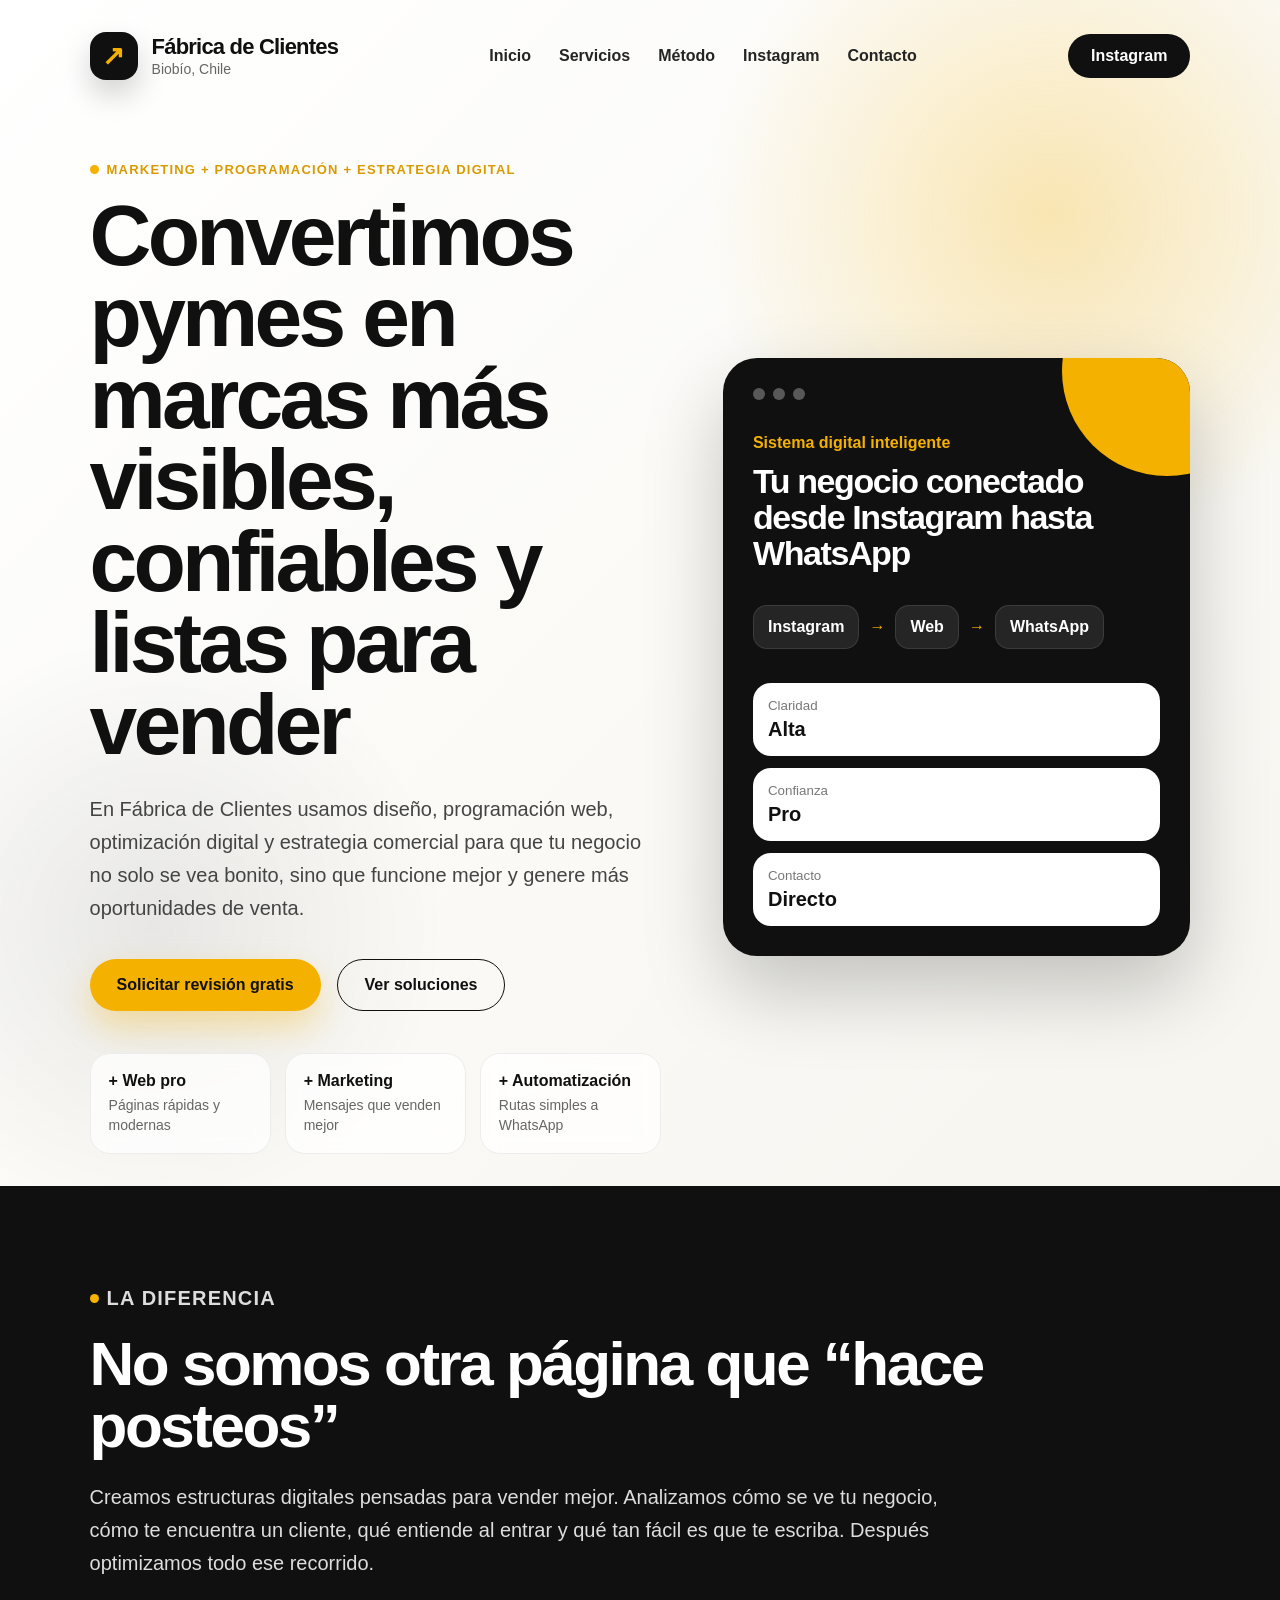
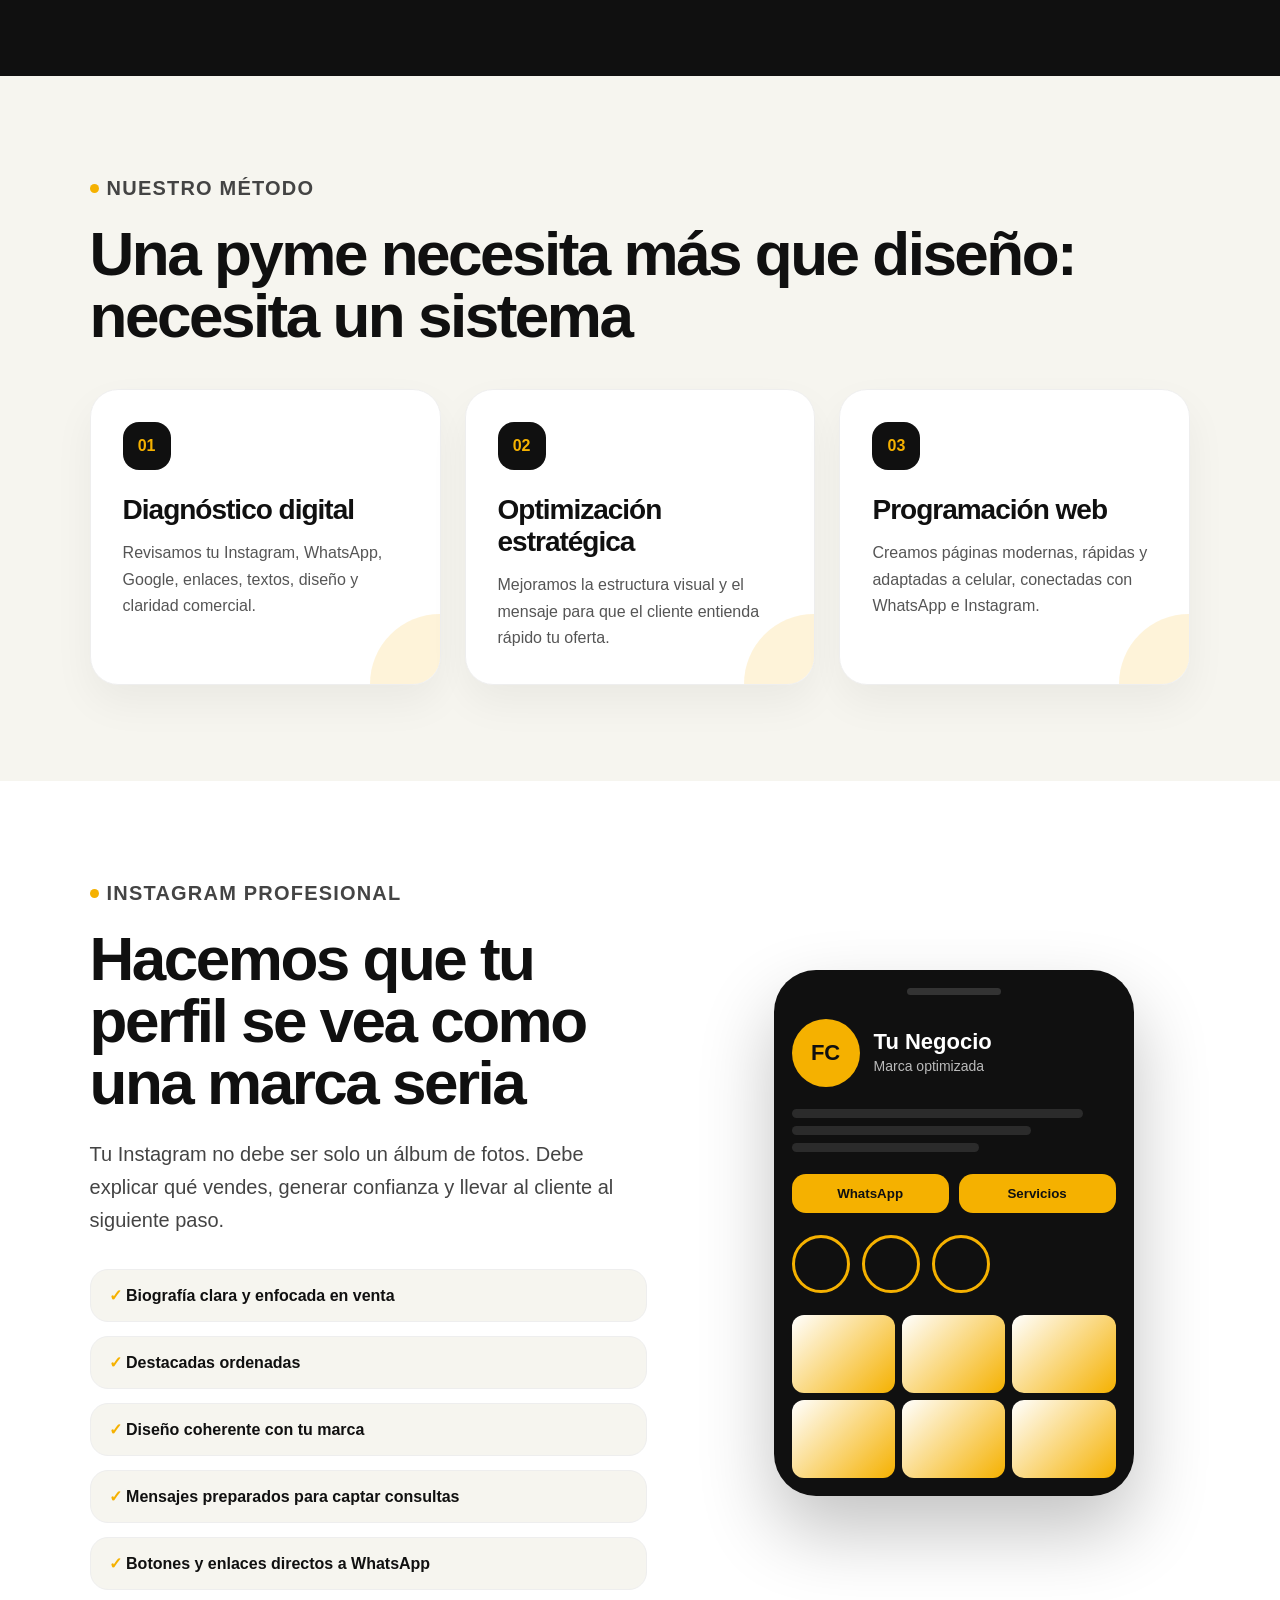
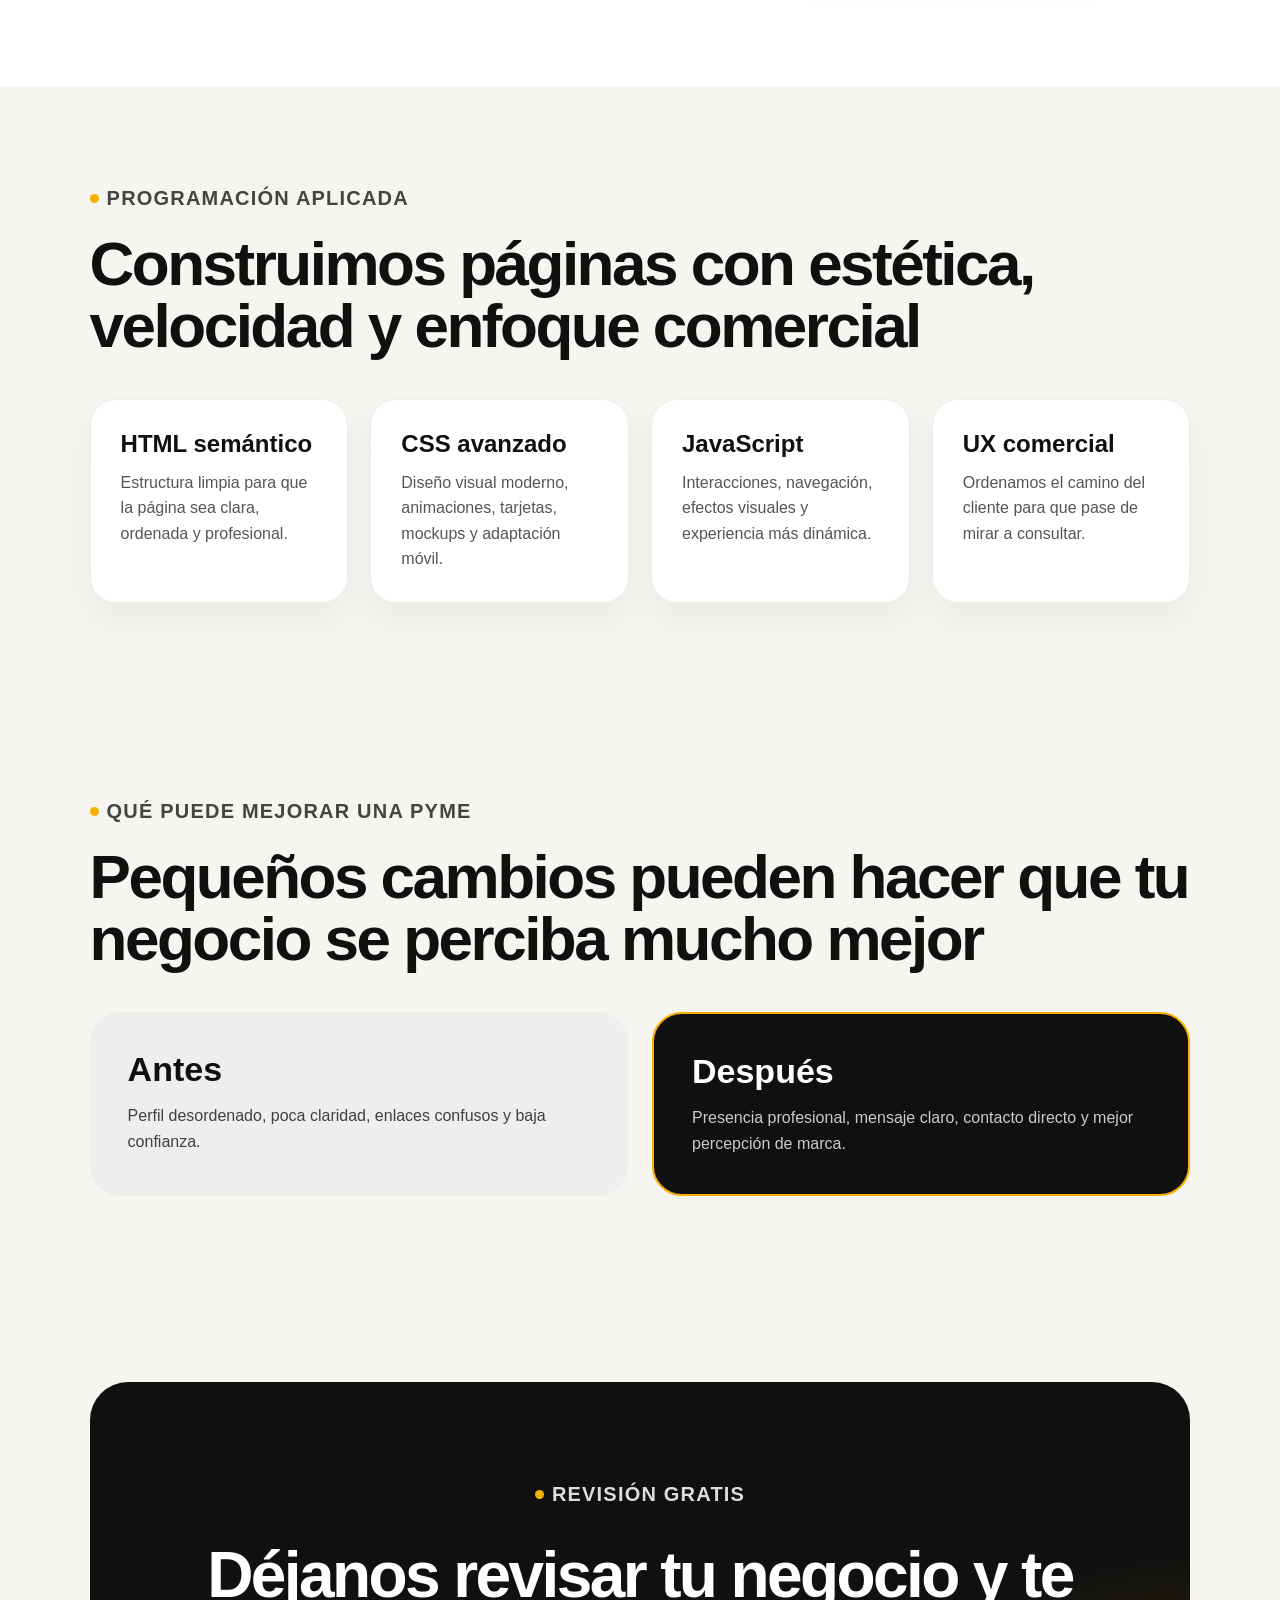
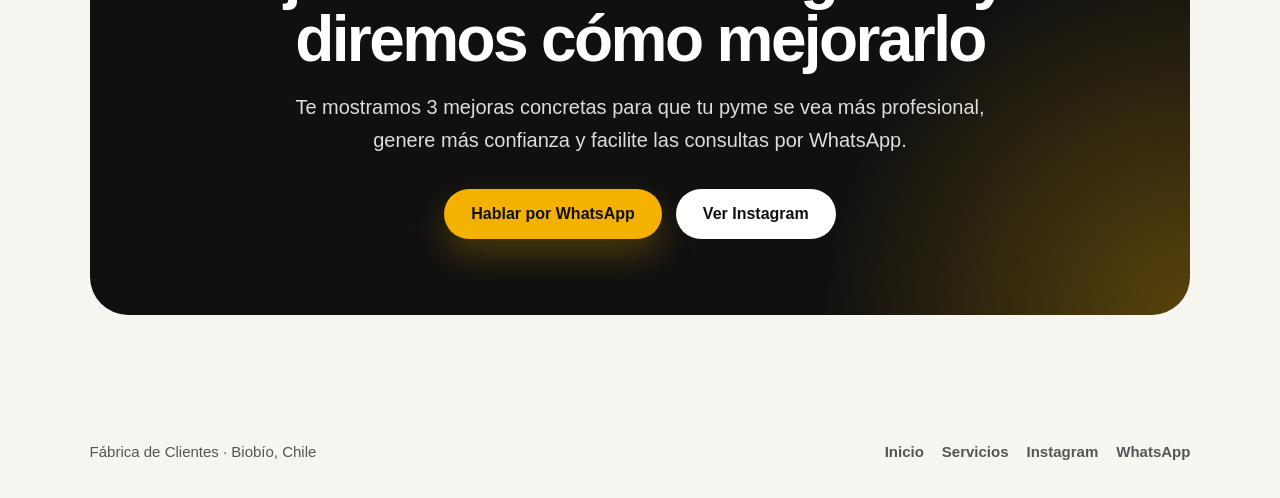
==== index.html @ aa5b1d6c "Add files via upload" ====
<!DOCTYPE html>
<html lang="es">
<head>
    <meta charset="UTF-8">
    <meta name="viewport" content="width=device-width, initial-scale=1.0">
    <title>Fábrica de Clientes | Marketing, programación y presencia digital para pymes</title>
    <link rel="stylesheet" href="style.css">
</head>
<body>

    <div class="cursor-light"></div>

    <header class="hero">

        <nav class="nav">
            <a href="index.html" class="logo">
                <div class="logo-icon">↗</div>
                <div>
                    <h2>Fábrica de Clientes</h2>
                    <span>Biobío, Chile</span>
                </div>
            </a>

            <div class="menu">
                <a href="index.html">Inicio</a>
                <a href="servicios.html">Servicios</a>
                <a href="#metodo">Método</a>
                <a href="#instagram">Instagram</a>
                <a href="#contacto">Contacto</a>
            </div>

            <a class="nav-btn" href="https://www.instagram.com/fabricadeclientes.cl" target="_blank">
                Instagram
            </a>
        </nav>

        <section class="hero-content">
            <div class="hero-text">
                <p class="tag">Marketing + programación + estrategia digital</p>

                <h1>Convertimos pymes en marcas más visibles, confiables y listas para vender</h1>

                <p class="description">
                    En Fábrica de Clientes usamos diseño, programación web, optimización digital y estrategia comercial
                    para que tu negocio no solo se vea bonito, sino que funcione mejor y genere más oportunidades de venta.
                </p>

                <div class="hero-buttons">
                    <a class="btn-primary" href="https://wa.me/56926001268" target="_blank">
                        Solicitar revisión gratis
                    </a>

                    <a class="btn-secondary" href="servicios.html">
                        Ver soluciones
                    </a>
                </div>

                <div class="trust-row">
                    <div>
                        <strong>+ Web pro</strong>
                        <span>Páginas rápidas y modernas</span>
                    </div>

                    <div>
                        <strong>+ Marketing</strong>
                        <span>Mensajes que venden mejor</span>
                    </div>

                    <div>
                        <strong>+ Automatización</strong>
                        <span>Rutas simples a WhatsApp</span>
                    </div>
                </div>
            </div>

            <div class="hero-visual">


                <div class="dashboard-card">
                    <div class="dash-top">
                        <span></span>
                        <span></span>
                        <span></span>
                    </div>

                    <p class="card-label">Sistema digital inteligente</p>
                    <h3>Tu negocio conectado desde Instagram hasta WhatsApp</h3>

                    <div class="flow">
                        <div>Instagram</div>
                        <span>→</span>
                        <div>Web</div>
                        <span>→</span>
                        <div>WhatsApp</div>
                    </div>

                    <div class="metric-box">
                        <div>
                            <small>Claridad</small>
                            <strong>Alta</strong>
                        </div>

                        <div>
                            <small>Confianza</small>
                            <strong>Pro</strong>
                        </div>

                        <div>
                            <small>Contacto</small>
                            <strong>Directo</strong>
                        </div>
                    </div>
                </div>
            </div>
        </section>

    </header>

    <main>

        <section class="section dark-section">
            <p class="tag">La diferencia</p>
            <h2>No somos otra página que “hace posteos”</h2>
            <p>
                Creamos estructuras digitales pensadas para vender mejor. Analizamos cómo se ve tu negocio,
                cómo te encuentra un cliente, qué entiende al entrar y qué tan fácil es que te escriba.
                Después optimizamos todo ese recorrido.
            </p>
        </section>

        <section class="section" id="metodo">
            <p class="tag">Nuestro método</p>
            <h2>Una pyme necesita más que diseño: necesita un sistema</h2>

            <div class="cards">
                <div class="card glow-card">
                    <div class="card-icon">01</div>
                    <h3>Diagnóstico digital</h3>
                    <p>Revisamos tu Instagram, WhatsApp, Google, enlaces, textos, diseño y claridad comercial.</p>
                </div>

                <div class="card glow-card">
                    <div class="card-icon">02</div>
                    <h3>Optimización estratégica</h3>
                    <p>Mejoramos la estructura visual y el mensaje para que el cliente entienda rápido tu oferta.</p>
                </div>

                <div class="card glow-card">
                    <div class="card-icon">03</div>
                    <h3>Programación web</h3>
                    <p>Creamos páginas modernas, rápidas y adaptadas a celular, conectadas con WhatsApp e Instagram.</p>
                </div>
            </div>
        </section>

        <section class="section instagram-section" id="instagram">
            <div class="split">
                <div>
                    <p class="tag">Instagram profesional</p>
                    <h2>Hacemos que tu perfil se vea como una marca seria</h2>
                    <p>
                        Tu Instagram no debe ser solo un álbum de fotos. Debe explicar qué vendes,
                        generar confianza y llevar al cliente al siguiente paso.
                    </p>

                    <ul class="pro-list">
                        <li>Biografía clara y enfocada en venta</li>
                        <li>Destacadas ordenadas</li>
                        <li>Diseño coherente con tu marca</li>
                        <li>Mensajes preparados para captar consultas</li>
                        <li>Botones y enlaces directos a WhatsApp</li>
                    </ul>
                </div>

                <div class="phone-mockup">
                    <div class="phone-header"></div>

                    <div class="profile">
                        <div class="profile-photo">FC</div>

                        <div class="profile-info">
                            <h4>Tu Negocio</h4>
                            <p>Marca optimizada</p>
                        </div>
                    </div>

                    <div class="bio-lines">
                        <span></span>
                        <span></span>
                        <span></span>
                    </div>

                    <div class="ig-buttons">
                        <button>WhatsApp</button>
                        <button>Servicios</button>
                    </div>

                    <div class="stories">
                        <div></div>
                        <div></div>
                        <div></div>
                    </div>

                    <div class="feed-grid">
                        <div></div>
                        <div></div>
                        <div></div>
                        <div></div>
                        <div></div>
                        <div></div>
                    </div>
                </div>
            </div>
        </section>

        <section class="section tech-section">
            <p class="tag">Programación aplicada</p>
            <h2>Construimos páginas con estética, velocidad y enfoque comercial</h2>

            <div class="tech-grid">
                <div class="tech-item">
                    <h3>HTML semántico</h3>
                    <p>Estructura limpia para que la página sea clara, ordenada y profesional.</p>
                </div>

                <div class="tech-item">
                    <h3>CSS avanzado</h3>
                    <p>Diseño visual moderno, animaciones, tarjetas, mockups y adaptación móvil.</p>
                </div>

                <div class="tech-item">
                    <h3>JavaScript</h3>
                    <p>Interacciones, navegación, efectos visuales y experiencia más dinámica.</p>
                </div>

                <div class="tech-item">
                    <h3>UX comercial</h3>
                    <p>Ordenamos el camino del cliente para que pase de mirar a consultar.</p>
                </div>
            </div>
        </section>

        <section class="section">
            <p class="tag">Qué puede mejorar una pyme</p>
            <h2>Pequeños cambios pueden hacer que tu negocio se perciba mucho mejor</h2>

            <div class="comparison">
                <div class="before">
                    <h3>Antes</h3>
                    <p>Perfil desordenado, poca claridad, enlaces confusos y baja confianza.</p>
                </div>

                <div class="after">
                    <h3>Después</h3>
                    <p>Presencia profesional, mensaje claro, contacto directo y mejor percepción de marca.</p>
                </div>
            </div>
        </section>

        <section class="contacto" id="contacto">
            <p class="tag">Revisión gratis</p>
            <h2>Déjanos revisar tu negocio y te diremos cómo mejorarlo</h2>
            <p>
                Te mostramos 3 mejoras concretas para que tu pyme se vea más profesional,
                genere más confianza y facilite las consultas por WhatsApp.
            </p>

            <div class="contact-buttons">
                <a class="btn-whatsapp" href="https://wa.me/56926001268" target="_blank">
                    Hablar por WhatsApp
                </a>

                <a class="btn-light" href="https://www.instagram.com/fabricadeclientes.cl" target="_blank">
                    Ver Instagram
                </a>
            </div>
        </section>

    </main>

    <footer>
        <p>Fábrica de Clientes · Biobío, Chile</p>

        <div>
            <a href="index.html">Inicio</a>
            <a href="servicios.html">Servicios</a>
            <a href="https://www.instagram.com/fabricadeclientes.cl" target="_blank">Instagram</a>
            <a href="https://wa.me/56926001268" target="_blank">WhatsApp</a>
        </div>
    </footer>

    <script src="script.js"></script>
</body>
</html>
---- style.css ----
* {
    margin: 0;
    padding: 0;
    box-sizing: border-box;
}

html {
    scroll-behavior: smooth;
}

body {
    font-family: Arial, Helvetica, sans-serif;
    background: #f6f5ef;
    color: #101010;
    overflow-x: hidden;
}

a {
    text-decoration: none;
    color: inherit;
}

.cursor-light {
    position: fixed;
    width: 380px;
    height: 380px;
    border-radius: 50%;
    background: radial-gradient(circle, rgba(245, 177, 0, 0.16), transparent 65%);
    pointer-events: none;
    z-index: 0;
    transform: translate(-50%, -50%);
}

.hero,
.page-header,
main,
footer {
    position: relative;
    z-index: 1;
}

.hero {
    min-height: 100vh;
    padding: 32px 7%;
    background:
        radial-gradient(circle at 82% 18%, rgba(245, 177, 0, 0.28), transparent 24%),
        radial-gradient(circle at 12% 78%, rgba(0, 0, 0, 0.08), transparent 20%),
        linear-gradient(135deg, #ffffff 0%, #f6f5ef 100%);
}

.nav {
    display: flex;
    align-items: center;
    justify-content: space-between;
    gap: 22px;
    margin-bottom: 80px;
}

.logo {
    display: flex;
    align-items: center;
    gap: 14px;
}

.logo-icon {
    width: 48px;
    height: 48px;
    background: #101010;
    color: #f5b100;
    display: grid;
    place-items: center;
    border-radius: 16px;
    font-size: 27px;
    font-weight: 900;
    box-shadow: 0 14px 30px rgba(0, 0, 0, 0.18);
}

.logo h2 {
    font-size: 22px;
    letter-spacing: -0.8px;
}

.logo span {
    font-size: 14px;
    color: #666666;
}

.menu {
    display: flex;
    align-items: center;
    gap: 28px;
    font-weight: 700;
}

.menu a {
    color: #242424;
    transition: 0.2s;
}

.menu a:hover {
    color: #f5b100;
}

.nav-btn {
    padding: 13px 23px;
    background: #101010;
    color: white;
    border-radius: 999px;
    font-weight: 800;
    transition: 0.2s;
}

.nav-btn:hover {
    background: #f5b100;
    color: #101010;
    transform: translateY(-2px);
}

.hero-content {
    display: grid;
    grid-template-columns: 1.1fr 0.9fr;
    align-items: center;
    gap: 62px;
}

.tag {
    display: inline-flex;
    align-items: center;
    gap: 8px;
    color: #d99a00;
    font-weight: 900;
    margin-bottom: 18px;
    text-transform: uppercase;
    letter-spacing: 1.2px;
    font-size: 13px;
}

.tag::before {
    content: "";
    width: 9px;
    height: 9px;
    background: #f5b100;
    border-radius: 50%;
}

h1 {
    font-size: clamp(46px, 6.7vw, 88px);
    line-height: 0.95;
    letter-spacing: -3.8px;
    max-width: 920px;
}

.description {
    margin-top: 28px;
    font-size: 20px;
    line-height: 1.65;
    color: #444444;
    max-width: 750px;
}

.hero-buttons {
    display: flex;
    gap: 16px;
    flex-wrap: wrap;
    margin-top: 34px;
}

.btn-primary,
.btn-secondary,
.btn-whatsapp,
.btn-light {
    padding: 16px 27px;
    border-radius: 999px;
    font-weight: 900;
    display: inline-flex;
    align-items: center;
    justify-content: center;
    transition: 0.22s;
}

.btn-primary {
    background: #f5b100;
    color: #101010;
    box-shadow: 0 16px 34px rgba(245, 177, 0, 0.32);
}

.btn-primary:hover,
.btn-whatsapp:hover {
    transform: translateY(-3px);
}

.btn-secondary {
    border: 1px solid #101010;
}

.btn-secondary:hover {
    background: #101010;
    color: white;
}

.trust-row {
    display: grid;
    grid-template-columns: repeat(3, 1fr);
    gap: 14px;
    margin-top: 42px;
    max-width: 760px;
}

.trust-row div {
    background: rgba(255, 255, 255, 0.72);
    border: 1px solid #ececec;
    border-radius: 20px;
    padding: 18px;
    backdrop-filter: blur(10px);
}

.trust-row strong {
    display: block;
    margin-bottom: 6px;
    font-size: 16px;
}

.trust-row span {
    color: #666666;
    font-size: 14px;
    line-height: 1.4;
}

.hero-visual {
    position: relative;
    min-height: 520px;
    display: grid;
    place-items: center;
}

.dashboard-card {
    width: min(100%, 470px);
    background: #101010;
    color: white;
    border-radius: 34px;
    padding: 30px;
    box-shadow: 0 34px 80px rgba(0, 0, 0, 0.22);
    position: relative;
    overflow: hidden;
}

.dashboard-card::after {
    content: "";
    position: absolute;
    width: 210px;
    height: 210px;
    background: #f5b100;
    border-radius: 50%;
    top: -92px;
    right: -82px;
}

.dash-top {
    display: flex;
    gap: 8px;
    margin-bottom: 34px;
    position: relative;
    z-index: 2;
}

.dash-top span {
    width: 12px;
    height: 12px;
    background: #ffffff;
    opacity: 0.3;
    border-radius: 50%;
}

.card-label {
    color: #f5b100;
    font-weight: 900;
    margin-bottom: 12px;
    position: relative;
    z-index: 2;
}

.dashboard-card h3 {
    font-size: 34px;
    letter-spacing: -1.4px;
    line-height: 1.05;
    max-width: 340px;
    position: relative;
    z-index: 2;
}

.flow {
    display: flex;
    align-items: center;
    gap: 10px;
    margin: 34px 0;
    flex-wrap: wrap;
    position: relative;
    z-index: 2;
}

.flow div {
    background: rgba(255, 255, 255, 0.09);
    border: 1px solid rgba(255, 255, 255, 0.10);
    padding: 12px 14px;
    border-radius: 14px;
    font-weight: 800;
}

.flow span {
    color: #f5b100;
    font-weight: 900;
}

.metric-box {
    display: grid;
    grid-template-columns: 1fr;
    gap: 12px;
    position: relative;
    z-index: 2;
}

.metric-box div {
    background: #ffffff;
    color: #101010;
    padding: 15px;
    border-radius: 18px;
}

.metric-box small {
    display: block;
    color: #777777;
    margin-bottom: 5px;
}

.metric-box strong {
    font-size: 20px;
}

.section {
    padding: 96px 7%;
}

.section h2 {
    font-size: clamp(34px, 5vw, 62px);
    letter-spacing: -2.5px;
    line-height: 1;
    margin-bottom: 24px;
}

.section > p {
    max-width: 880px;
    font-size: 20px;
    line-height: 1.65;
    color: #444444;
}

.dark-section {
    background: #101010;
    color: white;
}

.dark-section p {
    color: #dddddd;
}

.cards {
    display: grid;
    grid-template-columns: repeat(3, 1fr);
    gap: 24px;
    margin-top: 42px;
}

.card {
    background: white;
    border: 1px solid #eeeeee;
    border-radius: 28px;
    padding: 32px;
    box-shadow: 0 18px 42px rgba(0, 0, 0, 0.05);
    transition: 0.22s;
}

.card:hover {
    transform: translateY(-7px);
}

.glow-card {
    position: relative;
    overflow: hidden;
}

.glow-card::after {
    content: "";
    position: absolute;
    width: 140px;
    height: 140px;
    background: rgba(245, 177, 0, 0.15);
    border-radius: 50%;
    bottom: -70px;
    right: -70px;
}

.card-icon {
    width: 48px;
    height: 48px;
    background: #101010;
    color: #f5b100;
    display: grid;
    place-items: center;
    border-radius: 16px;
    font-weight: 900;
    margin-bottom: 24px;
}

.card h3 {
    font-size: 28px;
    letter-spacing: -1px;
    margin-bottom: 14px;
}

.card p {
    color: #555555;
    line-height: 1.65;
}

.instagram-section {
    background: #ffffff;
}

.split {
    display: grid;
    grid-template-columns: 1fr 0.85fr;
    gap: 70px;
    align-items: center;
}

.split p {
    font-size: 20px;
    line-height: 1.65;
    color: #444444;
    max-width: 700px;
}

.pro-list {
    list-style: none;
    display: grid;
    gap: 14px;
    margin-top: 32px;
}

.pro-list li {
    background: #f6f5ef;
    border: 1px solid #eeeeee;
    padding: 16px 18px;
    border-radius: 18px;
    font-weight: 800;
}

.pro-list li::before {
    content: "✓ ";
    color: #f5b100;
    font-weight: 900;
}

.phone-mockup {
    width: min(100%, 360px);
    margin: 0 auto;
    background: #101010;
    border-radius: 42px;
    padding: 18px;
    box-shadow: 0 35px 75px rgba(0, 0, 0, 0.24);
    color: white;
}

.phone-header {
    width: 94px;
    height: 7px;
    background: #333333;
    border-radius: 999px;
    margin: 0 auto 24px;
}

.profile {
    display: flex;
    gap: 14px;
    align-items: center;
}

.profile-photo {
    width: 68px;
    height: 68px;
    background: #f5b100;
    color: #101010;
    border-radius: 50%;
    display: grid;
    place-items: center;
    font-weight: 900;
    font-size: 22px;
}

.profile-info h4 {
    font-size: 22px;
}

.profile-info p {
    font-size: 14px;
    color: #bbbbbb;
}

.bio-lines {
    display: grid;
    gap: 8px;
    margin: 22px 0;
}

.bio-lines span {
    height: 9px;
    background: #2b2b2b;
    border-radius: 999px;
}

.bio-lines span:nth-child(1) {
    width: 90%;
}

.bio-lines span:nth-child(2) {
    width: 74%;
}

.bio-lines span:nth-child(3) {
    width: 58%;
}

.ig-buttons {
    display: grid;
    grid-template-columns: 1fr 1fr;
    gap: 10px;
}

.ig-buttons button {
    border: none;
    padding: 12px;
    border-radius: 14px;
    background: #f5b100;
    color: #101010;
    font-weight: 900;
}

.stories {
    display: flex;
    gap: 12px;
    margin: 22px 0;
}

.stories div {
    width: 58px;
    height: 58px;
    border: 3px solid #f5b100;
    border-radius: 50%;
}

.feed-grid {
    display: grid;
    grid-template-columns: repeat(3, 1fr);
    gap: 7px;
}

.feed-grid div {
    height: 78px;
    background: linear-gradient(135deg, #ffffff, #f5b100);
    border-radius: 12px;
}

.tech-section {
    background: #f6f5ef;
}

.tech-grid {
    margin-top: 42px;
    display: grid;
    grid-template-columns: repeat(4, 1fr);
    gap: 22px;
}

.tech-item {
    background: #ffffff;
    padding: 30px;
    border-radius: 26px;
    border: 1px solid #eeeeee;
    box-shadow: 0 16px 36px rgba(0, 0, 0, 0.05);
}

.tech-item h3 {
    font-size: 24px;
    margin-bottom: 12px;
}

.tech-item p {
    color: #555555;
    line-height: 1.6;
}

.comparison {
    display: grid;
    grid-template-columns: 1fr 1fr;
    gap: 24px;
    margin-top: 42px;
}

.comparison div {
    padding: 38px;
    border-radius: 30px;
}

.before {
    background: #eeeeee;
}

.after {
    background: #101010;
    color: white;
    border: 2px solid #f5b100;
}

.comparison h3 {
    font-size: 34px;
    margin-bottom: 14px;
}

.comparison p {
    color: inherit;
    opacity: 0.78;
    line-height: 1.6;
}

.contacto {
    margin: 90px 7%;
    padding: 76px;
    border-radius: 38px;
    background:
        radial-gradient(circle at bottom right, rgba(245, 177, 0, 0.32), transparent 30%),
        #101010;
    color: white;
    text-align: center;
}

.contacto h2 {
    font-size: clamp(36px, 5vw, 68px);
    letter-spacing: -2.6px;
    line-height: 1;
}

.contacto p {
    margin: 20px auto 32px;
    max-width: 720px;
    color: #dddddd;
    font-size: 20px;
    line-height: 1.65;
}

.contact-buttons {
    display: flex;
    justify-content: center;
    gap: 14px;
    flex-wrap: wrap;
}

.btn-whatsapp {
    background: #f5b100;
    color: #101010;
    box-shadow: 0 16px 34px rgba(245, 177, 0, 0.25);
}

.btn-light {
    background: #ffffff;
    color: #101010;
}

footer {
    padding: 38px 7%;
    display: flex;
    justify-content: space-between;
    gap: 22px;
    color: #555555;
    font-size: 15px;
}

footer div {
    display: flex;
    gap: 18px;
    flex-wrap: wrap;
}

footer a {
    font-weight: 900;
}

footer a:hover {
    color: #f5b100;
}

.page-header {
    padding: 32px 7% 100px;
    background:
        radial-gradient(circle at 82% 18%, rgba(245, 177, 0, 0.28), transparent 24%),
        linear-gradient(135deg, #ffffff 0%, #f6f5ef 100%);
}

.page-title {
    margin-top: 80px;
    max-width: 1080px;
}

.page-title h1 {
    font-size: clamp(44px, 6.8vw, 86px);
    line-height: 0.95;
    letter-spacing: -3.5px;
}

.page-title p {
    margin-top: 28px;
    font-size: 20px;
    line-height: 1.65;
    color: #444444;
    max-width: 820px;
}

.service-grid {
    display: grid;
    grid-template-columns: repeat(3, 1fr);
    gap: 24px;
    margin-top: 42px;
}

.service-item {
    background: white;
    padding: 34px;
    border-radius: 28px;
    border: 1px solid #eeeeee;
    box-shadow: 0 16px 36px rgba(0, 0, 0, 0.05);
    transition: 0.22s;
}

.service-item:hover {
    transform: translateY(-7px);
}

.service-item span {
    color: #f5b100;
    font-weight: 900;
    font-size: 18px;
}

.service-item h3 {
    font-size: 28px;
    margin: 14px 0;
    letter-spacing: -1px;
}

.service-item p {
    color: #555555;
    line-height: 1.65;
}

.process-pro {
    background: #ffffff;
}

.timeline {
    margin-top: 42px;
    display: grid;
    grid-template-columns: repeat(4, 1fr);
    gap: 18px;
}

.timeline div {
    padding: 28px;
    border-left: 4px solid #f5b100;
    background: #f6f5ef;
    border-radius: 0 24px 24px 0;
}

.timeline span {
    color: #f5b100;
    font-weight: 900;
}

.timeline h3 {
    font-size: 26px;
    margin: 10px 0;
}

.timeline p {
    color: #555555;
    line-height: 1.6;
}

.paquetes {
    background: #101010;
    color: white;
}

.paquetes .card {
    background: #181818;
    color: white;
    border: 1px solid #303030;
}

.paquetes .card p {
    color: #cccccc;
}

.price-card h4 {
    color: #f5b100;
    font-size: 30px;
    margin: 22px 0;
}

.price-card ul {
    list-style: none;
    display: grid;
    gap: 12px;
}

.price-card li {
    color: #e8e8e8;
}

.price-card li::before {
    content: "✓ ";
    color: #f5b100;
    font-weight: 900;
}

.featured {
    border: 1px solid #f5b100 !important;
    transform: translateY(-12px);
}

.second-row {
    grid-template-columns: 1fr;
    margin-top: 24px;
}

.pro-card {
    max-width: 580px;
    margin: 0 auto;
    border: 1px solid #f5b100 !important;
    background:
        radial-gradient(circle at top right, rgba(245, 177, 0, 0.15), transparent 28%),
        #181818 !important;
}

.price-note {
    color: #cfcfcf !important;
    margin-top: 30px;
    font-size: 15px !important;
}

@media (max-width: 980px) {
    .hero-content,
    .split {
        grid-template-columns: 1fr;
    }

    .hero-visual {
        min-height: auto;
    }

    .cards,
    .service-grid,
    .tech-grid,
    .timeline {
        grid-template-columns: 1fr 1fr;
    }

    .menu {
        display: none;
    }
}

@media (max-width: 650px) {
    .hero,
    .page-header {
        padding: 24px 5% 70px;
    }

    .nav {
        margin-bottom: 54px;
    }

    .nav-btn {
        display: none;
    }

    h1,
    .page-title h1 {
        letter-spacing: -2px;
    }

    .trust-row,
    .cards,
    .service-grid,
    .tech-grid,
    .timeline,
    .comparison {
        grid-template-columns: 1fr;
    }

    .section {
        padding: 70px 5%;
    }

    .contacto {
        margin: 60px 5%;
        padding: 52px 24px;
    }

    .featured {
        transform: none;
    }

    footer {
        flex-direction: column;
    }
}
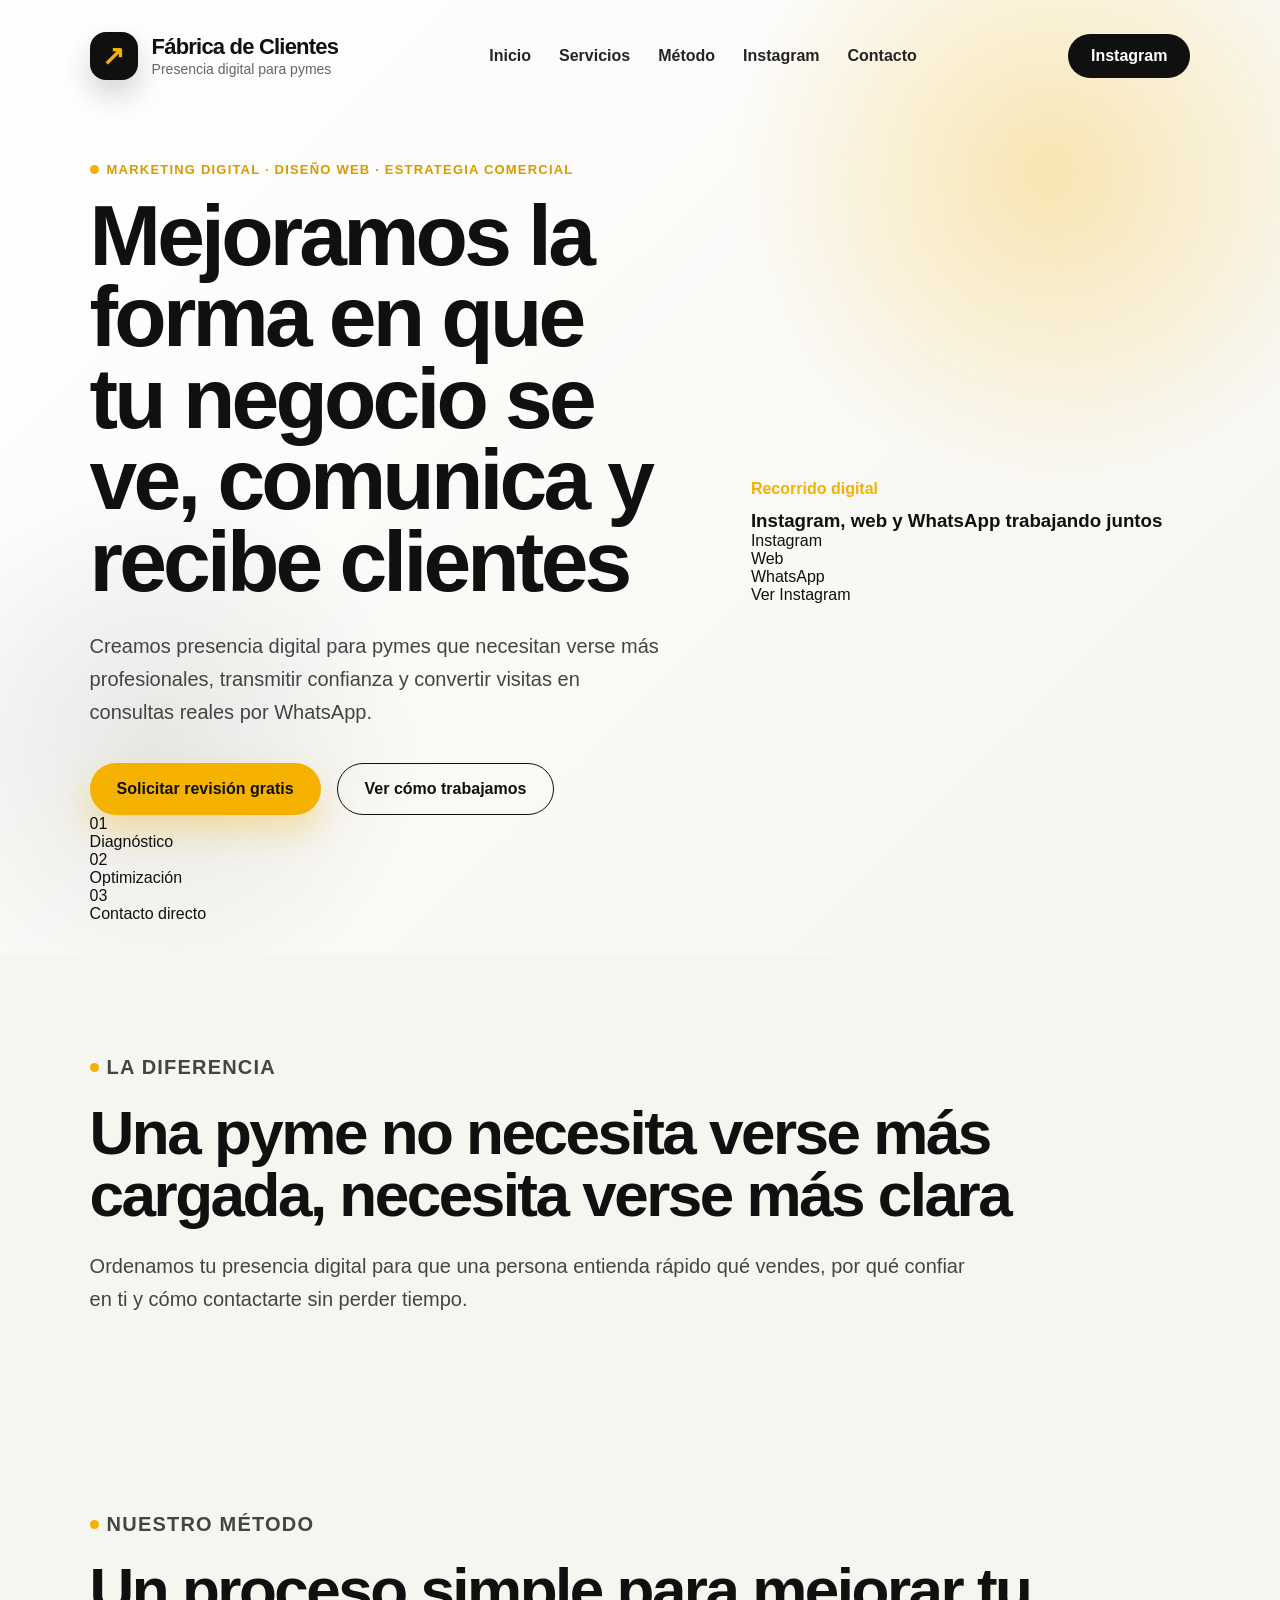
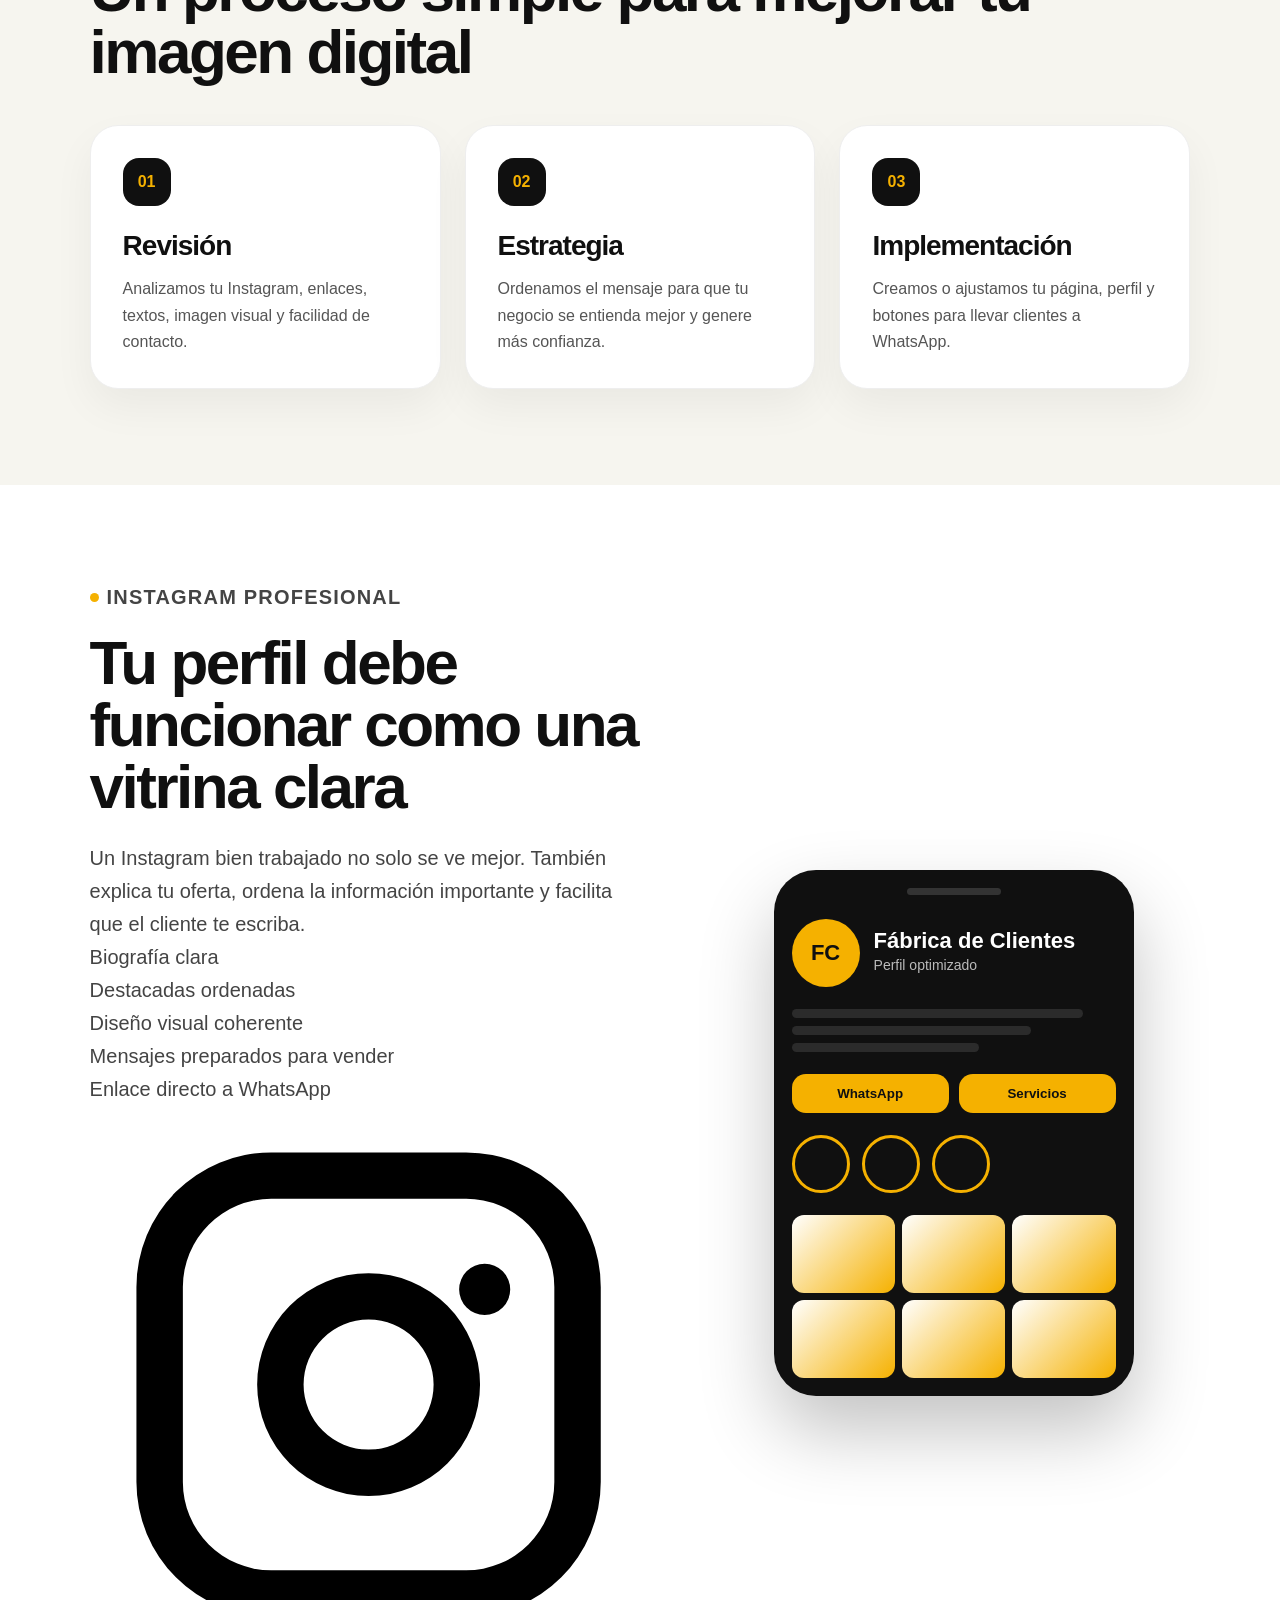
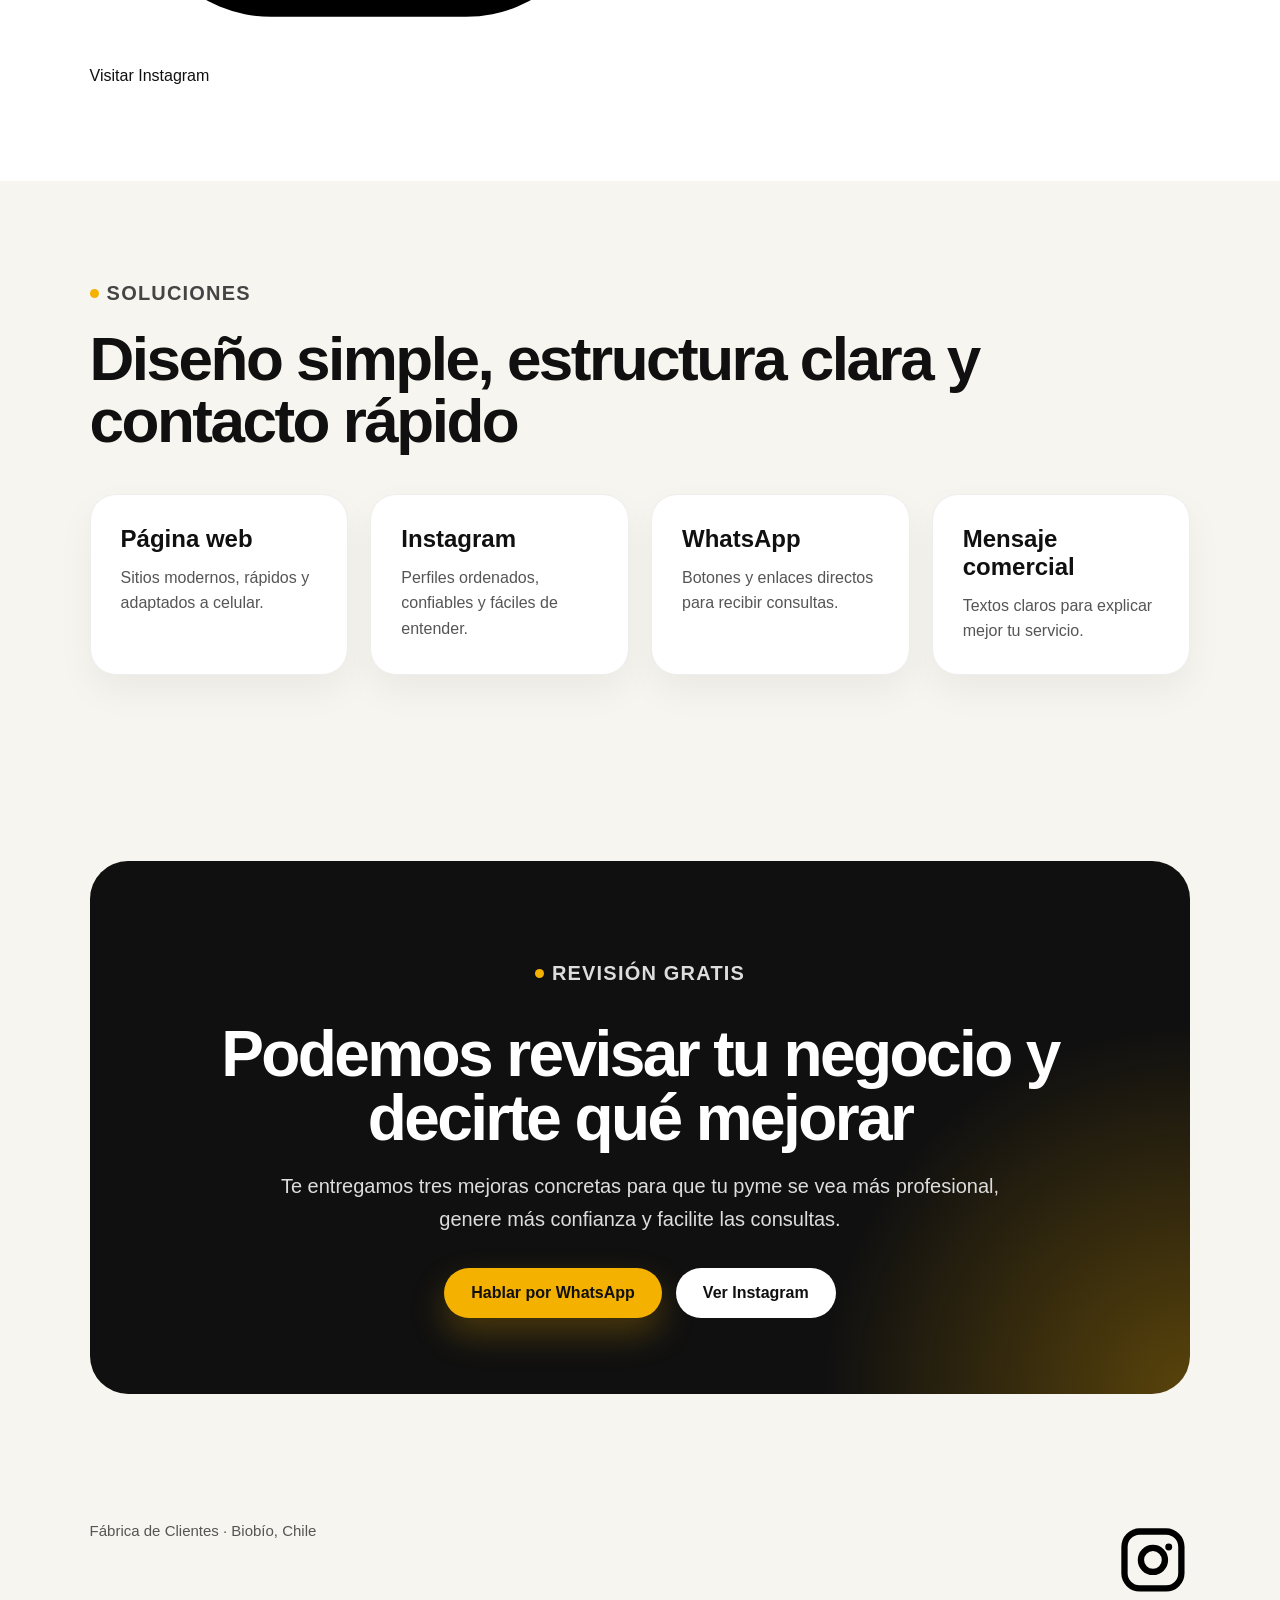
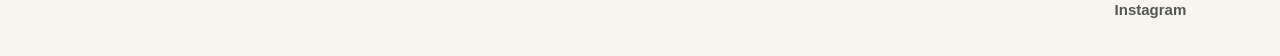
==== commit 3a714f30: "Revise index.html for improved clarity and design Updated the content and structure of the index.htm" ====
--- a/index.html
+++ b/index.html
@@ -3,12 +3,10 @@
 <head>
     <meta charset="UTF-8">
     <meta name="viewport" content="width=device-width, initial-scale=1.0">
-    <title>Fábrica de Clientes | Marketing, programación y presencia digital para pymes</title>
+    <title>Fábrica de Clientes | Marketing y presencia digital para pymes</title>
     <link rel="stylesheet" href="style.css">
 </head>
 <body>
-
-    <div class="cursor-light"></div>
 
     <header class="hero">
 
@@ -17,32 +15,32 @@
                 <div class="logo-icon">↗</div>
                 <div>
                     <h2>Fábrica de Clientes</h2>
-                    <span>Biobío, Chile</span>
+                    <span>Presencia digital para pymes</span>
                 </div>
             </a>
 
-            <div class="menu">
-                <a href="index.html">Inicio</a>
-                <a href="servicios.html">Servicios</a>
-                <a href="#metodo">Método</a>
-                <a href="#instagram">Instagram</a>
-                <a href="#contacto">Contacto</a>
-            </div>
+<div class="menu">
+    <a href="index.html">Inicio</a>
+    <a href="servicios.html">Servicios</a>
+    <a href="#metodo">Método</a>
+    <a href="#instagram">Instagram</a>
+    <a href="#contacto">Contacto</a>
+</div>
 
             <a class="nav-btn" href="https://www.instagram.com/fabricadeclientes.cl" target="_blank">
                 Instagram
             </a>
         </nav>
 
-        <section class="hero-content">
+        <section class="hero-content minimal-hero">
             <div class="hero-text">
-                <p class="tag">Marketing + programación + estrategia digital</p>
-
-                <h1>Convertimos pymes en marcas más visibles, confiables y listas para vender</h1>
+                <p class="tag">Marketing digital · Diseño web · Estrategia comercial</p>
+
+                <h1>Mejoramos la forma en que tu negocio se ve, comunica y recibe clientes</h1>
 
                 <p class="description">
-                    En Fábrica de Clientes usamos diseño, programación web, optimización digital y estrategia comercial
-                    para que tu negocio no solo se vea bonito, sino que funcione mejor y genere más oportunidades de venta.
+                    Creamos presencia digital para pymes que necesitan verse más profesionales,
+                    transmitir confianza y convertir visitas en consultas reales por WhatsApp.
                 </p>
 
                 <div class="hero-buttons">
@@ -50,66 +48,57 @@
                         Solicitar revisión gratis
                     </a>
 
-                    <a class="btn-secondary" href="servicios.html">
-                        Ver soluciones
-                    </a>
-                </div>
-
-                <div class="trust-row">
+                    <a class="btn-secondary" href="#metodo">
+                        Ver cómo trabajamos
+                    </a>
+                </div>
+
+                <div class="mini-stats">
                     <div>
-                        <strong>+ Web pro</strong>
-                        <span>Páginas rápidas y modernas</span>
+                        <span>01</span>
+                        <p>Diagnóstico</p>
                     </div>
 
                     <div>
-                        <strong>+ Marketing</strong>
-                        <span>Mensajes que venden mejor</span>
+                        <span>02</span>
+                        <p>Optimización</p>
                     </div>
 
                     <div>
-                        <strong>+ Automatización</strong>
-                        <span>Rutas simples a WhatsApp</span>
+                        <span>03</span>
+                        <p>Contacto directo</p>
                     </div>
                 </div>
             </div>
 
             <div class="hero-visual">
-
-
-                <div class="dashboard-card">
-                    <div class="dash-top">
-                        <span></span>
-                        <span></span>
-                        <span></span>
-                    </div>
-
-                    <p class="card-label">Sistema digital inteligente</p>
-                    <h3>Tu negocio conectado desde Instagram hasta WhatsApp</h3>
-
-                    <div class="flow">
-                        <div>Instagram</div>
-                        <span>→</span>
-                        <div>Web</div>
-                        <span>→</span>
-                        <div>WhatsApp</div>
-                    </div>
-
-                    <div class="metric-box">
+                <div class="minimal-card">
+                    <div class="card-line"></div>
+
+                    <p class="card-label">Recorrido digital</p>
+
+                    <h3>Instagram, web y WhatsApp trabajando juntos</h3>
+
+                    <div class="simple-flow">
                         <div>
-                            <small>Claridad</small>
-                            <strong>Alta</strong>
+                            <span></span>
+                            <p>Instagram</p>
                         </div>
 
                         <div>
-                            <small>Confianza</small>
-                            <strong>Pro</strong>
+                            <span></span>
+                            <p>Web</p>
                         </div>
 
                         <div>
-                            <small>Contacto</small>
-                            <strong>Directo</strong>
-                        </div>
-                    </div>
+                            <span></span>
+                            <p>WhatsApp</p>
+                        </div>
+                    </div>
+
+                    <a href="https://www.instagram.com/fabricadeclientes.cl" target="_blank" class="ig-card-link">
+                        Ver Instagram
+                    </a>
                 </div>
             </div>
         </section>
@@ -118,37 +107,39 @@
 
     <main>
 
-        <section class="section dark-section">
+        <section class="section intro-section">
             <p class="tag">La diferencia</p>
-            <h2>No somos otra página que “hace posteos”</h2>
+
+            <h2>Una pyme no necesita verse más cargada, necesita verse más clara</h2>
+
             <p>
-                Creamos estructuras digitales pensadas para vender mejor. Analizamos cómo se ve tu negocio,
-                cómo te encuentra un cliente, qué entiende al entrar y qué tan fácil es que te escriba.
-                Después optimizamos todo ese recorrido.
+                Ordenamos tu presencia digital para que una persona entienda rápido qué vendes,
+                por qué confiar en ti y cómo contactarte sin perder tiempo.
             </p>
         </section>
 
         <section class="section" id="metodo">
             <p class="tag">Nuestro método</p>
-            <h2>Una pyme necesita más que diseño: necesita un sistema</h2>
-
-            <div class="cards">
-                <div class="card glow-card">
+
+            <h2>Un proceso simple para mejorar tu imagen digital</h2>
+
+            <div class="cards clean-cards">
+                <div class="card">
                     <div class="card-icon">01</div>
-                    <h3>Diagnóstico digital</h3>
-                    <p>Revisamos tu Instagram, WhatsApp, Google, enlaces, textos, diseño y claridad comercial.</p>
-                </div>
-
-                <div class="card glow-card">
+                    <h3>Revisión</h3>
+                    <p>Analizamos tu Instagram, enlaces, textos, imagen visual y facilidad de contacto.</p>
+                </div>
+
+                <div class="card">
                     <div class="card-icon">02</div>
-                    <h3>Optimización estratégica</h3>
-                    <p>Mejoramos la estructura visual y el mensaje para que el cliente entienda rápido tu oferta.</p>
-                </div>
-
-                <div class="card glow-card">
+                    <h3>Estrategia</h3>
+                    <p>Ordenamos el mensaje para que tu negocio se entienda mejor y genere más confianza.</p>
+                </div>
+
+                <div class="card">
                     <div class="card-icon">03</div>
-                    <h3>Programación web</h3>
-                    <p>Creamos páginas modernas, rápidas y adaptadas a celular, conectadas con WhatsApp e Instagram.</p>
+                    <h3>Implementación</h3>
+                    <p>Creamos o ajustamos tu página, perfil y botones para llevar clientes a WhatsApp.</p>
                 </div>
             </div>
         </section>
@@ -157,30 +148,41 @@
             <div class="split">
                 <div>
                     <p class="tag">Instagram profesional</p>
-                    <h2>Hacemos que tu perfil se vea como una marca seria</h2>
+
+                    <h2>Tu perfil debe funcionar como una vitrina clara</h2>
+
                     <p>
-                        Tu Instagram no debe ser solo un álbum de fotos. Debe explicar qué vendes,
-                        generar confianza y llevar al cliente al siguiente paso.
+                        Un Instagram bien trabajado no solo se ve mejor. También explica tu oferta,
+                        ordena la información importante y facilita que el cliente te escriba.
                     </p>
 
-                    <ul class="pro-list">
-                        <li>Biografía clara y enfocada en venta</li>
-                        <li>Destacadas ordenadas</li>
-                        <li>Diseño coherente con tu marca</li>
-                        <li>Mensajes preparados para captar consultas</li>
-                        <li>Botones y enlaces directos a WhatsApp</li>
-                    </ul>
-                </div>
-
-                <div class="phone-mockup">
+                    <div class="minimal-list">
+                        <p>Biografía clara</p>
+                        <p>Destacadas ordenadas</p>
+                        <p>Diseño visual coherente</p>
+                        <p>Mensajes preparados para vender</p>
+                        <p>Enlace directo a WhatsApp</p>
+                    </div>
+
+                    <a href="https://www.instagram.com/fabricadeclientes.cl" target="_blank" class="simple-instagram">
+                        <span>
+                            <svg viewBox="0 0 24 24">
+                                <path d="M7.8 2h8.4A5.8 5.8 0 0 1 22 7.8v8.4A5.8 5.8 0 0 1 16.2 22H7.8A5.8 5.8 0 0 1 2 16.2V7.8A5.8 5.8 0 0 1 7.8 2zm0 2A3.8 3.8 0 0 0 4 7.8v8.4A3.8 3.8 0 0 0 7.8 20h8.4a3.8 3.8 0 0 0 3.8-3.8V7.8A3.8 3.8 0 0 0 16.2 4H7.8zm4.2 3.2A4.8 4.8 0 1 1 7.2 12 4.8 4.8 0 0 1 12 7.2zm0 2A2.8 2.8 0 1 0 14.8 12 2.8 2.8 0 0 0 12 9.2zm5-2.4a1.1 1.1 0 1 1-1.1 1.1A1.1 1.1 0 0 1 17 6.8z"/>
+                            </svg>
+                        </span>
+                        Visitar Instagram
+                    </a>
+                </div>
+
+                <div class="phone-mockup clean-phone">
                     <div class="phone-header"></div>
 
                     <div class="profile">
                         <div class="profile-photo">FC</div>
 
                         <div class="profile-info">
-                            <h4>Tu Negocio</h4>
-                            <p>Marca optimizada</p>
+                            <h4>Fábrica de Clientes</h4>
+                            <p>Perfil optimizado</p>
                         </div>
                     </div>
 
@@ -213,56 +215,42 @@
             </div>
         </section>
 
-        <section class="section tech-section">
-            <p class="tag">Programación aplicada</p>
-            <h2>Construimos páginas con estética, velocidad y enfoque comercial</h2>
+        <section class="section services-section">
+            <p class="tag">Soluciones</p>
+
+            <h2>Diseño simple, estructura clara y contacto rápido</h2>
 
             <div class="tech-grid">
                 <div class="tech-item">
-                    <h3>HTML semántico</h3>
-                    <p>Estructura limpia para que la página sea clara, ordenada y profesional.</p>
-                </div>
-
-                <div class="tech-item">
-                    <h3>CSS avanzado</h3>
-                    <p>Diseño visual moderno, animaciones, tarjetas, mockups y adaptación móvil.</p>
-                </div>
-
-                <div class="tech-item">
-                    <h3>JavaScript</h3>
-                    <p>Interacciones, navegación, efectos visuales y experiencia más dinámica.</p>
-                </div>
-
-                <div class="tech-item">
-                    <h3>UX comercial</h3>
-                    <p>Ordenamos el camino del cliente para que pase de mirar a consultar.</p>
-                </div>
-            </div>
-        </section>
-
-        <section class="section">
-            <p class="tag">Qué puede mejorar una pyme</p>
-            <h2>Pequeños cambios pueden hacer que tu negocio se perciba mucho mejor</h2>
-
-            <div class="comparison">
-                <div class="before">
-                    <h3>Antes</h3>
-                    <p>Perfil desordenado, poca claridad, enlaces confusos y baja confianza.</p>
-                </div>
-
-                <div class="after">
-                    <h3>Después</h3>
-                    <p>Presencia profesional, mensaje claro, contacto directo y mejor percepción de marca.</p>
+                    <h3>Página web</h3>
+                    <p>Sitios modernos, rápidos y adaptados a celular.</p>
+                </div>
+
+                <div class="tech-item">
+                    <h3>Instagram</h3>
+                    <p>Perfiles ordenados, confiables y fáciles de entender.</p>
+                </div>
+
+                <div class="tech-item">
+                    <h3>WhatsApp</h3>
+                    <p>Botones y enlaces directos para recibir consultas.</p>
+                </div>
+
+                <div class="tech-item">
+                    <h3>Mensaje comercial</h3>
+                    <p>Textos claros para explicar mejor tu servicio.</p>
                 </div>
             </div>
         </section>
 
         <section class="contacto" id="contacto">
             <p class="tag">Revisión gratis</p>
-            <h2>Déjanos revisar tu negocio y te diremos cómo mejorarlo</h2>
+
+            <h2>Podemos revisar tu negocio y decirte qué mejorar</h2>
+
             <p>
-                Te mostramos 3 mejoras concretas para que tu pyme se vea más profesional,
-                genere más confianza y facilite las consultas por WhatsApp.
+                Te entregamos tres mejoras concretas para que tu pyme se vea más profesional,
+                genere más confianza y facilite las consultas.
             </p>
 
             <div class="contact-buttons">
@@ -281,14 +269,16 @@
     <footer>
         <p>Fábrica de Clientes · Biobío, Chile</p>
 
-        <div>
-            <a href="index.html">Inicio</a>
-            <a href="servicios.html">Servicios</a>
-            <a href="https://www.instagram.com/fabricadeclientes.cl" target="_blank">Instagram</a>
-            <a href="https://wa.me/56926001268" target="_blank">WhatsApp</a>
+        <div class="footer-redes">
+            <a href="https://www.instagram.com/fabricadeclientes.cl" target="_blank" class="footer-ig">
+                <svg viewBox="0 0 24 24">
+                    <path d="M7.8 2h8.4A5.8 5.8 0 0 1 22 7.8v8.4A5.8 5.8 0 0 1 16.2 22H7.8A5.8 5.8 0 0 1 2 16.2V7.8A5.8 5.8 0 0 1 7.8 2zm0 2A3.8 3.8 0 0 0 4 7.8v8.4A3.8 3.8 0 0 0 7.8 20h8.4a3.8 3.8 0 0 0 3.8-3.8V7.8A3.8 3.8 0 0 0 16.2 4H7.8zm4.2 3.2A4.8 4.8 0 1 1 7.2 12 4.8 4.8 0 0 1 12 7.2zm0 2A2.8 2.8 0 1 0 14.8 12 2.8 2.8 0 0 0 12 9.2zm5-2.4a1.1 1.1 0 1 1-1.1 1.1A1.1 1.1 0 0 1 17 6.8z"/>
+                </svg>
+                Instagram
+            </a>
         </div>
     </footer>
 
     <script src="script.js"></script>
 </body>
-</html>+</html>
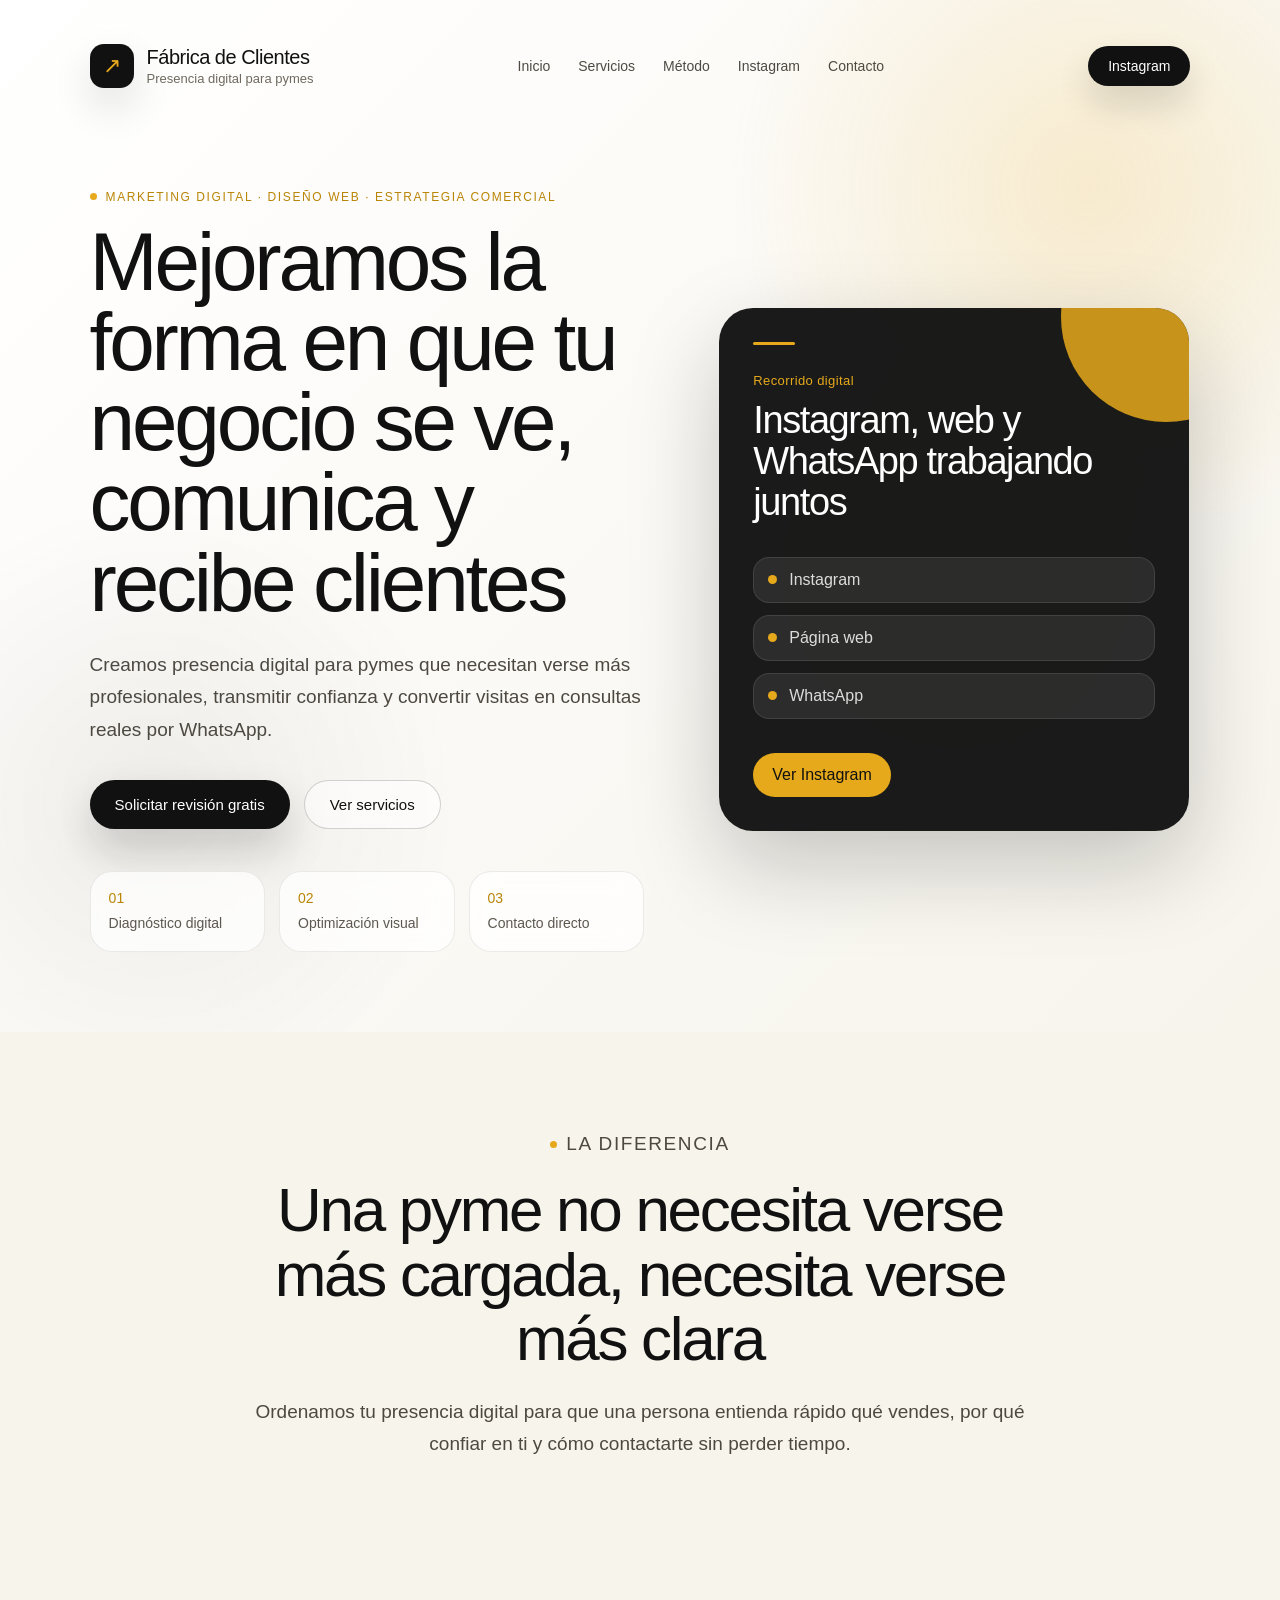
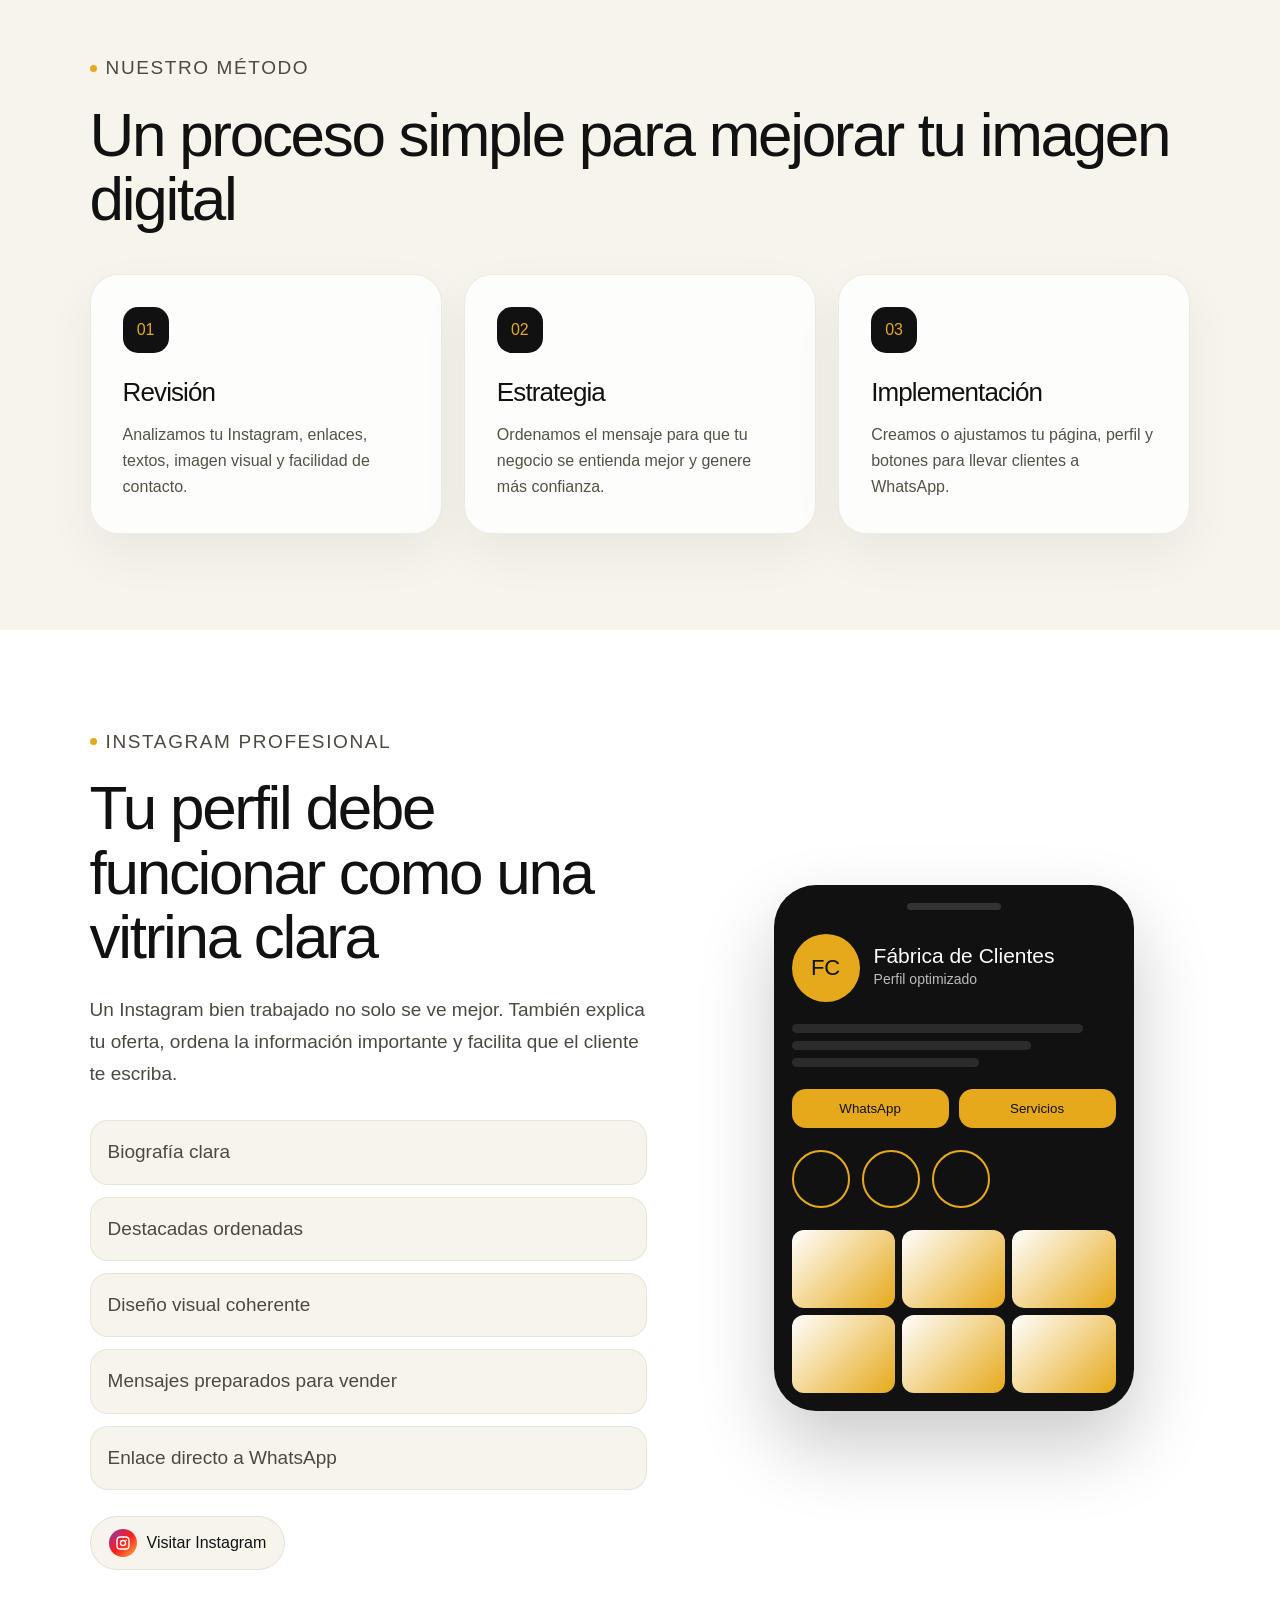
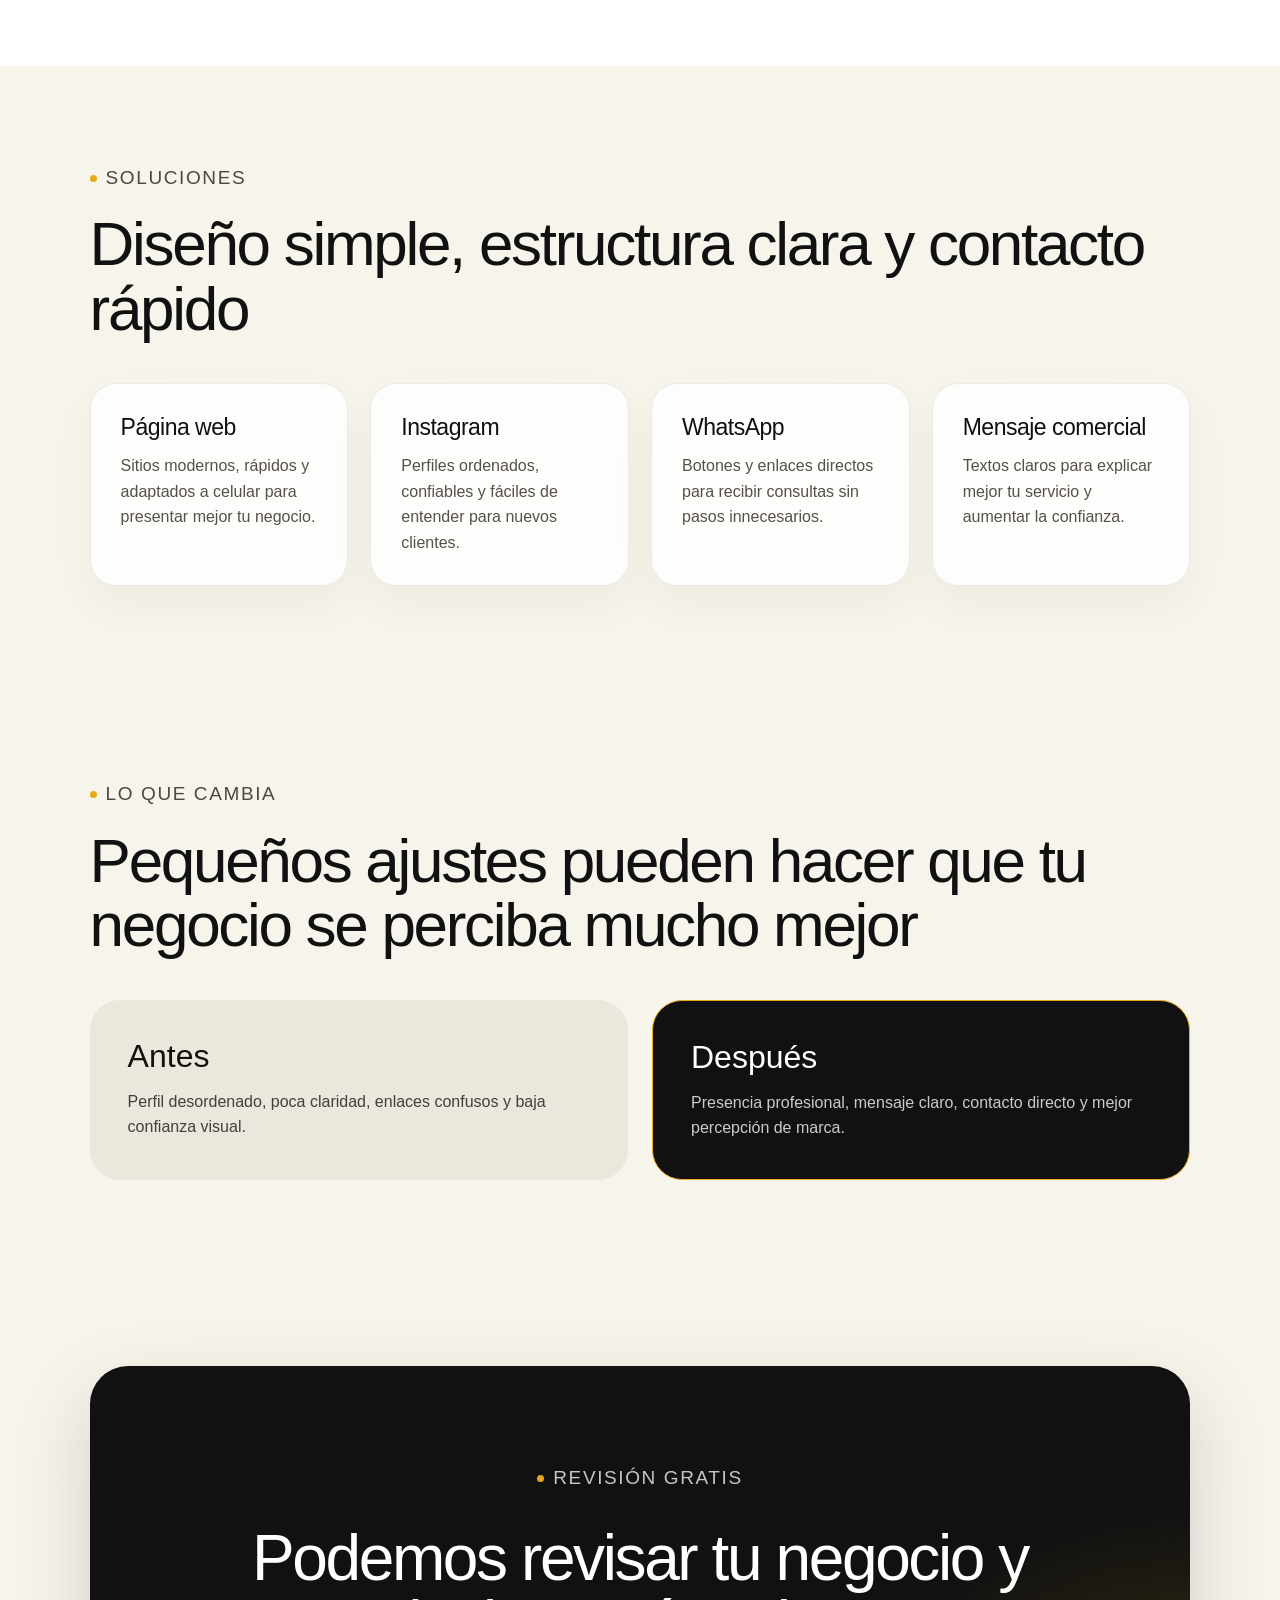
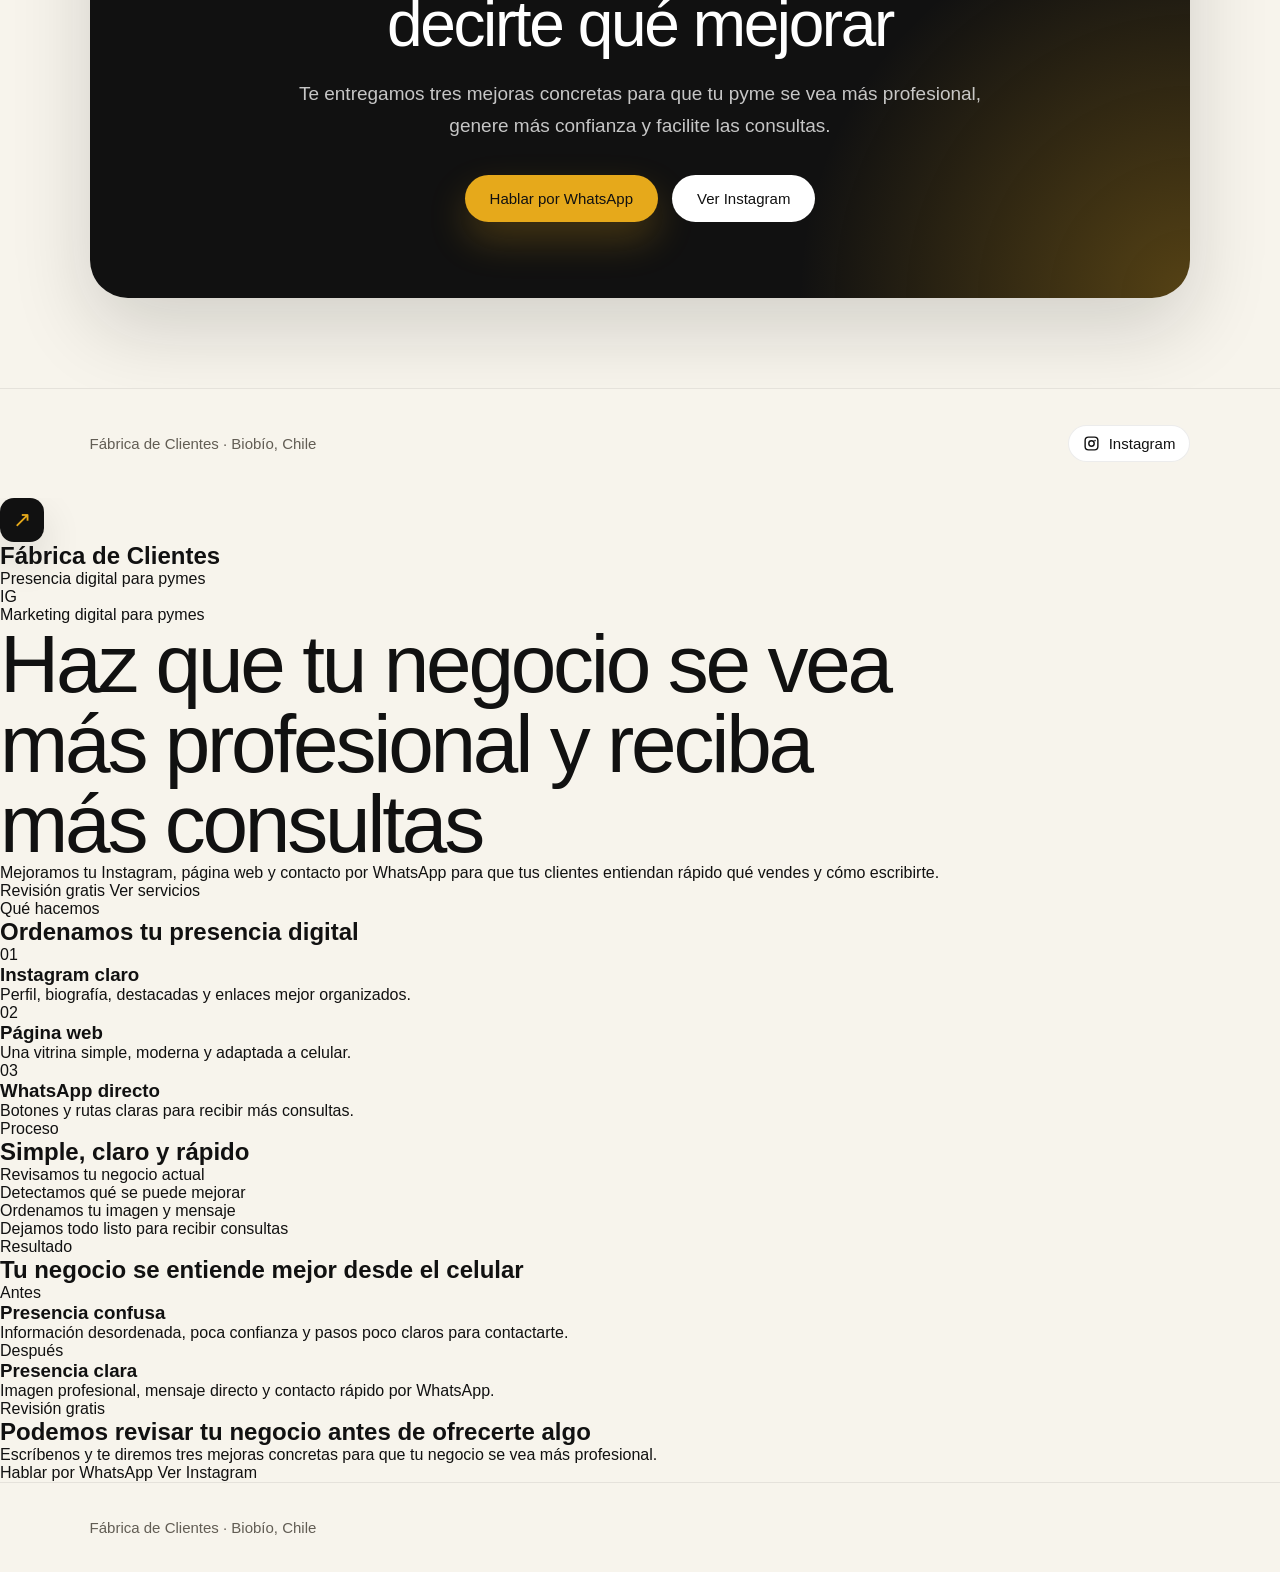
==== commit 564e121a: "Revamp index.html for better layout and mobile support The HTML structure has been significantly upd" ====
--- a/index.html
+++ b/index.html
@@ -8,276 +8,493 @@
 </head>
 <body>
 
-    <header class="hero">
-
-        <nav class="nav">
-            <a href="index.html" class="logo">
-                <div class="logo-icon">↗</div>
-                <div>
-                    <h2>Fábrica de Clientes</h2>
-                    <span>Presencia digital para pymes</span>
-                </div>
-            </a>
-
-<div class="menu">
-    <a href="index.html">Inicio</a>
-    <a href="servicios.html">Servicios</a>
-    <a href="#metodo">Método</a>
-    <a href="#instagram">Instagram</a>
-    <a href="#contacto">Contacto</a>
-</div>
-
-            <a class="nav-btn" href="https://www.instagram.com/fabricadeclientes.cl" target="_blank">
-                Instagram
-            </a>
-        </nav>
-
-        <section class="hero-content minimal-hero">
-            <div class="hero-text">
-                <p class="tag">Marketing digital · Diseño web · Estrategia comercial</p>
-
-                <h1>Mejoramos la forma en que tu negocio se ve, comunica y recibe clientes</h1>
-
-                <p class="description">
-                    Creamos presencia digital para pymes que necesitan verse más profesionales,
-                    transmitir confianza y convertir visitas en consultas reales por WhatsApp.
+    <div class="version-pc">
+
+        <header class="hero">
+
+            <nav class="nav">
+                <a href="index.html" class="logo">
+                    <div class="logo-icon">↗</div>
+
+                    <div>
+                        <h2>Fábrica de Clientes</h2>
+                        <span>Presencia digital para pymes</span>
+                    </div>
+                </a>
+
+                <div class="menu">
+                    <a href="index.html">Inicio</a>
+                    <a href="servicios.html">Servicios</a>
+                    <a href="#metodo">Método</a>
+                    <a href="#instagram">Instagram</a>
+                    <a href="#contacto">Contacto</a>
+                </div>
+
+                <a class="nav-btn" href="https://www.instagram.com/fabricadeclientes.cl" target="_blank">
+                    Instagram
+                </a>
+            </nav>
+
+            <section class="hero-content minimal-hero">
+
+                <div class="hero-text">
+                    <p class="tag">Marketing digital · Diseño web · Estrategia comercial</p>
+
+                    <h1>Mejoramos la forma en que tu negocio se ve, comunica y recibe clientes</h1>
+
+                    <p class="description">
+                        Creamos presencia digital para pymes que necesitan verse más profesionales,
+                        transmitir confianza y convertir visitas en consultas reales por WhatsApp.
+                    </p>
+
+                    <div class="hero-buttons">
+                        <a class="btn-primary" href="https://wa.me/56926001268" target="_blank">
+                            Solicitar revisión gratis
+                        </a>
+
+                        <a class="btn-secondary" href="servicios.html">
+                            Ver servicios
+                        </a>
+                    </div>
+
+                    <div class="mini-stats">
+                        <div>
+                            <span>01</span>
+                            <p>Diagnóstico digital</p>
+                        </div>
+
+                        <div>
+                            <span>02</span>
+                            <p>Optimización visual</p>
+                        </div>
+
+                        <div>
+                            <span>03</span>
+                            <p>Contacto directo</p>
+                        </div>
+                    </div>
+                </div>
+
+                <div class="hero-visual">
+                    <div class="minimal-card">
+                        <div class="card-line"></div>
+
+                        <p class="card-label">Recorrido digital</p>
+
+                        <h3>Instagram, web y WhatsApp trabajando juntos</h3>
+
+                        <div class="simple-flow">
+                            <div>
+                                <span></span>
+                                <p>Instagram</p>
+                            </div>
+
+                            <div>
+                                <span></span>
+                                <p>Página web</p>
+                            </div>
+
+                            <div>
+                                <span></span>
+                                <p>WhatsApp</p>
+                            </div>
+                        </div>
+
+                        <a href="https://www.instagram.com/fabricadeclientes.cl" target="_blank" class="ig-card-link">
+                            Ver Instagram
+                        </a>
+                    </div>
+                </div>
+
+            </section>
+
+        </header>
+
+        <main>
+
+            <section class="section intro-section">
+                <p class="tag">La diferencia</p>
+
+                <h2>Una pyme no necesita verse más cargada, necesita verse más clara</h2>
+
+                <p>
+                    Ordenamos tu presencia digital para que una persona entienda rápido qué vendes,
+                    por qué confiar en ti y cómo contactarte sin perder tiempo.
                 </p>
-
-                <div class="hero-buttons">
-                    <a class="btn-primary" href="https://wa.me/56926001268" target="_blank">
-                        Solicitar revisión gratis
+            </section>
+
+            <section class="section" id="metodo">
+                <p class="tag">Nuestro método</p>
+
+                <h2>Un proceso simple para mejorar tu imagen digital</h2>
+
+                <div class="cards clean-cards">
+
+                    <div class="card">
+                        <div class="card-icon">01</div>
+
+                        <h3>Revisión</h3>
+
+                        <p>
+                            Analizamos tu Instagram, enlaces, textos, imagen visual y facilidad de contacto.
+                        </p>
+                    </div>
+
+                    <div class="card">
+                        <div class="card-icon">02</div>
+
+                        <h3>Estrategia</h3>
+
+                        <p>
+                            Ordenamos el mensaje para que tu negocio se entienda mejor y genere más confianza.
+                        </p>
+                    </div>
+
+                    <div class="card">
+                        <div class="card-icon">03</div>
+
+                        <h3>Implementación</h3>
+
+                        <p>
+                            Creamos o ajustamos tu página, perfil y botones para llevar clientes a WhatsApp.
+                        </p>
+                    </div>
+
+                </div>
+            </section>
+
+            <section class="section instagram-section" id="instagram">
+                <div class="split">
+
+                    <div>
+                        <p class="tag">Instagram profesional</p>
+
+                        <h2>Tu perfil debe funcionar como una vitrina clara</h2>
+
+                        <p>
+                            Un Instagram bien trabajado no solo se ve mejor. También explica tu oferta,
+                            ordena la información importante y facilita que el cliente te escriba.
+                        </p>
+
+                        <div class="minimal-list">
+                            <p>Biografía clara</p>
+                            <p>Destacadas ordenadas</p>
+                            <p>Diseño visual coherente</p>
+                            <p>Mensajes preparados para vender</p>
+                            <p>Enlace directo a WhatsApp</p>
+                        </div>
+
+                        <a href="https://www.instagram.com/fabricadeclientes.cl" target="_blank" class="simple-instagram">
+                            <span>
+                                <svg viewBox="0 0 24 24">
+                                    <path d="M7.8 2h8.4A5.8 5.8 0 0 1 22 7.8v8.4A5.8 5.8 0 0 1 16.2 22H7.8A5.8 5.8 0 0 1 2 16.2V7.8A5.8 5.8 0 0 1 7.8 2zm0 2A3.8 3.8 0 0 0 4 7.8v8.4A3.8 3.8 0 0 0 7.8 20h8.4a3.8 3.8 0 0 0 3.8-3.8V7.8A3.8 3.8 0 0 0 16.2 4H7.8zm4.2 3.2A4.8 4.8 0 1 1 7.2 12 4.8 4.8 0 0 1 12 7.2zm0 2A2.8 2.8 0 1 0 14.8 12 2.8 2.8 0 0 0 12 9.2zm5-2.4a1.1 1.1 0 1 1-1.1 1.1A1.1 1.1 0 0 1 17 6.8z"/>
+                                </svg>
+                            </span>
+
+                            Visitar Instagram
+                        </a>
+                    </div>
+
+                    <div class="phone-mockup clean-phone">
+                        <div class="phone-header"></div>
+
+                        <div class="profile">
+                            <div class="profile-photo">FC</div>
+
+                            <div class="profile-info">
+                                <h4>Fábrica de Clientes</h4>
+                                <p>Perfil optimizado</p>
+                            </div>
+                        </div>
+
+                        <div class="bio-lines">
+                            <span></span>
+                            <span></span>
+                            <span></span>
+                        </div>
+
+                        <div class="ig-buttons">
+                            <button>WhatsApp</button>
+                            <button>Servicios</button>
+                        </div>
+
+                        <div class="stories">
+                            <div></div>
+                            <div></div>
+                            <div></div>
+                        </div>
+
+                        <div class="feed-grid">
+                            <div></div>
+                            <div></div>
+                            <div></div>
+                            <div></div>
+                            <div></div>
+                            <div></div>
+                        </div>
+                    </div>
+
+                </div>
+            </section>
+
+            <section class="section services-section">
+                <p class="tag">Soluciones</p>
+
+                <h2>Diseño simple, estructura clara y contacto rápido</h2>
+
+                <div class="tech-grid">
+
+                    <div class="tech-item">
+                        <h3>Página web</h3>
+
+                        <p>
+                            Sitios modernos, rápidos y adaptados a celular para presentar mejor tu negocio.
+                        </p>
+                    </div>
+
+                    <div class="tech-item">
+                        <h3>Instagram</h3>
+
+                        <p>
+                            Perfiles ordenados, confiables y fáciles de entender para nuevos clientes.
+                        </p>
+                    </div>
+
+                    <div class="tech-item">
+                        <h3>WhatsApp</h3>
+
+                        <p>
+                            Botones y enlaces directos para recibir consultas sin pasos innecesarios.
+                        </p>
+                    </div>
+
+                    <div class="tech-item">
+                        <h3>Mensaje comercial</h3>
+
+                        <p>
+                            Textos claros para explicar mejor tu servicio y aumentar la confianza.
+                        </p>
+                    </div>
+
+                </div>
+            </section>
+
+            <section class="section">
+                <p class="tag">Lo que cambia</p>
+
+                <h2>Pequeños ajustes pueden hacer que tu negocio se perciba mucho mejor</h2>
+
+                <div class="comparison">
+
+                    <div class="before">
+                        <h3>Antes</h3>
+
+                        <p>
+                            Perfil desordenado, poca claridad, enlaces confusos y baja confianza visual.
+                        </p>
+                    </div>
+
+                    <div class="after">
+                        <h3>Después</h3>
+
+                        <p>
+                            Presencia profesional, mensaje claro, contacto directo y mejor percepción de marca.
+                        </p>
+                    </div>
+
+                </div>
+            </section>
+
+            <section class="contacto" id="contacto">
+                <p class="tag">Revisión gratis</p>
+
+                <h2>Podemos revisar tu negocio y decirte qué mejorar</h2>
+
+                <p>
+                    Te entregamos tres mejoras concretas para que tu pyme se vea más profesional,
+                    genere más confianza y facilite las consultas.
+                </p>
+
+                <div class="contact-buttons">
+                    <a class="btn-whatsapp" href="https://wa.me/56926001268" target="_blank">
+                        Hablar por WhatsApp
                     </a>
 
-                    <a class="btn-secondary" href="#metodo">
-                        Ver cómo trabajamos
-                    </a>
-                </div>
-
-                <div class="mini-stats">
-                    <div>
-                        <span>01</span>
-                        <p>Diagnóstico</p>
-                    </div>
-
-                    <div>
-                        <span>02</span>
-                        <p>Optimización</p>
-                    </div>
-
-                    <div>
-                        <span>03</span>
-                        <p>Contacto directo</p>
-                    </div>
-                </div>
-            </div>
-
-            <div class="hero-visual">
-                <div class="minimal-card">
-                    <div class="card-line"></div>
-
-                    <p class="card-label">Recorrido digital</p>
-
-                    <h3>Instagram, web y WhatsApp trabajando juntos</h3>
-
-                    <div class="simple-flow">
-                        <div>
-                            <span></span>
-                            <p>Instagram</p>
-                        </div>
-
-                        <div>
-                            <span></span>
-                            <p>Web</p>
-                        </div>
-
-                        <div>
-                            <span></span>
-                            <p>WhatsApp</p>
-                        </div>
-                    </div>
-
-                    <a href="https://www.instagram.com/fabricadeclientes.cl" target="_blank" class="ig-card-link">
+                    <a class="btn-light" href="https://www.instagram.com/fabricadeclientes.cl" target="_blank">
                         Ver Instagram
                     </a>
                 </div>
+            </section>
+
+        </main>
+
+        <footer>
+            <p>Fábrica de Clientes · Biobío, Chile</p>
+
+            <div class="footer-redes">
+                <a href="https://www.instagram.com/fabricadeclientes.cl" target="_blank" class="footer-ig">
+                    <svg viewBox="0 0 24 24">
+                        <path d="M7.8 2h8.4A5.8 5.8 0 0 1 22 7.8v8.4A5.8 5.8 0 0 1 16.2 22H7.8A5.8 5.8 0 0 1 2 16.2V7.8A5.8 5.8 0 0 1 7.8 2zm0 2A3.8 3.8 0 0 0 4 7.8v8.4A3.8 3.8 0 0 0 7.8 20h8.4a3.8 3.8 0 0 0 3.8-3.8V7.8A3.8 3.8 0 0 0 16.2 4H7.8zm4.2 3.2A4.8 4.8 0 1 1 7.2 12 4.8 4.8 0 0 1 12 7.2zm0 2A2.8 2.8 0 1 0 14.8 12 2.8 2.8 0 0 0 12 9.2zm5-2.4a1.1 1.1 0 1 1-1.1 1.1A1.1 1.1 0 0 1 17 6.8z"/>
+                    </svg>
+
+                    Instagram
+                </a>
             </div>
-        </section>
-
-    </header>
-
-    <main>
-
-        <section class="section intro-section">
-            <p class="tag">La diferencia</p>
-
-            <h2>Una pyme no necesita verse más cargada, necesita verse más clara</h2>
-
-            <p>
-                Ordenamos tu presencia digital para que una persona entienda rápido qué vendes,
-                por qué confiar en ti y cómo contactarte sin perder tiempo.
-            </p>
-        </section>
-
-        <section class="section" id="metodo">
-            <p class="tag">Nuestro método</p>
-
-            <h2>Un proceso simple para mejorar tu imagen digital</h2>
-
-            <div class="cards clean-cards">
-                <div class="card">
-                    <div class="card-icon">01</div>
-                    <h3>Revisión</h3>
-                    <p>Analizamos tu Instagram, enlaces, textos, imagen visual y facilidad de contacto.</p>
-                </div>
-
-                <div class="card">
-                    <div class="card-icon">02</div>
-                    <h3>Estrategia</h3>
-                    <p>Ordenamos el mensaje para que tu negocio se entienda mejor y genere más confianza.</p>
-                </div>
-
-                <div class="card">
-                    <div class="card-icon">03</div>
-                    <h3>Implementación</h3>
-                    <p>Creamos o ajustamos tu página, perfil y botones para llevar clientes a WhatsApp.</p>
-                </div>
-            </div>
-        </section>
-
-        <section class="section instagram-section" id="instagram">
-            <div class="split">
-                <div>
-                    <p class="tag">Instagram profesional</p>
-
-                    <h2>Tu perfil debe funcionar como una vitrina clara</h2>
-
-                    <p>
-                        Un Instagram bien trabajado no solo se ve mejor. También explica tu oferta,
-                        ordena la información importante y facilita que el cliente te escriba.
-                    </p>
-
-                    <div class="minimal-list">
-                        <p>Biografía clara</p>
-                        <p>Destacadas ordenadas</p>
-                        <p>Diseño visual coherente</p>
-                        <p>Mensajes preparados para vender</p>
-                        <p>Enlace directo a WhatsApp</p>
-                    </div>
-
-                    <a href="https://www.instagram.com/fabricadeclientes.cl" target="_blank" class="simple-instagram">
-                        <span>
-                            <svg viewBox="0 0 24 24">
-                                <path d="M7.8 2h8.4A5.8 5.8 0 0 1 22 7.8v8.4A5.8 5.8 0 0 1 16.2 22H7.8A5.8 5.8 0 0 1 2 16.2V7.8A5.8 5.8 0 0 1 7.8 2zm0 2A3.8 3.8 0 0 0 4 7.8v8.4A3.8 3.8 0 0 0 7.8 20h8.4a3.8 3.8 0 0 0 3.8-3.8V7.8A3.8 3.8 0 0 0 16.2 4H7.8zm4.2 3.2A4.8 4.8 0 1 1 7.2 12 4.8 4.8 0 0 1 12 7.2zm0 2A2.8 2.8 0 1 0 14.8 12 2.8 2.8 0 0 0 12 9.2zm5-2.4a1.1 1.1 0 1 1-1.1 1.1A1.1 1.1 0 0 1 17 6.8z"/>
-                            </svg>
-                        </span>
-                        Visitar Instagram
+        </footer>
+
+    </div>
+
+    <div class="version-movil">
+
+        <header class="mobile-hero">
+
+            <nav class="mobile-nav">
+                <a href="index.html" class="mobile-logo">
+                    <div class="logo-icon">↗</div>
+
+                    <div>
+                        <h2>Fábrica de Clientes</h2>
+                        <span>Presencia digital para pymes</span>
+                    </div>
+                </a>
+
+                <a href="https://www.instagram.com/fabricadeclientes.cl" target="_blank" class="mobile-ig">
+                    IG
+                </a>
+            </nav>
+
+            <section class="mobile-hero-content">
+                <p class="mobile-tag">Marketing digital para pymes</p>
+
+                <h1>Haz que tu negocio se vea más profesional y reciba más consultas</h1>
+
+                <p>
+                    Mejoramos tu Instagram, página web y contacto por WhatsApp para que tus clientes entiendan rápido qué vendes y cómo escribirte.
+                </p>
+
+                <div class="mobile-buttons">
+                    <a href="https://wa.me/56926001268" target="_blank">
+                        Revisión gratis
                     </a>
-                </div>
-
-                <div class="phone-mockup clean-phone">
-                    <div class="phone-header"></div>
-
-                    <div class="profile">
-                        <div class="profile-photo">FC</div>
-
-                        <div class="profile-info">
-                            <h4>Fábrica de Clientes</h4>
-                            <p>Perfil optimizado</p>
-                        </div>
-                    </div>
-
-                    <div class="bio-lines">
-                        <span></span>
-                        <span></span>
-                        <span></span>
-                    </div>
-
-                    <div class="ig-buttons">
-                        <button>WhatsApp</button>
-                        <button>Servicios</button>
-                    </div>
-
-                    <div class="stories">
-                        <div></div>
-                        <div></div>
-                        <div></div>
-                    </div>
-
-                    <div class="feed-grid">
-                        <div></div>
-                        <div></div>
-                        <div></div>
-                        <div></div>
-                        <div></div>
-                        <div></div>
-                    </div>
-                </div>
-            </div>
-        </section>
-
-        <section class="section services-section">
-            <p class="tag">Soluciones</p>
-
-            <h2>Diseño simple, estructura clara y contacto rápido</h2>
-
-            <div class="tech-grid">
-                <div class="tech-item">
-                    <h3>Página web</h3>
-                    <p>Sitios modernos, rápidos y adaptados a celular.</p>
-                </div>
-
-                <div class="tech-item">
-                    <h3>Instagram</h3>
-                    <p>Perfiles ordenados, confiables y fáciles de entender.</p>
-                </div>
-
-                <div class="tech-item">
-                    <h3>WhatsApp</h3>
-                    <p>Botones y enlaces directos para recibir consultas.</p>
-                </div>
-
-                <div class="tech-item">
-                    <h3>Mensaje comercial</h3>
-                    <p>Textos claros para explicar mejor tu servicio.</p>
-                </div>
-            </div>
-        </section>
-
-        <section class="contacto" id="contacto">
-            <p class="tag">Revisión gratis</p>
-
-            <h2>Podemos revisar tu negocio y decirte qué mejorar</h2>
-
-            <p>
-                Te entregamos tres mejoras concretas para que tu pyme se vea más profesional,
-                genere más confianza y facilite las consultas.
-            </p>
-
-            <div class="contact-buttons">
-                <a class="btn-whatsapp" href="https://wa.me/56926001268" target="_blank">
+
+                    <a href="servicios.html">
+                        Ver servicios
+                    </a>
+                </div>
+            </section>
+
+        </header>
+
+        <main class="mobile-main">
+
+            <section class="mobile-section">
+                <p class="mobile-tag">Qué hacemos</p>
+
+                <h2>Ordenamos tu presencia digital</h2>
+
+                <div class="mobile-cards">
+
+                    <div>
+                        <span>01</span>
+
+                        <h3>Instagram claro</h3>
+
+                        <p>
+                            Perfil, biografía, destacadas y enlaces mejor organizados.
+                        </p>
+                    </div>
+
+                    <div>
+                        <span>02</span>
+
+                        <h3>Página web</h3>
+
+                        <p>
+                            Una vitrina simple, moderna y adaptada a celular.
+                        </p>
+                    </div>
+
+                    <div>
+                        <span>03</span>
+
+                        <h3>WhatsApp directo</h3>
+
+                        <p>
+                            Botones y rutas claras para recibir más consultas.
+                        </p>
+                    </div>
+
+                </div>
+            </section>
+
+            <section class="mobile-section mobile-dark">
+                <p class="mobile-tag">Proceso</p>
+
+                <h2>Simple, claro y rápido</h2>
+
+                <div class="mobile-steps">
+                    <p>Revisamos tu negocio actual</p>
+                    <p>Detectamos qué se puede mejorar</p>
+                    <p>Ordenamos tu imagen y mensaje</p>
+                    <p>Dejamos todo listo para recibir consultas</p>
+                </div>
+            </section>
+
+            <section class="mobile-section">
+                <p class="mobile-tag">Resultado</p>
+
+                <h2>Tu negocio se entiende mejor desde el celular</h2>
+
+                <div class="mobile-cards">
+
+                    <div>
+                        <span>Antes</span>
+
+                        <h3>Presencia confusa</h3>
+
+                        <p>
+                            Información desordenada, poca confianza y pasos poco claros para contactarte.
+                        </p>
+                    </div>
+
+                    <div>
+                        <span>Después</span>
+
+                        <h3>Presencia clara</h3>
+
+                        <p>
+                            Imagen profesional, mensaje directo y contacto rápido por WhatsApp.
+                        </p>
+                    </div>
+
+                </div>
+            </section>
+
+            <section class="mobile-contact" id="contacto-movil">
+                <p class="mobile-tag">Revisión gratis</p>
+
+                <h2>Podemos revisar tu negocio antes de ofrecerte algo</h2>
+
+                <p>
+                    Escríbenos y te diremos tres mejoras concretas para que tu negocio se vea más profesional.
+                </p>
+
+                <a href="https://wa.me/56926001268" target="_blank">
                     Hablar por WhatsApp
                 </a>
 
-                <a class="btn-light" href="https://www.instagram.com/fabricadeclientes.cl" target="_blank">
+                <a href="https://www.instagram.com/fabricadeclientes.cl" target="_blank">
                     Ver Instagram
                 </a>
-            </div>
-        </section>
-
-    </main>
-
-    <footer>
-        <p>Fábrica de Clientes · Biobío, Chile</p>
-
-        <div class="footer-redes">
-            <a href="https://www.instagram.com/fabricadeclientes.cl" target="_blank" class="footer-ig">
-                <svg viewBox="0 0 24 24">
-                    <path d="M7.8 2h8.4A5.8 5.8 0 0 1 22 7.8v8.4A5.8 5.8 0 0 1 16.2 22H7.8A5.8 5.8 0 0 1 2 16.2V7.8A5.8 5.8 0 0 1 7.8 2zm0 2A3.8 3.8 0 0 0 4 7.8v8.4A3.8 3.8 0 0 0 7.8 20h8.4a3.8 3.8 0 0 0 3.8-3.8V7.8A3.8 3.8 0 0 0 16.2 4H7.8zm4.2 3.2A4.8 4.8 0 1 1 7.2 12 4.8 4.8 0 0 1 12 7.2zm0 2A2.8 2.8 0 1 0 14.8 12 2.8 2.8 0 0 0 12 9.2zm5-2.4a1.1 1.1 0 1 1-1.1 1.1A1.1 1.1 0 0 1 17 6.8z"/>
-                </svg>
-                Instagram
-            </a>
-        </div>
-    </footer>
+            </section>
+
+        </main>
+
+        <footer class="mobile-footer">
+            <p>Fábrica de Clientes · Biobío, Chile</p>
+        </footer>
+
+    </div>
 
     <script src="script.js"></script>
 </body>
--- a/style.css
+++ b/style.css
@@ -10,8 +10,8 @@
 
 body {
     font-family: Arial, Helvetica, sans-serif;
-    background: #f6f5ef;
-    color: #101010;
+    background: #f7f4ec;
+    color: #111111;
     overflow-x: hidden;
 }
 
@@ -20,15 +20,14 @@
     color: inherit;
 }
 
+button,
+input,
+textarea {
+    font-family: inherit;
+}
+
 .cursor-light {
-    position: fixed;
-    width: 380px;
-    height: 380px;
-    border-radius: 50%;
-    background: radial-gradient(circle, rgba(245, 177, 0, 0.16), transparent 65%);
-    pointer-events: none;
-    z-index: 0;
-    transform: translate(-50%, -50%);
+    display: none;
 }
 
 .hero,
@@ -39,128 +38,157 @@
     z-index: 1;
 }
 
+/* inicio */
+
 .hero {
     min-height: 100vh;
-    padding: 32px 7%;
+    padding: 30px 7% 80px;
     background:
-        radial-gradient(circle at 82% 18%, rgba(245, 177, 0, 0.28), transparent 24%),
-        radial-gradient(circle at 12% 78%, rgba(0, 0, 0, 0.08), transparent 20%),
-        linear-gradient(135deg, #ffffff 0%, #f6f5ef 100%);
+        radial-gradient(circle at 85% 18%, rgba(230, 169, 27, 0.18), transparent 26%),
+        radial-gradient(circle at 12% 78%, rgba(17, 17, 17, 0.06), transparent 22%),
+        linear-gradient(135deg, #ffffff 0%, #f7f4ec 100%);
 }
 
 .nav {
     display: flex;
     align-items: center;
     justify-content: space-between;
-    gap: 22px;
-    margin-bottom: 80px;
+    gap: 24px;
+    padding: 14px 0;
+    margin-bottom: 84px;
 }
 
 .logo {
     display: flex;
     align-items: center;
-    gap: 14px;
+    gap: 13px;
 }
 
 .logo-icon {
-    width: 48px;
-    height: 48px;
-    background: #101010;
-    color: #f5b100;
+    width: 44px;
+    height: 44px;
+    background: #111111;
+    color: #e6a91b;
     display: grid;
     place-items: center;
-    border-radius: 16px;
-    font-size: 27px;
-    font-weight: 900;
-    box-shadow: 0 14px 30px rgba(0, 0, 0, 0.18);
+    border-radius: 14px;
+    font-size: 22px;
+    font-weight: 500;
+    box-shadow: 0 18px 40px rgba(17, 17, 17, 0.12);
 }
 
 .logo h2 {
-    font-size: 22px;
-    letter-spacing: -0.8px;
+    font-size: 20px;
+    letter-spacing: -0.5px;
+    font-weight: 500;
 }
 
 .logo span {
+    display: block;
+    margin-top: 2px;
+    font-size: 13px;
+    color: #6f6a5f;
+}
+
+.menu {
+    display: flex;
+    align-items: center;
+    gap: 28px;
     font-size: 14px;
-    color: #666666;
-}
-
-.menu {
-    display: flex;
-    align-items: center;
-    gap: 28px;
-    font-weight: 700;
+    color: #4e4a43;
 }
 
 .menu a {
-    color: #242424;
-    transition: 0.2s;
+    position: relative;
+    transition: 0.22s ease;
+}
+
+.menu a::after {
+    content: "";
+    position: absolute;
+    left: 0;
+    bottom: -7px;
+    width: 0;
+    height: 1px;
+    background: #111111;
+    transition: 0.22s ease;
 }
 
 .menu a:hover {
-    color: #f5b100;
+    color: #111111;
+}
+
+.menu a:hover::after {
+    width: 100%;
 }
 
 .nav-btn {
-    padding: 13px 23px;
-    background: #101010;
-    color: white;
+    padding: 12px 20px;
+    background: #111111;
+    color: #ffffff;
     border-radius: 999px;
-    font-weight: 800;
-    transition: 0.2s;
+    font-size: 14px;
+    font-weight: 400;
+    transition: 0.22s ease;
+    box-shadow: 0 18px 34px rgba(17, 17, 17, 0.14);
 }
 
 .nav-btn:hover {
-    background: #f5b100;
-    color: #101010;
     transform: translateY(-2px);
+    background: #e6a91b;
+    color: #111111;
 }
 
 .hero-content {
     display: grid;
-    grid-template-columns: 1.1fr 0.9fr;
-    align-items: center;
-    gap: 62px;
+    grid-template-columns: 1.08fr 0.92fr;
+    align-items: center;
+    gap: 74px;
+}
+
+.hero-text {
+    max-width: 850px;
 }
 
 .tag {
     display: inline-flex;
     align-items: center;
-    gap: 8px;
-    color: #d99a00;
-    font-weight: 900;
+    gap: 9px;
+    color: #b98506;
     margin-bottom: 18px;
     text-transform: uppercase;
-    letter-spacing: 1.2px;
-    font-size: 13px;
+    letter-spacing: 1.6px;
+    font-size: 12px;
+    font-weight: 500;
 }
 
 .tag::before {
     content: "";
-    width: 9px;
-    height: 9px;
-    background: #f5b100;
+    width: 7px;
+    height: 7px;
+    background: #e6a91b;
     border-radius: 50%;
 }
 
 h1 {
-    font-size: clamp(46px, 6.7vw, 88px);
-    line-height: 0.95;
-    letter-spacing: -3.8px;
+    font-size: clamp(44px, 6.4vw, 82px);
+    line-height: 0.98;
+    letter-spacing: -3.2px;
     max-width: 920px;
+    font-weight: 500;
 }
 
 .description {
-    margin-top: 28px;
-    font-size: 20px;
-    line-height: 1.65;
-    color: #444444;
-    max-width: 750px;
+    margin-top: 26px;
+    font-size: 19px;
+    line-height: 1.7;
+    color: #4d4941;
+    max-width: 690px;
 }
 
 .hero-buttons {
     display: flex;
-    gap: 16px;
+    gap: 14px;
     flex-wrap: wrap;
     margin-top: 34px;
 }
@@ -169,35 +197,42 @@
 .btn-secondary,
 .btn-whatsapp,
 .btn-light {
-    padding: 16px 27px;
+    padding: 15px 25px;
     border-radius: 999px;
-    font-weight: 900;
+    font-weight: 400;
     display: inline-flex;
     align-items: center;
     justify-content: center;
-    transition: 0.22s;
+    transition: 0.22s ease;
+    font-size: 15px;
 }
 
 .btn-primary {
-    background: #f5b100;
-    color: #101010;
-    box-shadow: 0 16px 34px rgba(245, 177, 0, 0.32);
+    background: #111111;
+    color: #ffffff;
+    box-shadow: 0 20px 42px rgba(17, 17, 17, 0.18);
 }
 
 .btn-primary:hover,
 .btn-whatsapp:hover {
     transform: translateY(-3px);
+    background: #e6a91b;
+    color: #111111;
 }
 
 .btn-secondary {
-    border: 1px solid #101010;
+    border: 1px solid rgba(17, 17, 17, 0.18);
+    color: #111111;
+    background: rgba(255, 255, 255, 0.5);
 }
 
 .btn-secondary:hover {
-    background: #101010;
-    color: white;
-}
-
+    background: #ffffff;
+    border-color: rgba(17, 17, 17, 0.34);
+    transform: translateY(-2px);
+}
+
+.mini-stats,
 .trust-row {
     display: grid;
     grid-template-columns: repeat(3, 1fr);
@@ -206,24 +241,29 @@
     max-width: 760px;
 }
 
+.mini-stats div,
 .trust-row div {
     background: rgba(255, 255, 255, 0.72);
-    border: 1px solid #ececec;
-    border-radius: 20px;
+    border: 1px solid rgba(17, 17, 17, 0.08);
+    border-radius: 22px;
     padding: 18px;
-    backdrop-filter: blur(10px);
-}
-
+    backdrop-filter: blur(12px);
+}
+
+.mini-stats span,
 .trust-row strong {
     display: block;
-    margin-bottom: 6px;
-    font-size: 16px;
-}
-
+    margin-bottom: 7px;
+    color: #b98506;
+    font-size: 14px;
+    font-weight: 500;
+}
+
+.mini-stats p,
 .trust-row span {
-    color: #666666;
+    color: #5d584f;
     font-size: 14px;
-    line-height: 1.4;
+    line-height: 1.45;
 }
 
 .hero-visual {
@@ -233,26 +273,48 @@
     place-items: center;
 }
 
+.hero-visual::before {
+    content: "";
+    position: absolute;
+    width: 320px;
+    height: 320px;
+    background: rgba(230, 169, 27, 0.15);
+    border-radius: 50%;
+    filter: blur(32px);
+}
+
+.minimal-card,
 .dashboard-card {
     width: min(100%, 470px);
-    background: #101010;
-    color: white;
+    background: rgba(17, 17, 17, 0.96);
+    color: #ffffff;
     border-radius: 34px;
-    padding: 30px;
-    box-shadow: 0 34px 80px rgba(0, 0, 0, 0.22);
+    padding: 34px;
+    box-shadow: 0 34px 90px rgba(17, 17, 17, 0.22);
     position: relative;
     overflow: hidden;
 }
 
+.minimal-card::before,
 .dashboard-card::after {
     content: "";
     position: absolute;
     width: 210px;
     height: 210px;
-    background: #f5b100;
+    background: rgba(230, 169, 27, 0.85);
     border-radius: 50%;
-    top: -92px;
+    top: -96px;
     right: -82px;
+}
+
+.card-line {
+    width: 42px;
+    height: 3px;
+    border-radius: 999px;
+    background: #e6a91b;
+    margin-bottom: 28px;
+    position: relative;
+    z-index: 2;
 }
 
 .dash-top {
@@ -264,51 +326,76 @@
 }
 
 .dash-top span {
-    width: 12px;
-    height: 12px;
+    width: 10px;
+    height: 10px;
     background: #ffffff;
-    opacity: 0.3;
+    opacity: 0.28;
     border-radius: 50%;
 }
 
 .card-label {
-    color: #f5b100;
-    font-weight: 900;
+    color: #e6a91b;
     margin-bottom: 12px;
     position: relative;
     z-index: 2;
-}
-
+    font-size: 13px;
+    letter-spacing: 0.4px;
+    font-weight: 400;
+}
+
+.minimal-card h3,
 .dashboard-card h3 {
-    font-size: 34px;
+    font-size: clamp(28px, 3.1vw, 38px);
     letter-spacing: -1.4px;
-    line-height: 1.05;
-    max-width: 340px;
+    line-height: 1.08;
+    max-width: 360px;
     position: relative;
     z-index: 2;
-}
-
+    font-weight: 400;
+}
+
+.simple-flow,
 .flow {
-    display: flex;
-    align-items: center;
-    gap: 10px;
+    display: grid;
+    gap: 12px;
     margin: 34px 0;
+    position: relative;
+    z-index: 2;
+}
+
+.simple-flow div,
+.flow div {
+    display: flex;
+    align-items: center;
+    gap: 12px;
+    background: rgba(255, 255, 255, 0.08);
+    border: 1px solid rgba(255, 255, 255, 0.10);
+    padding: 13px 14px;
+    border-radius: 16px;
+    color: rgba(255, 255, 255, 0.84);
+    font-weight: 400;
+}
+
+.simple-flow div span {
+    width: 9px;
+    height: 9px;
+    background: #e6a91b;
+    border-radius: 50%;
+}
+
+.simple-flow p,
+.flow p {
+    margin: 0;
+}
+
+.flow {
+    display: flex;
     flex-wrap: wrap;
-    position: relative;
-    z-index: 2;
-}
-
-.flow div {
-    background: rgba(255, 255, 255, 0.09);
-    border: 1px solid rgba(255, 255, 255, 0.10);
-    padding: 12px 14px;
-    border-radius: 14px;
-    font-weight: 800;
+    align-items: center;
 }
 
 .flow span {
-    color: #f5b100;
-    font-weight: 900;
+    color: #e6a91b;
 }
 
 .metric-box {
@@ -321,7 +408,7 @@
 
 .metric-box div {
     background: #ffffff;
-    color: #101010;
+    color: #111111;
     padding: 15px;
     border-radius: 18px;
 }
@@ -333,8 +420,28 @@
 }
 
 .metric-box strong {
-    font-size: 20px;
-}
+    font-size: 19px;
+    font-weight: 500;
+}
+
+.ig-card-link {
+    position: relative;
+    z-index: 2;
+    display: inline-flex;
+    text-decoration: none;
+    color: #111111;
+    padding: 13px 19px;
+    border-radius: 999px;
+    background: #e6a91b;
+    transition: 0.22s ease;
+}
+
+.ig-card-link:hover {
+    transform: translateY(-2px);
+    background: #ffffff;
+}
+
+/* secciones generales */
 
 .section {
     padding: 96px 7%;
@@ -342,45 +449,56 @@
 
 .section h2 {
     font-size: clamp(34px, 5vw, 62px);
-    letter-spacing: -2.5px;
-    line-height: 1;
+    letter-spacing: -2.3px;
+    line-height: 1.04;
     margin-bottom: 24px;
-}
-
-.section > p {
+    font-weight: 500;
+}
+
+.section > p,
+.split p,
+.page-title p {
     max-width: 880px;
-    font-size: 20px;
-    line-height: 1.65;
-    color: #444444;
+    font-size: 19px;
+    line-height: 1.7;
+    color: #4d4941;
+}
+
+.intro-section {
+    text-align: center;
+    max-width: 950px;
+    margin: 0 auto;
 }
 
 .dark-section {
-    background: #101010;
-    color: white;
+    background: #111111;
+    color: #ffffff;
 }
 
 .dark-section p {
-    color: #dddddd;
+    color: rgba(255, 255, 255, 0.72);
 }
 
 .cards {
     display: grid;
     grid-template-columns: repeat(3, 1fr);
-    gap: 24px;
+    gap: 22px;
     margin-top: 42px;
 }
 
 .card {
-    background: white;
-    border: 1px solid #eeeeee;
+    background: rgba(255, 255, 255, 0.78);
+    border: 1px solid rgba(17, 17, 17, 0.08);
     border-radius: 28px;
     padding: 32px;
-    box-shadow: 0 18px 42px rgba(0, 0, 0, 0.05);
-    transition: 0.22s;
+    box-shadow: 0 20px 50px rgba(17, 17, 17, 0.055);
+    transition: 0.22s ease;
 }
 
 .card:hover {
-    transform: translateY(-7px);
+    transform: translateY(-6px);
+    border-color: rgba(230, 169, 27, 0.55);
+    box-shadow: 0 28px 70px rgba(17, 17, 17, 0.08);
 }
 
 .glow-card {
@@ -393,34 +511,37 @@
     position: absolute;
     width: 140px;
     height: 140px;
-    background: rgba(245, 177, 0, 0.15);
+    background: rgba(230, 169, 27, 0.13);
     border-radius: 50%;
     bottom: -70px;
     right: -70px;
 }
 
 .card-icon {
-    width: 48px;
-    height: 48px;
-    background: #101010;
-    color: #f5b100;
+    width: 46px;
+    height: 46px;
+    background: #111111;
+    color: #e6a91b;
     display: grid;
     place-items: center;
-    border-radius: 16px;
-    font-weight: 900;
+    border-radius: 15px;
+    font-weight: 400;
     margin-bottom: 24px;
 }
 
 .card h3 {
-    font-size: 28px;
-    letter-spacing: -1px;
+    font-size: 26px;
+    letter-spacing: -0.9px;
     margin-bottom: 14px;
+    font-weight: 500;
 }
 
 .card p {
-    color: #555555;
+    color: #565147;
     line-height: 1.65;
 }
+
+/* instagram */
 
 .instagram-section {
     background: #ffffff;
@@ -433,42 +554,72 @@
     align-items: center;
 }
 
-.split p {
-    font-size: 20px;
-    line-height: 1.65;
-    color: #444444;
-    max-width: 700px;
-}
-
-.pro-list {
+.pro-list,
+.minimal-list {
     list-style: none;
     display: grid;
-    gap: 14px;
-    margin-top: 32px;
-}
-
-.pro-list li {
-    background: #f6f5ef;
-    border: 1px solid #eeeeee;
-    padding: 16px 18px;
+    gap: 12px;
+    margin-top: 30px;
+}
+
+.pro-list li,
+.minimal-list p {
+    background: #f7f4ec;
+    border: 1px solid rgba(17, 17, 17, 0.07);
+    padding: 15px 17px;
     border-radius: 18px;
-    font-weight: 800;
+    color: #4d4941;
+    font-weight: 400;
 }
 
 .pro-list li::before {
-    content: "✓ ";
-    color: #f5b100;
-    font-weight: 900;
+    content: "· ";
+    color: #b98506;
+}
+
+.simple-instagram {
+    margin-top: 26px;
+    display: inline-flex;
+    align-items: center;
+    gap: 10px;
+    color: #111111;
+    text-decoration: none;
+    padding: 12px 18px;
+    border-radius: 999px;
+    background: #f7f4ec;
+    border: 1px solid rgba(17, 17, 17, 0.08);
+    transition: 0.22s ease;
+}
+
+.simple-instagram:hover {
+    transform: translateY(-2px);
+    background: #111111;
+    color: #ffffff;
+}
+
+.simple-instagram span {
+    width: 28px;
+    height: 28px;
+    display: grid;
+    place-items: center;
+    border-radius: 50%;
+    background: linear-gradient(135deg, #833ab4, #fd1d1d, #fcb045);
+}
+
+.simple-instagram svg {
+    width: 16px;
+    height: 16px;
+    fill: #ffffff;
 }
 
 .phone-mockup {
     width: min(100%, 360px);
     margin: 0 auto;
-    background: #101010;
+    background: #111111;
     border-radius: 42px;
     padding: 18px;
-    box-shadow: 0 35px 75px rgba(0, 0, 0, 0.24);
-    color: white;
+    box-shadow: 0 35px 75px rgba(17, 17, 17, 0.22);
+    color: #ffffff;
 }
 
 .phone-header {
@@ -488,17 +639,18 @@
 .profile-photo {
     width: 68px;
     height: 68px;
-    background: #f5b100;
-    color: #101010;
+    background: #e6a91b;
+    color: #111111;
     border-radius: 50%;
     display: grid;
     place-items: center;
-    font-weight: 900;
+    font-weight: 500;
     font-size: 22px;
 }
 
 .profile-info h4 {
-    font-size: 22px;
+    font-size: 21px;
+    font-weight: 400;
 }
 
 .profile-info p {
@@ -540,9 +692,9 @@
     border: none;
     padding: 12px;
     border-radius: 14px;
-    background: #f5b100;
-    color: #101010;
-    font-weight: 900;
+    background: #e6a91b;
+    color: #111111;
+    font-weight: 400;
 }
 
 .stories {
@@ -554,7 +706,7 @@
 .stories div {
     width: 58px;
     height: 58px;
-    border: 3px solid #f5b100;
+    border: 2px solid #e6a91b;
     border-radius: 50%;
 }
 
@@ -566,12 +718,15 @@
 
 .feed-grid div {
     height: 78px;
-    background: linear-gradient(135deg, #ffffff, #f5b100);
+    background: linear-gradient(135deg, #ffffff, #e6a91b);
     border-radius: 12px;
 }
 
-.tech-section {
-    background: #f6f5ef;
+/* servicios de inicio */
+
+.tech-section,
+.services-section {
+    background: #f7f4ec;
 }
 
 .tech-grid {
@@ -582,22 +737,286 @@
 }
 
 .tech-item {
-    background: #ffffff;
+    background: rgba(255, 255, 255, 0.78);
     padding: 30px;
     border-radius: 26px;
-    border: 1px solid #eeeeee;
-    box-shadow: 0 16px 36px rgba(0, 0, 0, 0.05);
+    border: 1px solid rgba(17, 17, 17, 0.08);
+    box-shadow: 0 18px 46px rgba(17, 17, 17, 0.045);
+    transition: 0.22s ease;
+}
+
+.tech-item:hover {
+    transform: translateY(-5px);
+    border-color: rgba(230, 169, 27, 0.55);
 }
 
 .tech-item h3 {
-    font-size: 24px;
+    font-size: 23px;
     margin-bottom: 12px;
+    font-weight: 500;
+    letter-spacing: -0.5px;
 }
 
 .tech-item p {
-    color: #555555;
+    color: #565147;
     line-height: 1.6;
 }
+
+/* pagina servicios */
+
+.page-header {
+    padding: 30px 7% 100px;
+    background:
+        radial-gradient(circle at 82% 18%, rgba(230, 169, 27, 0.18), transparent 24%),
+        linear-gradient(135deg, #ffffff 0%, #f7f4ec 100%);
+}
+
+.page-title {
+    margin-top: 80px;
+    max-width: 1080px;
+}
+
+.page-title h1 {
+    font-size: clamp(44px, 6.8vw, 84px);
+    line-height: 0.98;
+    letter-spacing: -3.2px;
+    font-weight: 500;
+}
+
+.service-grid {
+    display: grid;
+    grid-template-columns: repeat(3, 1fr);
+    gap: 24px;
+    margin-top: 42px;
+}
+
+.service-item {
+    background: rgba(255, 255, 255, 0.78);
+    padding: 34px;
+    border-radius: 28px;
+    border: 1px solid rgba(17, 17, 17, 0.08);
+    box-shadow: 0 18px 46px rgba(17, 17, 17, 0.045);
+    transition: 0.22s ease;
+}
+
+.service-item:hover {
+    transform: translateY(-6px);
+    border-color: rgba(230, 169, 27, 0.55);
+}
+
+.service-item span {
+    color: #b98506;
+    font-weight: 400;
+    font-size: 17px;
+}
+
+.service-item h3 {
+    font-size: 27px;
+    margin: 14px 0;
+    letter-spacing: -0.8px;
+    font-weight: 500;
+}
+
+.service-item p {
+    color: #565147;
+    line-height: 1.65;
+}
+
+.process-pro {
+    background: #ffffff;
+}
+
+.timeline {
+    margin-top: 42px;
+    display: grid;
+    grid-template-columns: repeat(4, 1fr);
+    gap: 18px;
+}
+
+.timeline div {
+    padding: 28px;
+    border-left: 3px solid #e6a91b;
+    background: #f7f4ec;
+    border-radius: 0 24px 24px 0;
+}
+
+.timeline span {
+    color: #b98506;
+    font-weight: 400;
+}
+
+.timeline h3 {
+    font-size: 25px;
+    margin: 10px 0;
+    font-weight: 500;
+}
+
+.timeline p {
+    color: #565147;
+    line-height: 1.6;
+}
+
+/* soluciones */
+
+.paquetes {
+    background: #111111;
+    color: #ffffff;
+}
+
+.paquetes .tag {
+    color: #e6a91b;
+}
+
+.paquetes .section-intro {
+    color: rgba(255, 255, 255, 0.66);
+}
+
+.section-intro {
+    max-width: 760px;
+    margin-top: -6px;
+}
+
+.soluciones-grid {
+    display: grid;
+    grid-template-columns: repeat(3, 1fr);
+    gap: 22px;
+    margin-top: 44px;
+}
+
+.solucion-card {
+    position: relative;
+    display: flex;
+    flex-direction: column;
+    min-height: 520px;
+    padding: 32px;
+    border-radius: 30px;
+    background: rgba(255, 255, 255, 0.045);
+    border: 1px solid rgba(255, 255, 255, 0.09);
+    overflow: hidden;
+    transition: 0.25s ease;
+}
+
+.solucion-card::before {
+    content: "";
+    position: absolute;
+    width: 170px;
+    height: 170px;
+    right: -90px;
+    top: -90px;
+    background: rgba(230, 169, 27, 0.16);
+    border-radius: 50%;
+    filter: blur(10px);
+}
+
+.solucion-card:hover {
+    transform: translateY(-6px);
+    border-color: rgba(230, 169, 27, 0.38);
+    background: rgba(255, 255, 255, 0.065);
+}
+
+.solucion-destacada {
+    background:
+        radial-gradient(circle at top right, rgba(230, 169, 27, 0.18), transparent 32%),
+        rgba(255, 255, 255, 0.06);
+    border-color: rgba(230, 169, 27, 0.62);
+}
+
+.solucion-top {
+    position: relative;
+    z-index: 2;
+    display: flex;
+    justify-content: space-between;
+    align-items: center;
+    gap: 14px;
+    margin-bottom: 46px;
+}
+
+.solucion-top span {
+    width: 42px;
+    height: 42px;
+    display: grid;
+    place-items: center;
+    border-radius: 14px;
+    background: rgba(0, 0, 0, 0.24);
+    color: #e6a91b;
+    font-size: 14px;
+}
+
+.solucion-top p {
+    margin: 0;
+    padding: 8px 12px;
+    border-radius: 999px;
+    background: rgba(255, 255, 255, 0.07);
+    color: rgba(255, 255, 255, 0.64);
+    font-size: 13px;
+}
+
+.solucion-card h3 {
+    position: relative;
+    z-index: 2;
+    font-size: 30px;
+    line-height: 1.1;
+    letter-spacing: -1px;
+    font-weight: 400;
+    margin-bottom: 16px;
+}
+
+.solucion-text {
+    position: relative;
+    z-index: 2;
+    color: rgba(255, 255, 255, 0.68);
+    line-height: 1.65;
+    margin-bottom: 28px;
+}
+
+.solucion-lista {
+    position: relative;
+    z-index: 2;
+    display: grid;
+    gap: 10px;
+    margin-bottom: 30px;
+}
+
+.solucion-lista p {
+    margin: 0;
+    padding: 13px 14px;
+    border-radius: 16px;
+    background: rgba(255, 255, 255, 0.055);
+    border: 1px solid rgba(255, 255, 255, 0.07);
+    color: rgba(255, 255, 255, 0.78);
+    line-height: 1.35;
+}
+
+.package-btn {
+    position: relative;
+    z-index: 2;
+    margin-top: auto;
+    display: inline-flex;
+    justify-content: center;
+    align-items: center;
+    width: 100%;
+    padding: 14px 20px;
+    border-radius: 999px;
+    background: #e6a91b;
+    color: #111111;
+    transition: 0.22s ease;
+}
+
+.package-btn:hover {
+    transform: translateY(-2px);
+    background: #ffffff;
+}
+
+.price-note {
+    max-width: 760px;
+    margin: 34px auto 0;
+    text-align: center;
+    color: rgba(255, 255, 255, 0.58) !important;
+    font-size: 15px !important;
+    line-height: 1.6;
+}
+
+/* comparacion */
 
 .comparison {
     display: grid;
@@ -612,18 +1031,19 @@
 }
 
 .before {
-    background: #eeeeee;
+    background: #ece7dc;
 }
 
 .after {
-    background: #101010;
-    color: white;
-    border: 2px solid #f5b100;
+    background: #111111;
+    color: #ffffff;
+    border: 1px solid #e6a91b;
 }
 
 .comparison h3 {
-    font-size: 34px;
+    font-size: 32px;
     margin-bottom: 14px;
+    font-weight: 500;
 }
 
 .comparison p {
@@ -631,30 +1051,34 @@
     opacity: 0.78;
     line-height: 1.6;
 }
+
+/* contacto */
 
 .contacto {
     margin: 90px 7%;
     padding: 76px;
     border-radius: 38px;
     background:
-        radial-gradient(circle at bottom right, rgba(245, 177, 0, 0.32), transparent 30%),
-        #101010;
-    color: white;
+        radial-gradient(circle at bottom right, rgba(230, 169, 27, 0.32), transparent 32%),
+        #111111;
+    color: #ffffff;
     text-align: center;
+    box-shadow: 0 30px 80px rgba(17, 17, 17, 0.16);
 }
 
 .contacto h2 {
-    font-size: clamp(36px, 5vw, 68px);
-    letter-spacing: -2.6px;
-    line-height: 1;
+    font-size: clamp(36px, 5vw, 66px);
+    letter-spacing: -2.4px;
+    line-height: 1.03;
+    font-weight: 500;
 }
 
 .contacto p {
     margin: 20px auto 32px;
     max-width: 720px;
-    color: #dddddd;
-    font-size: 20px;
-    line-height: 1.65;
+    color: rgba(255, 255, 255, 0.76);
+    font-size: 19px;
+    line-height: 1.7;
 }
 
 .contact-buttons {
@@ -665,23 +1089,37 @@
 }
 
 .btn-whatsapp {
-    background: #f5b100;
-    color: #101010;
-    box-shadow: 0 16px 34px rgba(245, 177, 0, 0.25);
+    background: #e6a91b;
+    color: #111111;
+    box-shadow: 0 18px 38px rgba(230, 169, 27, 0.24);
 }
 
 .btn-light {
     background: #ffffff;
-    color: #101010;
-}
+    color: #111111;
+}
+
+.btn-light:hover {
+    transform: translateY(-2px);
+    background: #f7f4ec;
+}
+
+/* footer */
 
 footer {
-    padding: 38px 7%;
+    padding: 36px 7%;
     display: flex;
     justify-content: space-between;
+    align-items: center;
     gap: 22px;
-    color: #555555;
+    color: #625d54;
     font-size: 15px;
+    background: #f7f4ec;
+    border-top: 1px solid rgba(17, 17, 17, 0.08);
+}
+
+footer p {
+    margin: 0;
 }
 
 footer div {
@@ -691,170 +1129,46 @@
 }
 
 footer a {
-    font-weight: 900;
+    font-weight: 400;
+    color: #4d4941;
+    transition: 0.22s ease;
 }
 
 footer a:hover {
-    color: #f5b100;
-}
-
-.page-header {
-    padding: 32px 7% 100px;
-    background:
-        radial-gradient(circle at 82% 18%, rgba(245, 177, 0, 0.28), transparent 24%),
-        linear-gradient(135deg, #ffffff 0%, #f6f5ef 100%);
-}
-
-.page-title {
-    margin-top: 80px;
-    max-width: 1080px;
-}
-
-.page-title h1 {
-    font-size: clamp(44px, 6.8vw, 86px);
-    line-height: 0.95;
-    letter-spacing: -3.5px;
-}
-
-.page-title p {
-    margin-top: 28px;
-    font-size: 20px;
-    line-height: 1.65;
-    color: #444444;
-    max-width: 820px;
-}
-
-.service-grid {
-    display: grid;
-    grid-template-columns: repeat(3, 1fr);
-    gap: 24px;
-    margin-top: 42px;
-}
-
-.service-item {
-    background: white;
-    padding: 34px;
-    border-radius: 28px;
-    border: 1px solid #eeeeee;
-    box-shadow: 0 16px 36px rgba(0, 0, 0, 0.05);
-    transition: 0.22s;
-}
-
-.service-item:hover {
-    transform: translateY(-7px);
-}
-
-.service-item span {
-    color: #f5b100;
-    font-weight: 900;
-    font-size: 18px;
-}
-
-.service-item h3 {
-    font-size: 28px;
-    margin: 14px 0;
-    letter-spacing: -1px;
-}
-
-.service-item p {
-    color: #555555;
-    line-height: 1.65;
-}
-
-.process-pro {
+    color: #111111;
+}
+
+.footer-redes {
+    display: flex;
+    align-items: center;
+    gap: 12px;
+}
+
+.footer-ig {
+    display: inline-flex;
+    align-items: center;
+    gap: 9px;
+    color: #111111;
+    text-decoration: none;
+    padding: 9px 14px;
+    border-radius: 999px;
     background: #ffffff;
-}
-
-.timeline {
-    margin-top: 42px;
-    display: grid;
-    grid-template-columns: repeat(4, 1fr);
-    gap: 18px;
-}
-
-.timeline div {
-    padding: 28px;
-    border-left: 4px solid #f5b100;
-    background: #f6f5ef;
-    border-radius: 0 24px 24px 0;
-}
-
-.timeline span {
-    color: #f5b100;
-    font-weight: 900;
-}
-
-.timeline h3 {
-    font-size: 26px;
-    margin: 10px 0;
-}
-
-.timeline p {
-    color: #555555;
-    line-height: 1.6;
-}
-
-.paquetes {
-    background: #101010;
-    color: white;
-}
-
-.paquetes .card {
-    background: #181818;
-    color: white;
-    border: 1px solid #303030;
-}
-
-.paquetes .card p {
-    color: #cccccc;
-}
-
-.price-card h4 {
-    color: #f5b100;
-    font-size: 30px;
-    margin: 22px 0;
-}
-
-.price-card ul {
-    list-style: none;
-    display: grid;
-    gap: 12px;
-}
-
-.price-card li {
-    color: #e8e8e8;
-}
-
-.price-card li::before {
-    content: "✓ ";
-    color: #f5b100;
-    font-weight: 900;
-}
-
-.featured {
-    border: 1px solid #f5b100 !important;
-    transform: translateY(-12px);
-}
-
-.second-row {
-    grid-template-columns: 1fr;
-    margin-top: 24px;
-}
-
-.pro-card {
-    max-width: 580px;
-    margin: 0 auto;
-    border: 1px solid #f5b100 !important;
-    background:
-        radial-gradient(circle at top right, rgba(245, 177, 0, 0.15), transparent 28%),
-        #181818 !important;
-}
-
-.price-note {
-    color: #cfcfcf !important;
-    margin-top: 30px;
-    font-size: 15px !important;
-}
+    border: 1px solid rgba(17, 17, 17, 0.08);
+    transition: 0.22s ease;
+}
+
+.footer-ig:hover {
+    background: #111111;
+    color: #ffffff;
+}
+
+.footer-ig svg {
+    width: 17px;
+    height: 17px;
+    fill: currentColor;
+}
+
+/* responsive */
 
 @media (max-width: 980px) {
     .hero-content,
@@ -869,12 +1183,17 @@
     .cards,
     .service-grid,
     .tech-grid,
-    .timeline {
+    .timeline,
+    .soluciones-grid {
         grid-template-columns: 1fr 1fr;
     }
 
     .menu {
         display: none;
+    }
+
+    .solucion-card {
+        min-height: auto;
     }
 }
 
@@ -897,17 +1216,30 @@
         letter-spacing: -2px;
     }
 
+    h1 {
+        font-size: 42px;
+    }
+
+    .description,
+    .section > p,
+    .split p,
+    .contacto p {
+        font-size: 17px;
+    }
+
+    .mini-stats,
     .trust-row,
     .cards,
     .service-grid,
     .tech-grid,
     .timeline,
-    .comparison {
+    .comparison,
+    .soluciones-grid {
         grid-template-columns: 1fr;
     }
 
     .section {
-        padding: 70px 5%;
+        padding: 72px 5%;
     }
 
     .contacto {
@@ -915,11 +1247,8 @@
         padding: 52px 24px;
     }
 
-    .featured {
-        transform: none;
-    }
-
     footer {
         flex-direction: column;
-    }
-}+        text-align: center;
+    }
+}
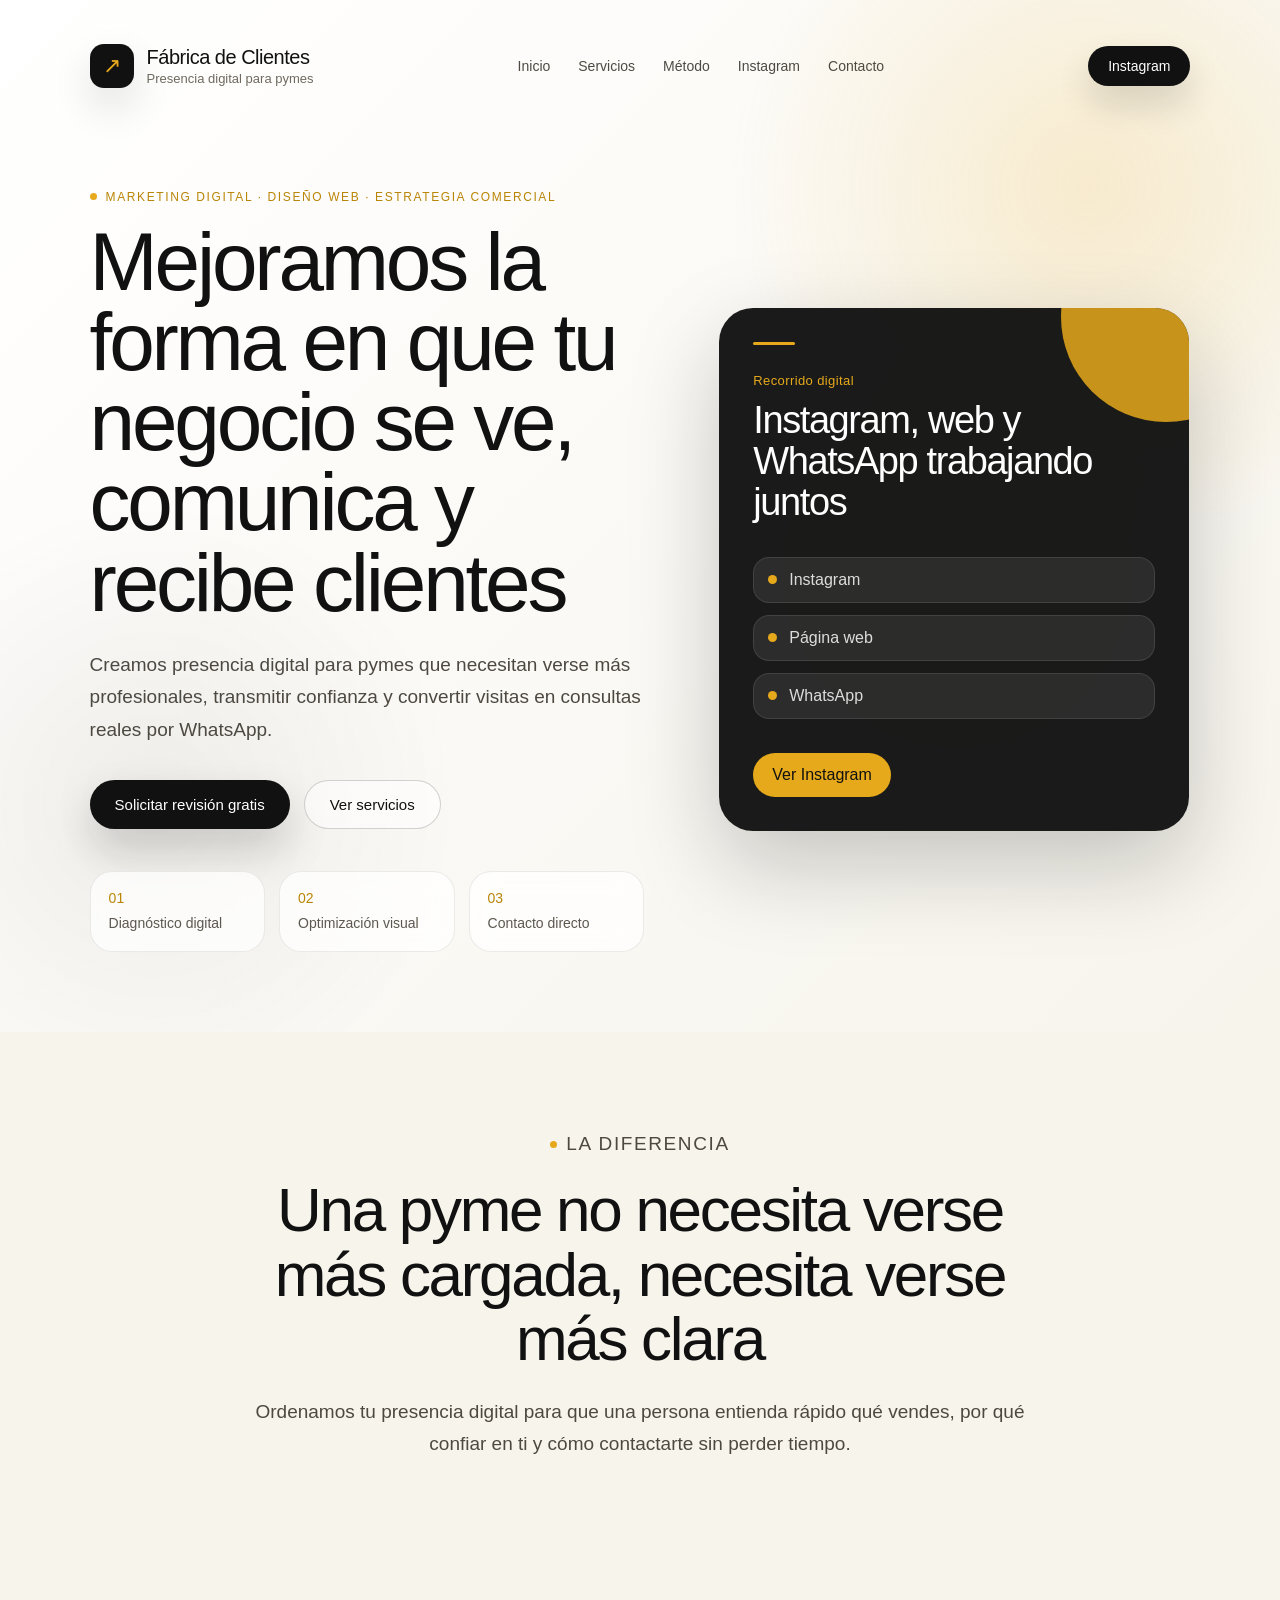
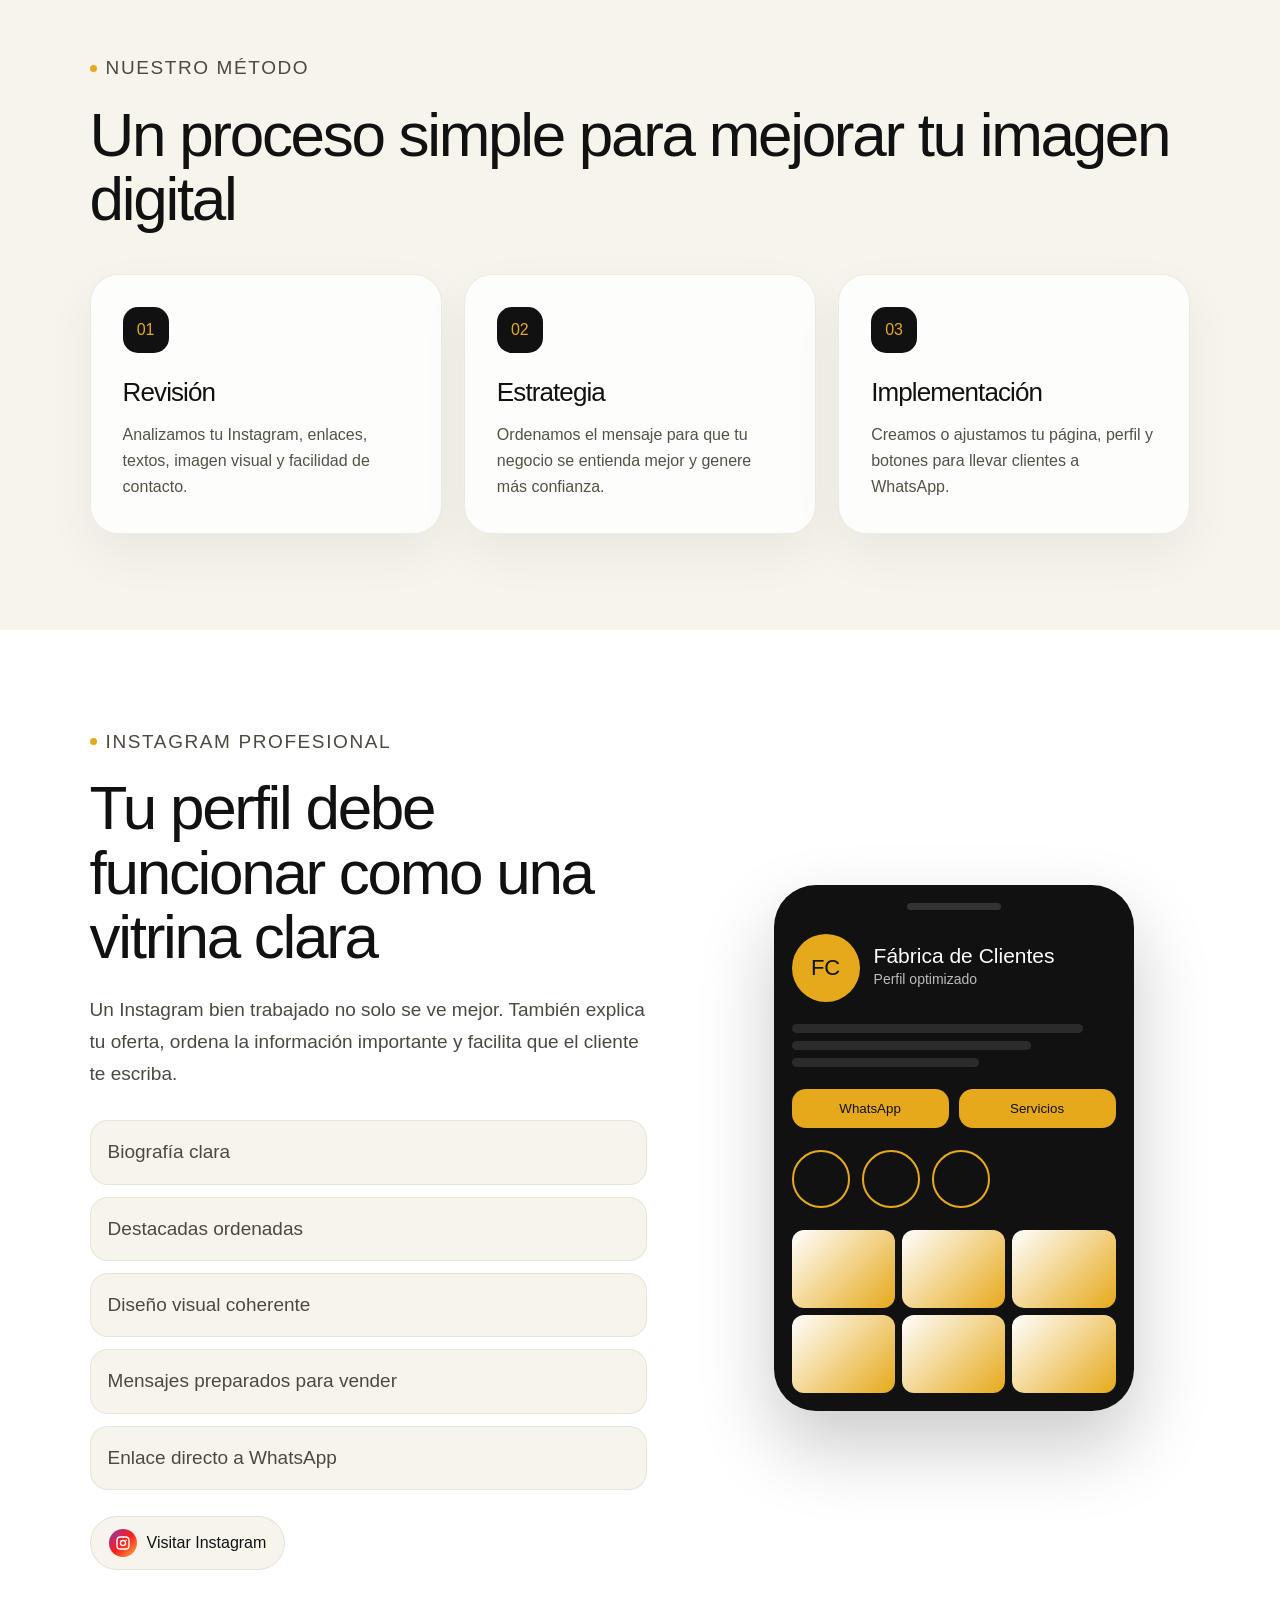
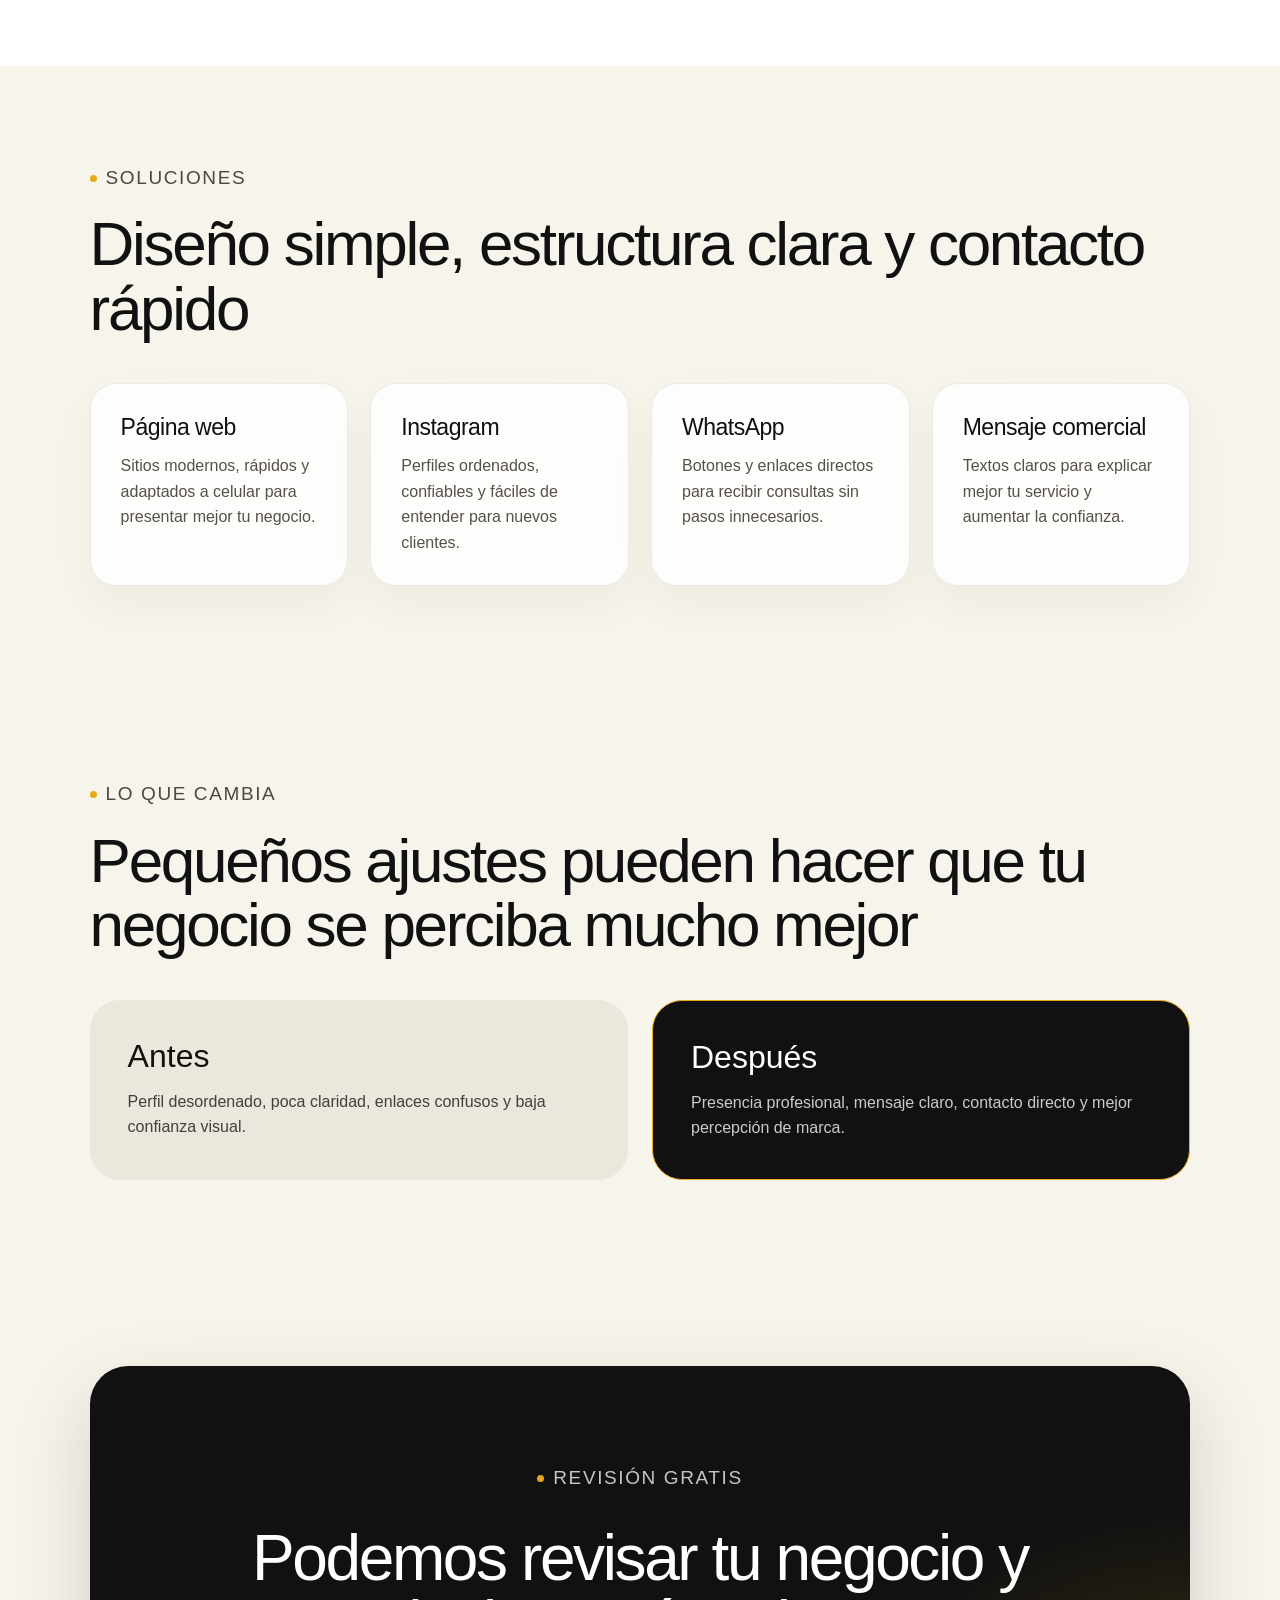
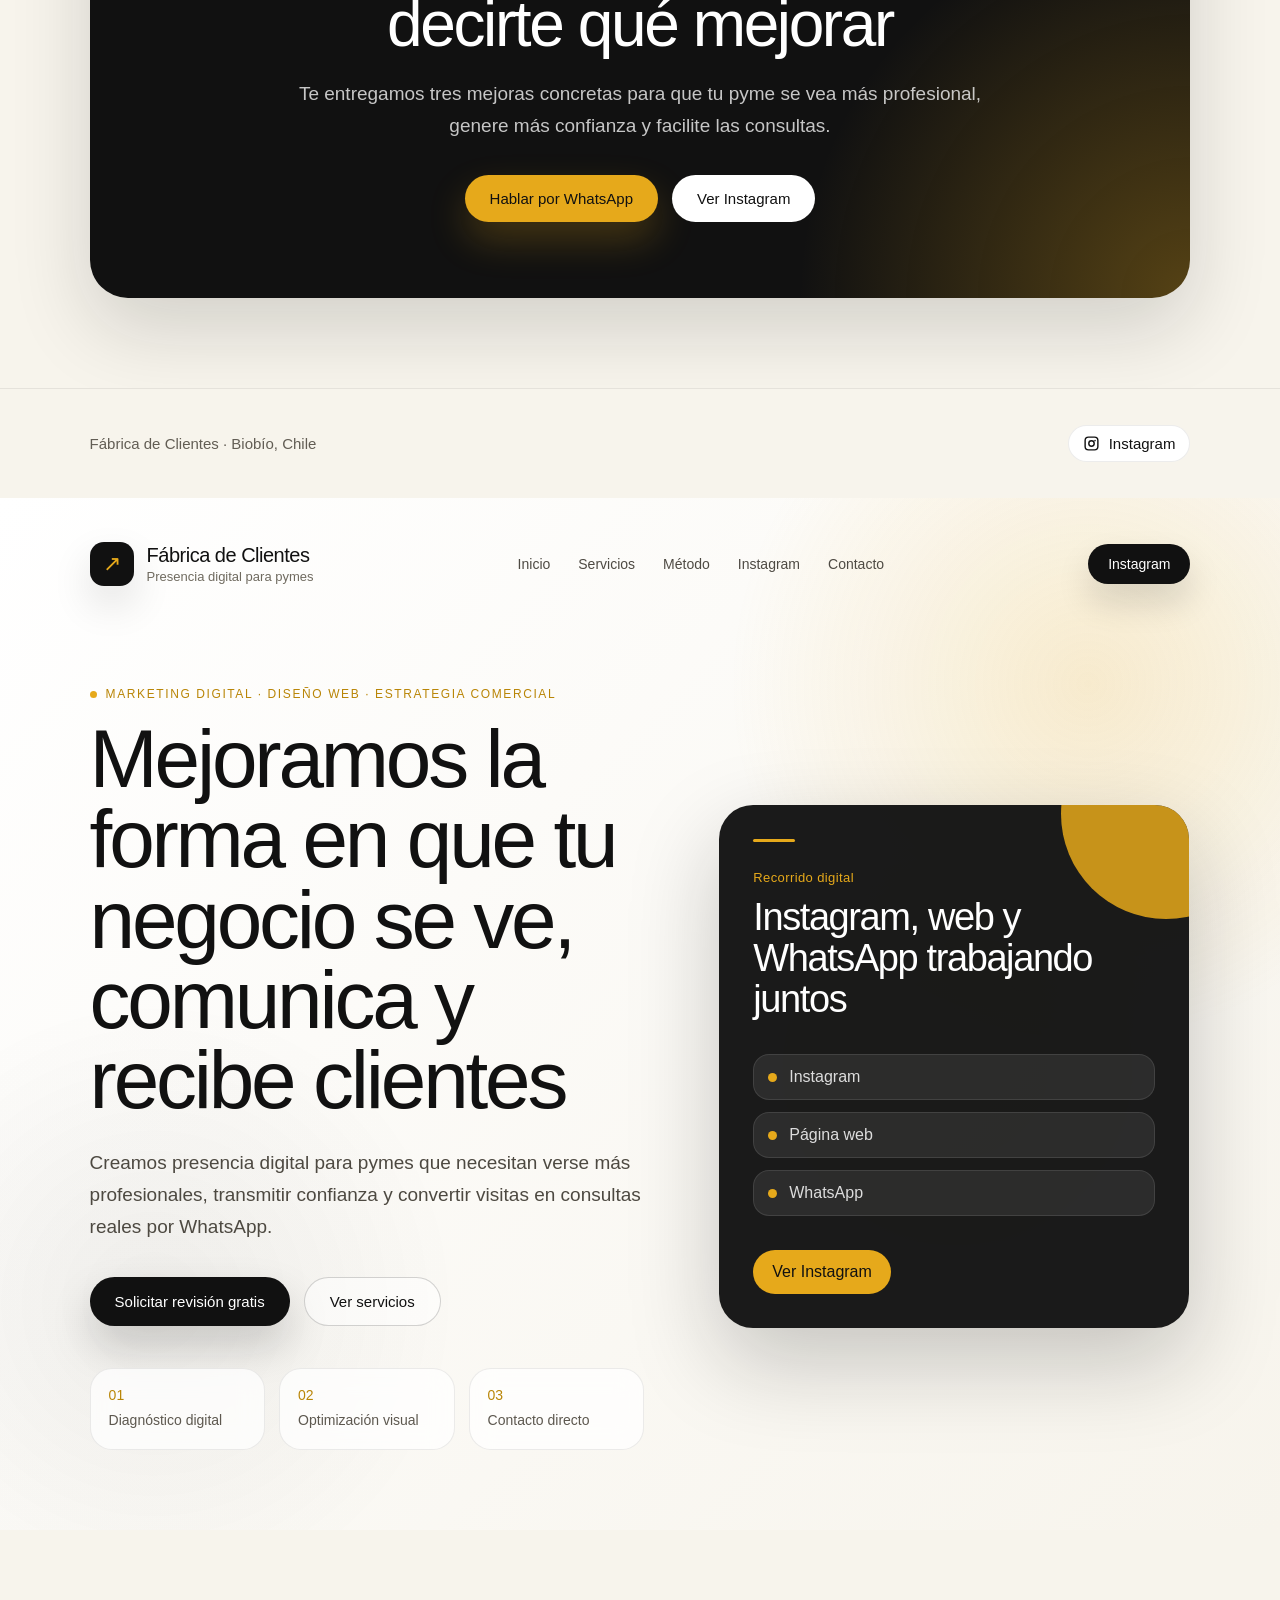
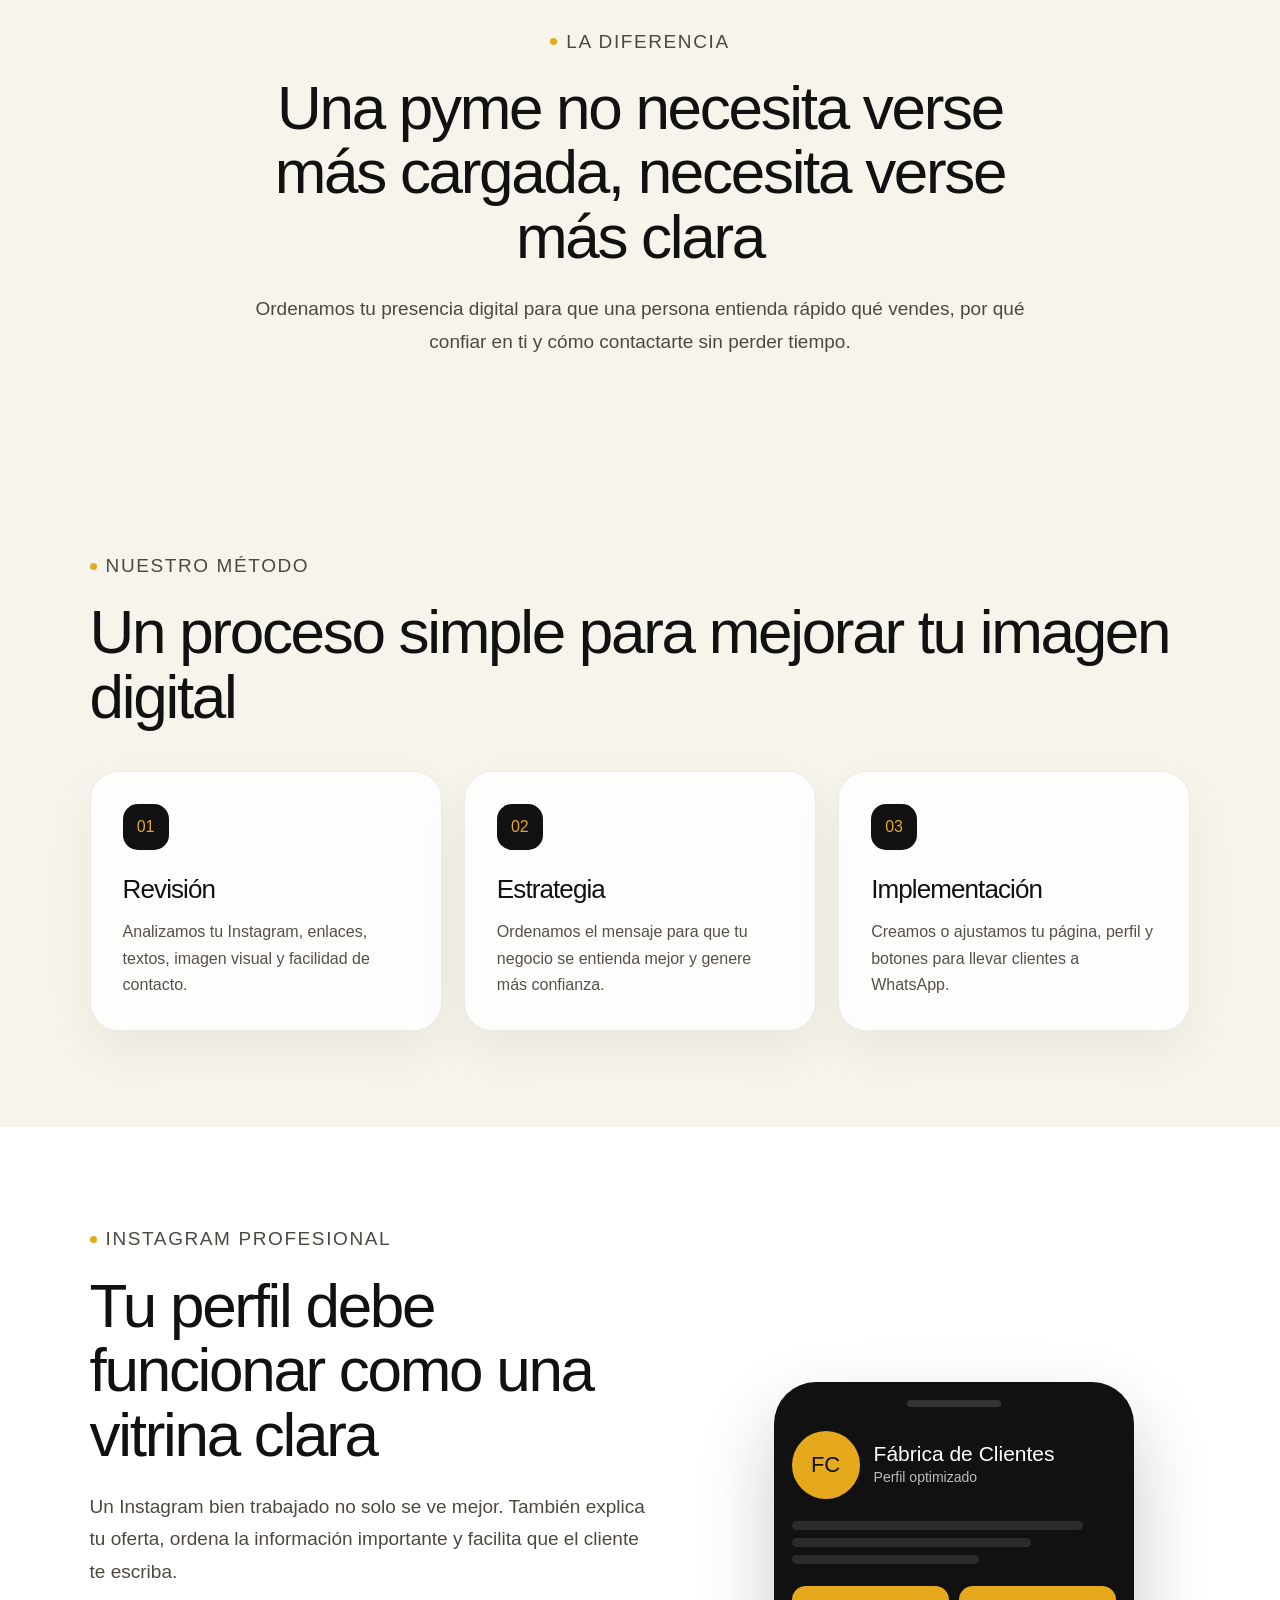
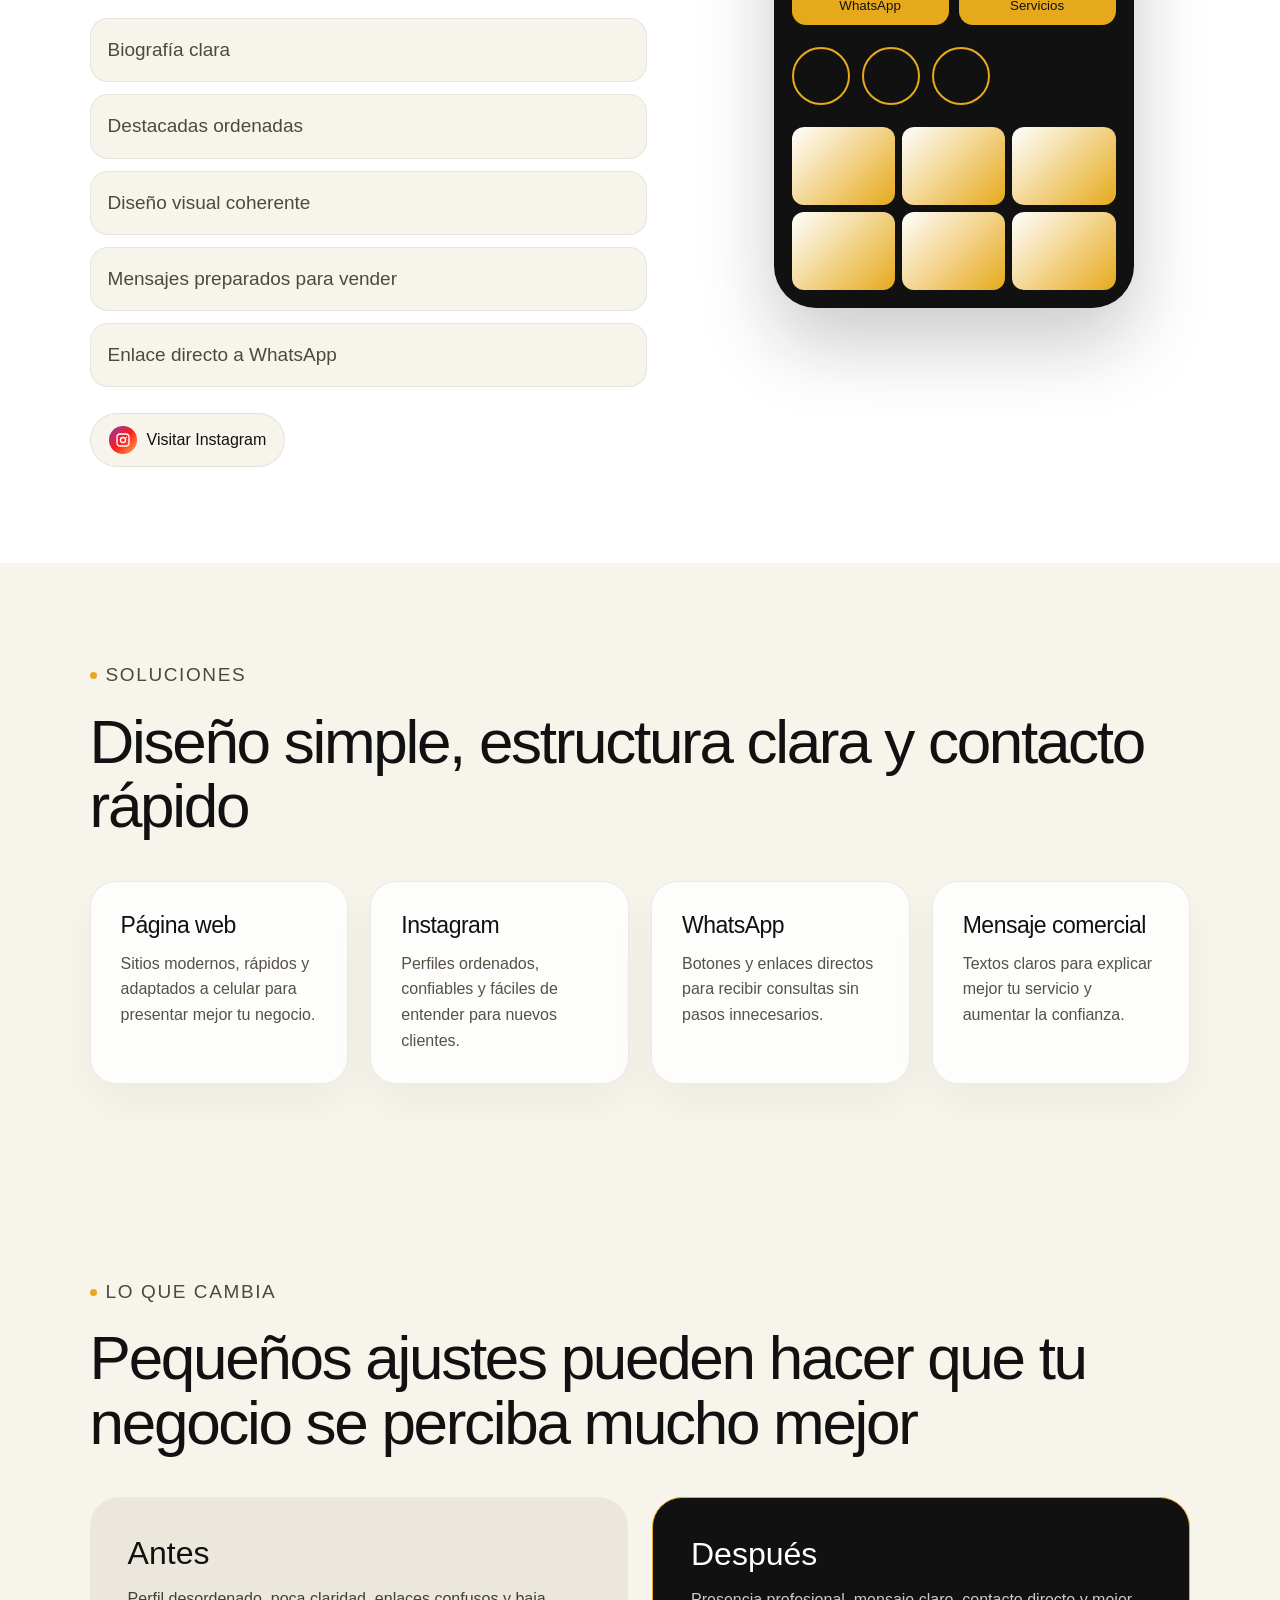
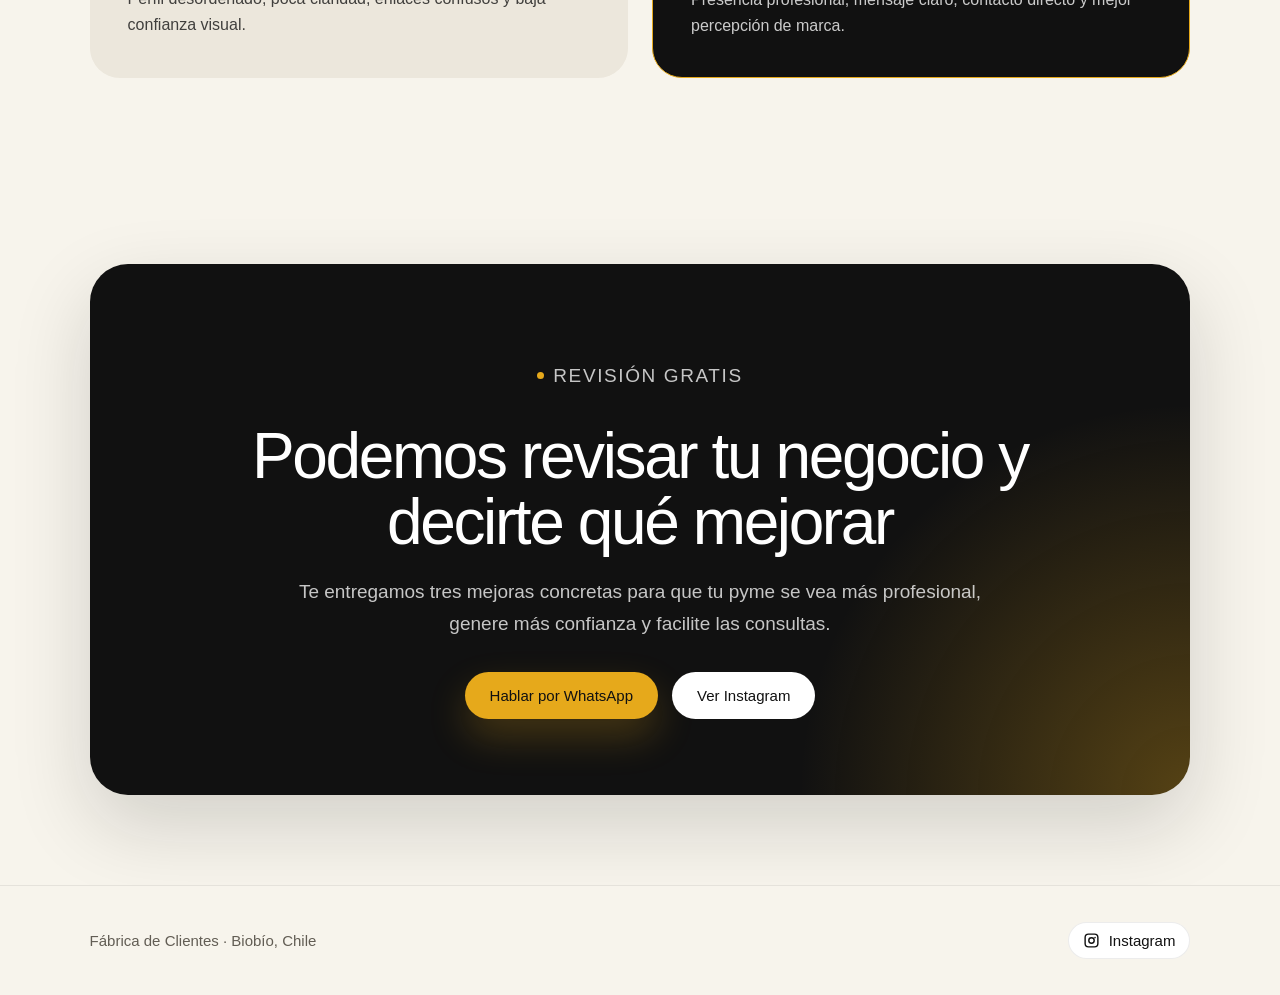
==== commit e0c18156: "Update index.html" ====
--- a/index.html
+++ b/index.html
@@ -350,7 +350,7 @@
 
             <nav class="mobile-nav">
                 <a href="index.html" class="mobile-logo">
-                    <div class="logo-icon">↗</div>
+                    <div class="mobile-brand-icon">FC</div>
 
                     <div>
                         <h2>Fábrica de Clientes</h2>
@@ -498,4 +498,504 @@
 
     <script src="script.js"></script>
 </body>
+</html><!DOCTYPE html>
+<html lang="es">
+<head>
+    <meta charset="UTF-8">
+    <meta name="viewport" content="width=device-width, initial-scale=1.0">
+    <title>Fábrica de Clientes | Marketing y presencia digital para pymes</title>
+    <link rel="stylesheet" href="style.css">
+</head>
+<body>
+
+    <div class="version-pc">
+
+        <header class="hero">
+
+            <nav class="nav">
+                <a href="index.html" class="logo">
+                    <div class="logo-icon">↗</div>
+
+                    <div>
+                        <h2>Fábrica de Clientes</h2>
+                        <span>Presencia digital para pymes</span>
+                    </div>
+                </a>
+
+                <div class="menu">
+                    <a href="index.html">Inicio</a>
+                    <a href="servicios.html">Servicios</a>
+                    <a href="#metodo">Método</a>
+                    <a href="#instagram">Instagram</a>
+                    <a href="#contacto">Contacto</a>
+                </div>
+
+                <a class="nav-btn" href="https://www.instagram.com/fabricadeclientes.cl" target="_blank">
+                    Instagram
+                </a>
+            </nav>
+
+            <section class="hero-content minimal-hero">
+
+                <div class="hero-text">
+                    <p class="tag">Marketing digital · Diseño web · Estrategia comercial</p>
+
+                    <h1>Mejoramos la forma en que tu negocio se ve, comunica y recibe clientes</h1>
+
+                    <p class="description">
+                        Creamos presencia digital para pymes que necesitan verse más profesionales,
+                        transmitir confianza y convertir visitas en consultas reales por WhatsApp.
+                    </p>
+
+                    <div class="hero-buttons">
+                        <a class="btn-primary" href="https://wa.me/56926001268" target="_blank">
+                            Solicitar revisión gratis
+                        </a>
+
+                        <a class="btn-secondary" href="servicios.html">
+                            Ver servicios
+                        </a>
+                    </div>
+
+                    <div class="mini-stats">
+                        <div>
+                            <span>01</span>
+                            <p>Diagnóstico digital</p>
+                        </div>
+
+                        <div>
+                            <span>02</span>
+                            <p>Optimización visual</p>
+                        </div>
+
+                        <div>
+                            <span>03</span>
+                            <p>Contacto directo</p>
+                        </div>
+                    </div>
+                </div>
+
+                <div class="hero-visual">
+                    <div class="minimal-card">
+                        <div class="card-line"></div>
+
+                        <p class="card-label">Recorrido digital</p>
+
+                        <h3>Instagram, web y WhatsApp trabajando juntos</h3>
+
+                        <div class="simple-flow">
+                            <div>
+                                <span></span>
+                                <p>Instagram</p>
+                            </div>
+
+                            <div>
+                                <span></span>
+                                <p>Página web</p>
+                            </div>
+
+                            <div>
+                                <span></span>
+                                <p>WhatsApp</p>
+                            </div>
+                        </div>
+
+                        <a href="https://www.instagram.com/fabricadeclientes.cl" target="_blank" class="ig-card-link">
+                            Ver Instagram
+                        </a>
+                    </div>
+                </div>
+
+            </section>
+
+        </header>
+
+        <main>
+
+            <section class="section intro-section">
+                <p class="tag">La diferencia</p>
+
+                <h2>Una pyme no necesita verse más cargada, necesita verse más clara</h2>
+
+                <p>
+                    Ordenamos tu presencia digital para que una persona entienda rápido qué vendes,
+                    por qué confiar en ti y cómo contactarte sin perder tiempo.
+                </p>
+            </section>
+
+            <section class="section" id="metodo">
+                <p class="tag">Nuestro método</p>
+
+                <h2>Un proceso simple para mejorar tu imagen digital</h2>
+
+                <div class="cards clean-cards">
+
+                    <div class="card">
+                        <div class="card-icon">01</div>
+
+                        <h3>Revisión</h3>
+
+                        <p>
+                            Analizamos tu Instagram, enlaces, textos, imagen visual y facilidad de contacto.
+                        </p>
+                    </div>
+
+                    <div class="card">
+                        <div class="card-icon">02</div>
+
+                        <h3>Estrategia</h3>
+
+                        <p>
+                            Ordenamos el mensaje para que tu negocio se entienda mejor y genere más confianza.
+                        </p>
+                    </div>
+
+                    <div class="card">
+                        <div class="card-icon">03</div>
+
+                        <h3>Implementación</h3>
+
+                        <p>
+                            Creamos o ajustamos tu página, perfil y botones para llevar clientes a WhatsApp.
+                        </p>
+                    </div>
+
+                </div>
+            </section>
+
+            <section class="section instagram-section" id="instagram">
+                <div class="split">
+
+                    <div>
+                        <p class="tag">Instagram profesional</p>
+
+                        <h2>Tu perfil debe funcionar como una vitrina clara</h2>
+
+                        <p>
+                            Un Instagram bien trabajado no solo se ve mejor. También explica tu oferta,
+                            ordena la información importante y facilita que el cliente te escriba.
+                        </p>
+
+                        <div class="minimal-list">
+                            <p>Biografía clara</p>
+                            <p>Destacadas ordenadas</p>
+                            <p>Diseño visual coherente</p>
+                            <p>Mensajes preparados para vender</p>
+                            <p>Enlace directo a WhatsApp</p>
+                        </div>
+
+                        <a href="https://www.instagram.com/fabricadeclientes.cl" target="_blank" class="simple-instagram">
+                            <span>
+                                <svg viewBox="0 0 24 24">
+                                    <path d="M7.8 2h8.4A5.8 5.8 0 0 1 22 7.8v8.4A5.8 5.8 0 0 1 16.2 22H7.8A5.8 5.8 0 0 1 2 16.2V7.8A5.8 5.8 0 0 1 7.8 2zm0 2A3.8 3.8 0 0 0 4 7.8v8.4A3.8 3.8 0 0 0 7.8 20h8.4a3.8 3.8 0 0 0 3.8-3.8V7.8A3.8 3.8 0 0 0 16.2 4H7.8zm4.2 3.2A4.8 4.8 0 1 1 7.2 12 4.8 4.8 0 0 1 12 7.2zm0 2A2.8 2.8 0 1 0 14.8 12 2.8 2.8 0 0 0 12 9.2zm5-2.4a1.1 1.1 0 1 1-1.1 1.1A1.1 1.1 0 0 1 17 6.8z"/>
+                                </svg>
+                            </span>
+
+                            Visitar Instagram
+                        </a>
+                    </div>
+
+                    <div class="phone-mockup clean-phone">
+                        <div class="phone-header"></div>
+
+                        <div class="profile">
+                            <div class="profile-photo">FC</div>
+
+                            <div class="profile-info">
+                                <h4>Fábrica de Clientes</h4>
+                                <p>Perfil optimizado</p>
+                            </div>
+                        </div>
+
+                        <div class="bio-lines">
+                            <span></span>
+                            <span></span>
+                            <span></span>
+                        </div>
+
+                        <div class="ig-buttons">
+                            <button>WhatsApp</button>
+                            <button>Servicios</button>
+                        </div>
+
+                        <div class="stories">
+                            <div></div>
+                            <div></div>
+                            <div></div>
+                        </div>
+
+                        <div class="feed-grid">
+                            <div></div>
+                            <div></div>
+                            <div></div>
+                            <div></div>
+                            <div></div>
+                            <div></div>
+                        </div>
+                    </div>
+
+                </div>
+            </section>
+
+            <section class="section services-section">
+                <p class="tag">Soluciones</p>
+
+                <h2>Diseño simple, estructura clara y contacto rápido</h2>
+
+                <div class="tech-grid">
+
+                    <div class="tech-item">
+                        <h3>Página web</h3>
+
+                        <p>
+                            Sitios modernos, rápidos y adaptados a celular para presentar mejor tu negocio.
+                        </p>
+                    </div>
+
+                    <div class="tech-item">
+                        <h3>Instagram</h3>
+
+                        <p>
+                            Perfiles ordenados, confiables y fáciles de entender para nuevos clientes.
+                        </p>
+                    </div>
+
+                    <div class="tech-item">
+                        <h3>WhatsApp</h3>
+
+                        <p>
+                            Botones y enlaces directos para recibir consultas sin pasos innecesarios.
+                        </p>
+                    </div>
+
+                    <div class="tech-item">
+                        <h3>Mensaje comercial</h3>
+
+                        <p>
+                            Textos claros para explicar mejor tu servicio y aumentar la confianza.
+                        </p>
+                    </div>
+
+                </div>
+            </section>
+
+            <section class="section">
+                <p class="tag">Lo que cambia</p>
+
+                <h2>Pequeños ajustes pueden hacer que tu negocio se perciba mucho mejor</h2>
+
+                <div class="comparison">
+
+                    <div class="before">
+                        <h3>Antes</h3>
+
+                        <p>
+                            Perfil desordenado, poca claridad, enlaces confusos y baja confianza visual.
+                        </p>
+                    </div>
+
+                    <div class="after">
+                        <h3>Después</h3>
+
+                        <p>
+                            Presencia profesional, mensaje claro, contacto directo y mejor percepción de marca.
+                        </p>
+                    </div>
+
+                </div>
+            </section>
+
+            <section class="contacto" id="contacto">
+                <p class="tag">Revisión gratis</p>
+
+                <h2>Podemos revisar tu negocio y decirte qué mejorar</h2>
+
+                <p>
+                    Te entregamos tres mejoras concretas para que tu pyme se vea más profesional,
+                    genere más confianza y facilite las consultas.
+                </p>
+
+                <div class="contact-buttons">
+                    <a class="btn-whatsapp" href="https://wa.me/56926001268" target="_blank">
+                        Hablar por WhatsApp
+                    </a>
+
+                    <a class="btn-light" href="https://www.instagram.com/fabricadeclientes.cl" target="_blank">
+                        Ver Instagram
+                    </a>
+                </div>
+            </section>
+
+        </main>
+
+        <footer>
+            <p>Fábrica de Clientes · Biobío, Chile</p>
+
+            <div class="footer-redes">
+                <a href="https://www.instagram.com/fabricadeclientes.cl" target="_blank" class="footer-ig">
+                    <svg viewBox="0 0 24 24">
+                        <path d="M7.8 2h8.4A5.8 5.8 0 0 1 22 7.8v8.4A5.8 5.8 0 0 1 16.2 22H7.8A5.8 5.8 0 0 1 2 16.2V7.8A5.8 5.8 0 0 1 7.8 2zm0 2A3.8 3.8 0 0 0 4 7.8v8.4A3.8 3.8 0 0 0 7.8 20h8.4a3.8 3.8 0 0 0 3.8-3.8V7.8A3.8 3.8 0 0 0 16.2 4H7.8zm4.2 3.2A4.8 4.8 0 1 1 7.2 12 4.8 4.8 0 0 1 12 7.2zm0 2A2.8 2.8 0 1 0 14.8 12 2.8 2.8 0 0 0 12 9.2zm5-2.4a1.1 1.1 0 1 1-1.1 1.1A1.1 1.1 0 0 1 17 6.8z"/>
+                    </svg>
+
+                    Instagram
+                </a>
+            </div>
+        </footer>
+
+    </div>
+
+    <div class="version-movil">
+
+        <header class="mobile-hero">
+
+            <nav class="mobile-nav">
+                <a href="index.html" class="mobile-logo">
+                    <div class="mobile-brand-icon">FC</div>
+
+                    <div>
+                        <h2>Fábrica de Clientes</h2>
+                        <span>Presencia digital para pymes</span>
+                    </div>
+                </a>
+
+                <a href="https://www.instagram.com/fabricadeclientes.cl" target="_blank" class="mobile-ig">
+                    IG
+                </a>
+            </nav>
+
+            <section class="mobile-hero-content">
+                <p class="mobile-tag">Marketing digital para pymes</p>
+
+                <h1>Haz que tu negocio se vea más profesional y reciba más consultas</h1>
+
+                <p>
+                    Mejoramos tu Instagram, página web y contacto por WhatsApp para que tus clientes entiendan rápido qué vendes y cómo escribirte.
+                </p>
+
+                <div class="mobile-buttons">
+                    <a href="https://wa.me/56926001268" target="_blank">
+                        Revisión gratis
+                    </a>
+
+                    <a href="servicios.html">
+                        Ver servicios
+                    </a>
+                </div>
+            </section>
+
+        </header>
+
+        <main class="mobile-main">
+
+            <section class="mobile-section">
+                <p class="mobile-tag">Qué hacemos</p>
+
+                <h2>Ordenamos tu presencia digital</h2>
+
+                <div class="mobile-cards">
+
+                    <div>
+                        <span>01</span>
+
+                        <h3>Instagram claro</h3>
+
+                        <p>
+                            Perfil, biografía, destacadas y enlaces mejor organizados.
+                        </p>
+                    </div>
+
+                    <div>
+                        <span>02</span>
+
+                        <h3>Página web</h3>
+
+                        <p>
+                            Una vitrina simple, moderna y adaptada a celular.
+                        </p>
+                    </div>
+
+                    <div>
+                        <span>03</span>
+
+                        <h3>WhatsApp directo</h3>
+
+                        <p>
+                            Botones y rutas claras para recibir más consultas.
+                        </p>
+                    </div>
+
+                </div>
+            </section>
+
+            <section class="mobile-section mobile-dark">
+                <p class="mobile-tag">Proceso</p>
+
+                <h2>Simple, claro y rápido</h2>
+
+                <div class="mobile-steps">
+                    <p>Revisamos tu negocio actual</p>
+                    <p>Detectamos qué se puede mejorar</p>
+                    <p>Ordenamos tu imagen y mensaje</p>
+                    <p>Dejamos todo listo para recibir consultas</p>
+                </div>
+            </section>
+
+            <section class="mobile-section">
+                <p class="mobile-tag">Resultado</p>
+
+                <h2>Tu negocio se entiende mejor desde el celular</h2>
+
+                <div class="mobile-cards">
+
+                    <div>
+                        <span>Antes</span>
+
+                        <h3>Presencia confusa</h3>
+
+                        <p>
+                            Información desordenada, poca confianza y pasos poco claros para contactarte.
+                        </p>
+                    </div>
+
+                    <div>
+                        <span>Después</span>
+
+                        <h3>Presencia clara</h3>
+
+                        <p>
+                            Imagen profesional, mensaje directo y contacto rápido por WhatsApp.
+                        </p>
+                    </div>
+
+                </div>
+            </section>
+
+            <section class="mobile-contact" id="contacto-movil">
+                <p class="mobile-tag">Revisión gratis</p>
+
+                <h2>Podemos revisar tu negocio antes de ofrecerte algo</h2>
+
+                <p>
+                    Escríbenos y te diremos tres mejoras concretas para que tu negocio se vea más profesional.
+                </p>
+
+                <a href="https://wa.me/56926001268" target="_blank">
+                    Hablar por WhatsApp
+                </a>
+
+                <a href="https://www.instagram.com/fabricadeclientes.cl" target="_blank">
+                    Ver Instagram
+                </a>
+            </section>
+
+        </main>
+
+        <footer class="mobile-footer">
+            <p>Fábrica de Clientes · Biobío, Chile</p>
+        </footer>
+
+    </div>
+
+    <script src="script.js"></script>
+</body>
 </html>
--- a/style.css
+++ b/style.css
@@ -30,6 +30,14 @@
     display: none;
 }
 
+.version-pc {
+    display: block;
+}
+
+.version-movil {
+    display: none;
+}
+
 .hero,
 .page-header,
 main,
@@ -38,7 +46,7 @@
     z-index: 1;
 }
 
-/* inicio */
+/* inicio pc */
 
 .hero {
     min-height: 100vh;
@@ -441,7 +449,7 @@
     background: #ffffff;
 }
 
-/* secciones generales */
+/* secciones pc */
 
 .section {
     padding: 96px 7%;
@@ -541,7 +549,7 @@
     line-height: 1.65;
 }
 
-/* instagram */
+/* instagram pc */
 
 .instagram-section {
     background: #ffffff;
@@ -722,7 +730,7 @@
     border-radius: 12px;
 }
 
-/* servicios de inicio */
+/* servicios pc */
 
 .tech-section,
 .services-section {
@@ -762,8 +770,6 @@
     line-height: 1.6;
 }
 
-/* pagina servicios */
-
 .page-header {
     padding: 30px 7% 100px;
     background:
@@ -855,8 +861,6 @@
     color: #565147;
     line-height: 1.6;
 }
-
-/* soluciones */
 
 .paquetes {
     background: #111111;
@@ -1016,7 +1020,7 @@
     line-height: 1.6;
 }
 
-/* comparacion */
+/* comparación pc */
 
 .comparison {
     display: grid;
@@ -1052,7 +1056,7 @@
     line-height: 1.6;
 }
 
-/* contacto */
+/* contacto pc */
 
 .contacto {
     margin: 90px 7%;
@@ -1104,7 +1108,7 @@
     background: #f7f4ec;
 }
 
-/* footer */
+/* footer pc */
 
 footer {
     padding: 36px 7%;
@@ -1168,7 +1172,241 @@
     fill: currentColor;
 }
 
-/* responsive */
+/* versión móvil */
+
+.mobile-hero {
+    min-height: 100vh;
+    padding: 22px 5% 60px;
+    background:
+        radial-gradient(circle at 85% 12%, rgba(230, 169, 27, 0.24), transparent 30%),
+        linear-gradient(135deg, #ffffff 0%, #f7f4ec 100%);
+}
+
+.mobile-nav {
+    display: flex;
+    justify-content: space-between;
+    align-items: center;
+    gap: 16px;
+}
+
+.mobile-logo {
+    display: flex;
+    align-items: center;
+    gap: 12px;
+}
+
+.mobile-logo .logo-icon {
+    width: 40px;
+    height: 40px;
+    border-radius: 13px;
+    font-size: 20px;
+}
+
+.mobile-logo h2 {
+    font-size: 17px;
+    font-weight: 500;
+    letter-spacing: -0.4px;
+}
+
+.mobile-logo span {
+    display: block;
+    margin-top: 2px;
+    font-size: 12px;
+    color: #6f6a5f;
+}
+
+.mobile-ig {
+    min-width: 42px;
+    height: 42px;
+    padding: 0 14px;
+    display: grid;
+    place-items: center;
+    border-radius: 999px;
+    background: #111111;
+    color: #ffffff;
+    font-size: 13px;
+    white-space: nowrap;
+}
+
+.mobile-hero-content {
+    padding-top: 78px;
+}
+
+.mobile-tag {
+    display: inline-flex;
+    align-items: center;
+    gap: 8px;
+    color: #b98506;
+    text-transform: uppercase;
+    letter-spacing: 1.3px;
+    font-size: 11px;
+    margin-bottom: 16px;
+}
+
+.mobile-tag::before {
+    content: "";
+    width: 7px;
+    height: 7px;
+    background: #e6a91b;
+    border-radius: 50%;
+}
+
+.mobile-hero-content h1 {
+    font-size: 43px;
+    line-height: 1;
+    letter-spacing: -2px;
+    font-weight: 500;
+}
+
+.mobile-hero-content p {
+    margin-top: 22px;
+    font-size: 17px;
+    line-height: 1.65;
+    color: #4d4941;
+}
+
+.mobile-buttons {
+    display: grid;
+    gap: 12px;
+    margin-top: 30px;
+}
+
+.mobile-buttons a {
+    width: 100%;
+    padding: 15px 20px;
+    border-radius: 999px;
+    text-align: center;
+    background: #111111;
+    color: #ffffff;
+}
+
+.mobile-buttons a:nth-child(2) {
+    background: #ffffff;
+    color: #111111;
+    border: 1px solid rgba(17, 17, 17, 0.12);
+}
+
+.mobile-main {
+    background: #f7f4ec;
+}
+
+.mobile-section {
+    padding: 68px 5%;
+}
+
+.mobile-section h2,
+.mobile-contact h2 {
+    font-size: 34px;
+    line-height: 1.05;
+    letter-spacing: -1.4px;
+    font-weight: 500;
+    margin-bottom: 28px;
+}
+
+.mobile-cards {
+    display: grid;
+    gap: 16px;
+}
+
+.mobile-cards div {
+    background: #ffffff;
+    border: 1px solid rgba(17, 17, 17, 0.08);
+    border-radius: 24px;
+    padding: 24px;
+    box-shadow: 0 18px 38px rgba(17, 17, 17, 0.055);
+}
+
+.mobile-cards span {
+    display: inline-flex;
+    margin-bottom: 20px;
+    color: #b98506;
+    font-size: 14px;
+}
+
+.mobile-cards h3 {
+    font-size: 24px;
+    font-weight: 500;
+    letter-spacing: -0.7px;
+    margin-bottom: 10px;
+}
+
+.mobile-cards p {
+    color: #565147;
+    line-height: 1.6;
+}
+
+.mobile-dark {
+    background: #111111;
+    color: #ffffff;
+}
+
+.mobile-dark h2 {
+    color: #ffffff;
+}
+
+.mobile-dark .mobile-tag {
+    color: #e6a91b;
+}
+
+.mobile-steps {
+    display: grid;
+    gap: 12px;
+}
+
+.mobile-steps p {
+    margin: 0;
+    padding: 15px 16px;
+    border-radius: 18px;
+    background: rgba(255, 255, 255, 0.07);
+    color: rgba(255, 255, 255, 0.78);
+    line-height: 1.5;
+}
+
+.mobile-contact {
+    margin: 56px 5%;
+    padding: 44px 24px;
+    border-radius: 30px;
+    background:
+        radial-gradient(circle at bottom right, rgba(230, 169, 27, 0.32), transparent 36%),
+        #111111;
+    color: #ffffff;
+    text-align: center;
+}
+
+.mobile-contact .mobile-tag {
+    color: #e6a91b;
+}
+
+.mobile-contact p {
+    margin: 20px auto 28px;
+    color: rgba(255, 255, 255, 0.76);
+    line-height: 1.65;
+}
+
+.mobile-contact a {
+    display: flex;
+    justify-content: center;
+    width: 100%;
+    padding: 15px 20px;
+    border-radius: 999px;
+    background: #e6a91b;
+    color: #111111;
+    margin-top: 12px;
+}
+
+.mobile-contact a:last-child {
+    background: #ffffff;
+}
+
+.mobile-footer {
+    padding: 34px 5%;
+    text-align: center;
+    color: #625d54;
+    background: #f7f4ec;
+    border-top: 1px solid rgba(17, 17, 17, 0.08);
+}
+
+/* responsive pc intermedio */
 
 @media (max-width: 980px) {
     .hero-content,
@@ -1197,58 +1435,37 @@
     }
 }
 
-@media (max-width: 650px) {
-    .hero,
-    .page-header {
-        padding: 24px 5% 70px;
-    }
-
-    .nav {
-        margin-bottom: 54px;
-    }
-
-    .nav-btn {
+/* cambio real a versión móvil */
+
+@media (max-width: 750px) {
+    .version-pc {
         display: none;
     }
 
-    h1,
-    .page-title h1 {
-        letter-spacing: -2px;
+    .version-movil {
+        display: block;
     }
 
-    h1 {
-        font-size: 42px;
+    body {
+        background: #f7f4ec;
     }
-
-    .description,
-    .section > p,
-    .split p,
-    .contacto p {
-        font-size: 17px;
+}
+
+@media (max-width: 390px) {
+    .mobile-hero-content h1 {
+        font-size: 38px;
     }
 
-    .mini-stats,
-    .trust-row,
-    .cards,
-    .service-grid,
-    .tech-grid,
-    .timeline,
-    .comparison,
-    .soluciones-grid {
-        grid-template-columns: 1fr;
+    .mobile-section h2,
+    .mobile-contact h2 {
+        font-size: 31px;
     }
 
-    .section {
-        padding: 72px 5%;
+    .mobile-logo h2 {
+        font-size: 15px;
     }
 
-    .contacto {
-        margin: 60px 5%;
-        padding: 52px 24px;
+    .mobile-logo span {
+        font-size: 11px;
     }
-
-    footer {
-        flex-direction: column;
-        text-align: center;
-    }
-}
+}
--- a/style.css
+++ b/style.css
@@ -30,6 +30,14 @@
     display: none;
 }
 
+.version-pc {
+    display: block;
+}
+
+.version-movil {
+    display: none;
+}
+
 .hero,
 .page-header,
 main,
@@ -38,7 +46,7 @@
     z-index: 1;
 }
 
-/* inicio */
+/* inicio pc */
 
 .hero {
     min-height: 100vh;
@@ -441,7 +449,7 @@
     background: #ffffff;
 }
 
-/* secciones generales */
+/* secciones pc */
 
 .section {
     padding: 96px 7%;
@@ -541,7 +549,7 @@
     line-height: 1.65;
 }
 
-/* instagram */
+/* instagram pc */
 
 .instagram-section {
     background: #ffffff;
@@ -722,7 +730,7 @@
     border-radius: 12px;
 }
 
-/* servicios de inicio */
+/* servicios pc */
 
 .tech-section,
 .services-section {
@@ -762,8 +770,6 @@
     line-height: 1.6;
 }
 
-/* pagina servicios */
-
 .page-header {
     padding: 30px 7% 100px;
     background:
@@ -855,8 +861,6 @@
     color: #565147;
     line-height: 1.6;
 }
-
-/* soluciones */
 
 .paquetes {
     background: #111111;
@@ -1016,7 +1020,7 @@
     line-height: 1.6;
 }
 
-/* comparacion */
+/* comparación pc */
 
 .comparison {
     display: grid;
@@ -1052,7 +1056,7 @@
     line-height: 1.6;
 }
 
-/* contacto */
+/* contacto pc */
 
 .contacto {
     margin: 90px 7%;
@@ -1104,7 +1108,7 @@
     background: #f7f4ec;
 }
 
-/* footer */
+/* footer pc */
 
 footer {
     padding: 36px 7%;
@@ -1168,7 +1172,241 @@
     fill: currentColor;
 }
 
-/* responsive */
+/* versión móvil */
+
+.mobile-hero {
+    min-height: 100vh;
+    padding: 22px 5% 60px;
+    background:
+        radial-gradient(circle at 85% 12%, rgba(230, 169, 27, 0.24), transparent 30%),
+        linear-gradient(135deg, #ffffff 0%, #f7f4ec 100%);
+}
+
+.mobile-nav {
+    display: flex;
+    justify-content: space-between;
+    align-items: center;
+    gap: 16px;
+}
+
+.mobile-logo {
+    display: flex;
+    align-items: center;
+    gap: 12px;
+}
+
+.mobile-logo .logo-icon {
+    width: 40px;
+    height: 40px;
+    border-radius: 13px;
+    font-size: 20px;
+}
+
+.mobile-logo h2 {
+    font-size: 17px;
+    font-weight: 500;
+    letter-spacing: -0.4px;
+}
+
+.mobile-logo span {
+    display: block;
+    margin-top: 2px;
+    font-size: 12px;
+    color: #6f6a5f;
+}
+
+.mobile-ig {
+    min-width: 42px;
+    height: 42px;
+    padding: 0 14px;
+    display: grid;
+    place-items: center;
+    border-radius: 999px;
+    background: #111111;
+    color: #ffffff;
+    font-size: 13px;
+    white-space: nowrap;
+}
+
+.mobile-hero-content {
+    padding-top: 78px;
+}
+
+.mobile-tag {
+    display: inline-flex;
+    align-items: center;
+    gap: 8px;
+    color: #b98506;
+    text-transform: uppercase;
+    letter-spacing: 1.3px;
+    font-size: 11px;
+    margin-bottom: 16px;
+}
+
+.mobile-tag::before {
+    content: "";
+    width: 7px;
+    height: 7px;
+    background: #e6a91b;
+    border-radius: 50%;
+}
+
+.mobile-hero-content h1 {
+    font-size: 43px;
+    line-height: 1;
+    letter-spacing: -2px;
+    font-weight: 500;
+}
+
+.mobile-hero-content p {
+    margin-top: 22px;
+    font-size: 17px;
+    line-height: 1.65;
+    color: #4d4941;
+}
+
+.mobile-buttons {
+    display: grid;
+    gap: 12px;
+    margin-top: 30px;
+}
+
+.mobile-buttons a {
+    width: 100%;
+    padding: 15px 20px;
+    border-radius: 999px;
+    text-align: center;
+    background: #111111;
+    color: #ffffff;
+}
+
+.mobile-buttons a:nth-child(2) {
+    background: #ffffff;
+    color: #111111;
+    border: 1px solid rgba(17, 17, 17, 0.12);
+}
+
+.mobile-main {
+    background: #f7f4ec;
+}
+
+.mobile-section {
+    padding: 68px 5%;
+}
+
+.mobile-section h2,
+.mobile-contact h2 {
+    font-size: 34px;
+    line-height: 1.05;
+    letter-spacing: -1.4px;
+    font-weight: 500;
+    margin-bottom: 28px;
+}
+
+.mobile-cards {
+    display: grid;
+    gap: 16px;
+}
+
+.mobile-cards div {
+    background: #ffffff;
+    border: 1px solid rgba(17, 17, 17, 0.08);
+    border-radius: 24px;
+    padding: 24px;
+    box-shadow: 0 18px 38px rgba(17, 17, 17, 0.055);
+}
+
+.mobile-cards span {
+    display: inline-flex;
+    margin-bottom: 20px;
+    color: #b98506;
+    font-size: 14px;
+}
+
+.mobile-cards h3 {
+    font-size: 24px;
+    font-weight: 500;
+    letter-spacing: -0.7px;
+    margin-bottom: 10px;
+}
+
+.mobile-cards p {
+    color: #565147;
+    line-height: 1.6;
+}
+
+.mobile-dark {
+    background: #111111;
+    color: #ffffff;
+}
+
+.mobile-dark h2 {
+    color: #ffffff;
+}
+
+.mobile-dark .mobile-tag {
+    color: #e6a91b;
+}
+
+.mobile-steps {
+    display: grid;
+    gap: 12px;
+}
+
+.mobile-steps p {
+    margin: 0;
+    padding: 15px 16px;
+    border-radius: 18px;
+    background: rgba(255, 255, 255, 0.07);
+    color: rgba(255, 255, 255, 0.78);
+    line-height: 1.5;
+}
+
+.mobile-contact {
+    margin: 56px 5%;
+    padding: 44px 24px;
+    border-radius: 30px;
+    background:
+        radial-gradient(circle at bottom right, rgba(230, 169, 27, 0.32), transparent 36%),
+        #111111;
+    color: #ffffff;
+    text-align: center;
+}
+
+.mobile-contact .mobile-tag {
+    color: #e6a91b;
+}
+
+.mobile-contact p {
+    margin: 20px auto 28px;
+    color: rgba(255, 255, 255, 0.76);
+    line-height: 1.65;
+}
+
+.mobile-contact a {
+    display: flex;
+    justify-content: center;
+    width: 100%;
+    padding: 15px 20px;
+    border-radius: 999px;
+    background: #e6a91b;
+    color: #111111;
+    margin-top: 12px;
+}
+
+.mobile-contact a:last-child {
+    background: #ffffff;
+}
+
+.mobile-footer {
+    padding: 34px 5%;
+    text-align: center;
+    color: #625d54;
+    background: #f7f4ec;
+    border-top: 1px solid rgba(17, 17, 17, 0.08);
+}
+
+/* responsive pc intermedio */
 
 @media (max-width: 980px) {
     .hero-content,
@@ -1197,58 +1435,37 @@
     }
 }
 
-@media (max-width: 650px) {
-    .hero,
-    .page-header {
-        padding: 24px 5% 70px;
-    }
-
-    .nav {
-        margin-bottom: 54px;
-    }
-
-    .nav-btn {
+/* cambio real a versión móvil */
+
+@media (max-width: 750px) {
+    .version-pc {
         display: none;
     }
 
-    h1,
-    .page-title h1 {
-        letter-spacing: -2px;
+    .version-movil {
+        display: block;
     }
 
-    h1 {
-        font-size: 42px;
+    body {
+        background: #f7f4ec;
     }
-
-    .description,
-    .section > p,
-    .split p,
-    .contacto p {
-        font-size: 17px;
+}
+
+@media (max-width: 390px) {
+    .mobile-hero-content h1 {
+        font-size: 38px;
     }
 
-    .mini-stats,
-    .trust-row,
-    .cards,
-    .service-grid,
-    .tech-grid,
-    .timeline,
-    .comparison,
-    .soluciones-grid {
-        grid-template-columns: 1fr;
+    .mobile-section h2,
+    .mobile-contact h2 {
+        font-size: 31px;
     }
 
-    .section {
-        padding: 72px 5%;
+    .mobile-logo h2 {
+        font-size: 15px;
     }
 
-    .contacto {
-        margin: 60px 5%;
-        padding: 52px 24px;
+    .mobile-logo span {
+        font-size: 11px;
     }
-
-    footer {
-        flex-direction: column;
-        text-align: center;
-    }
-}
+}
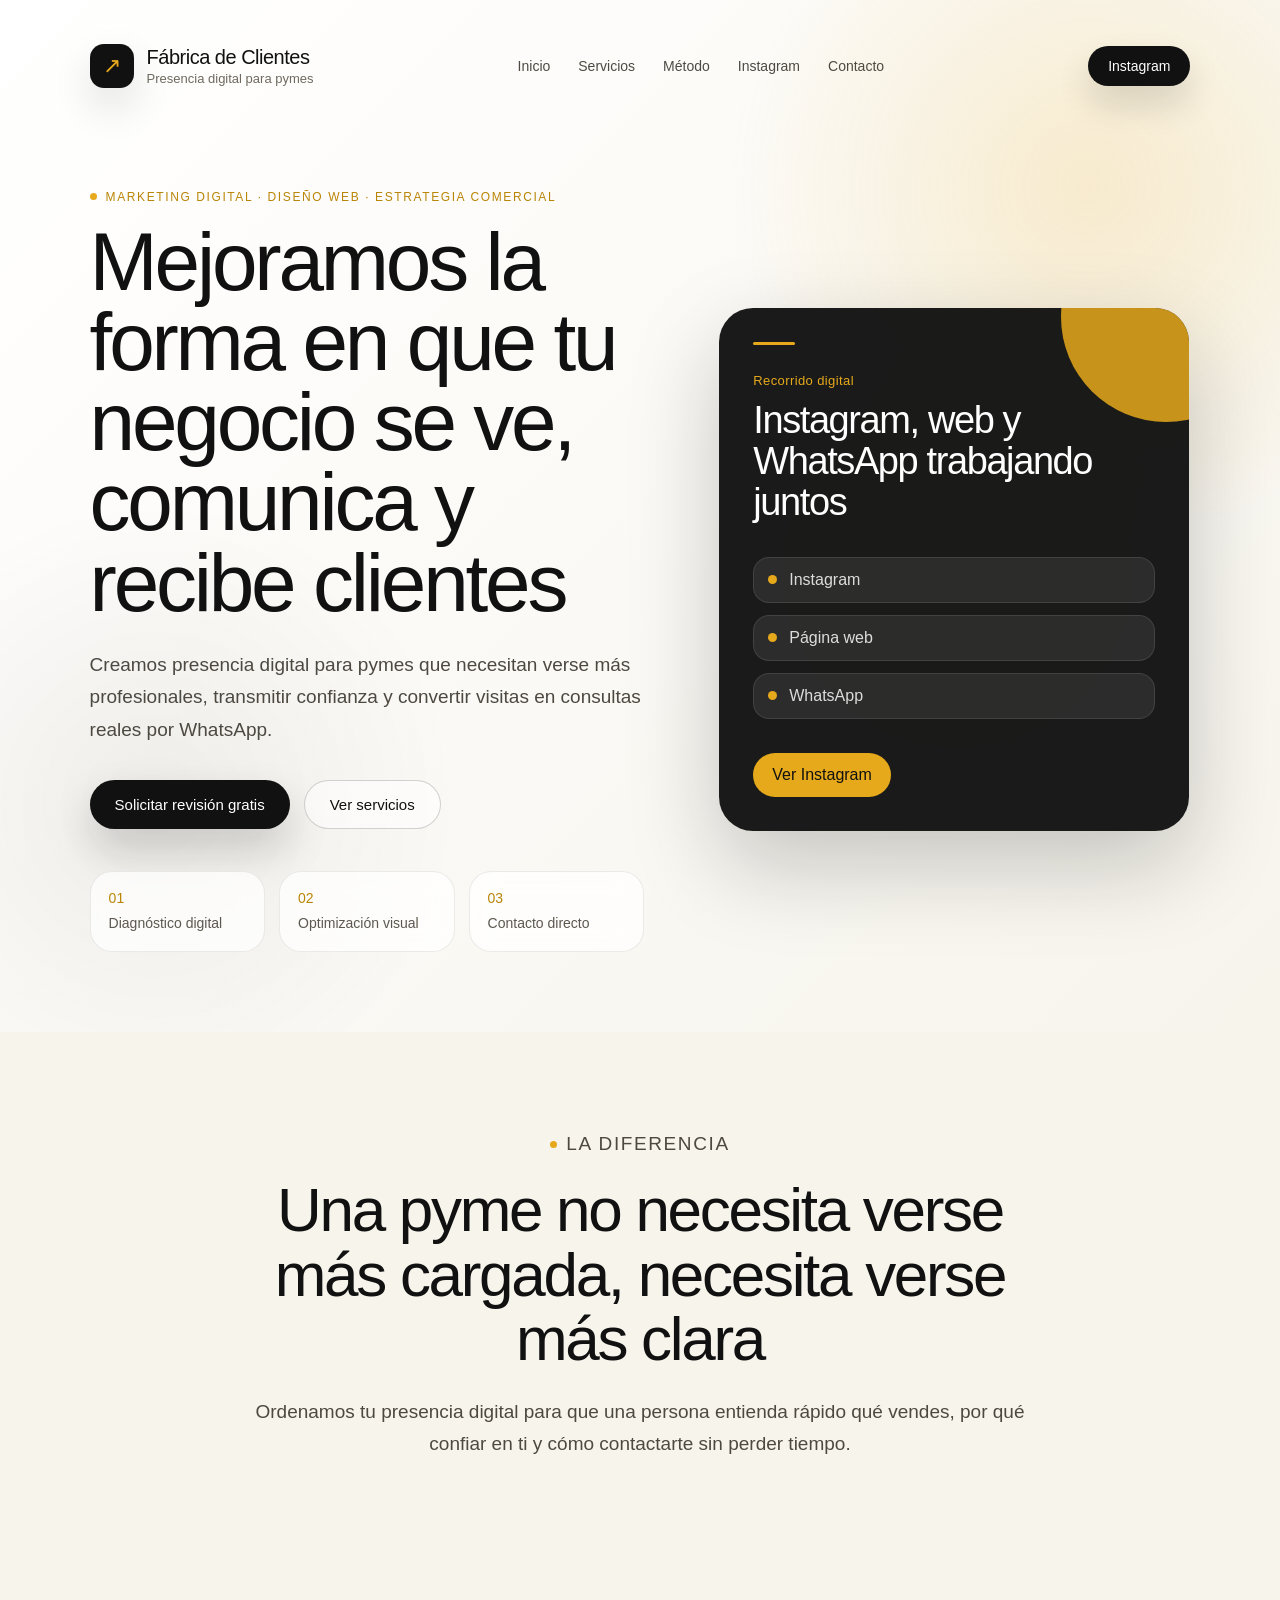
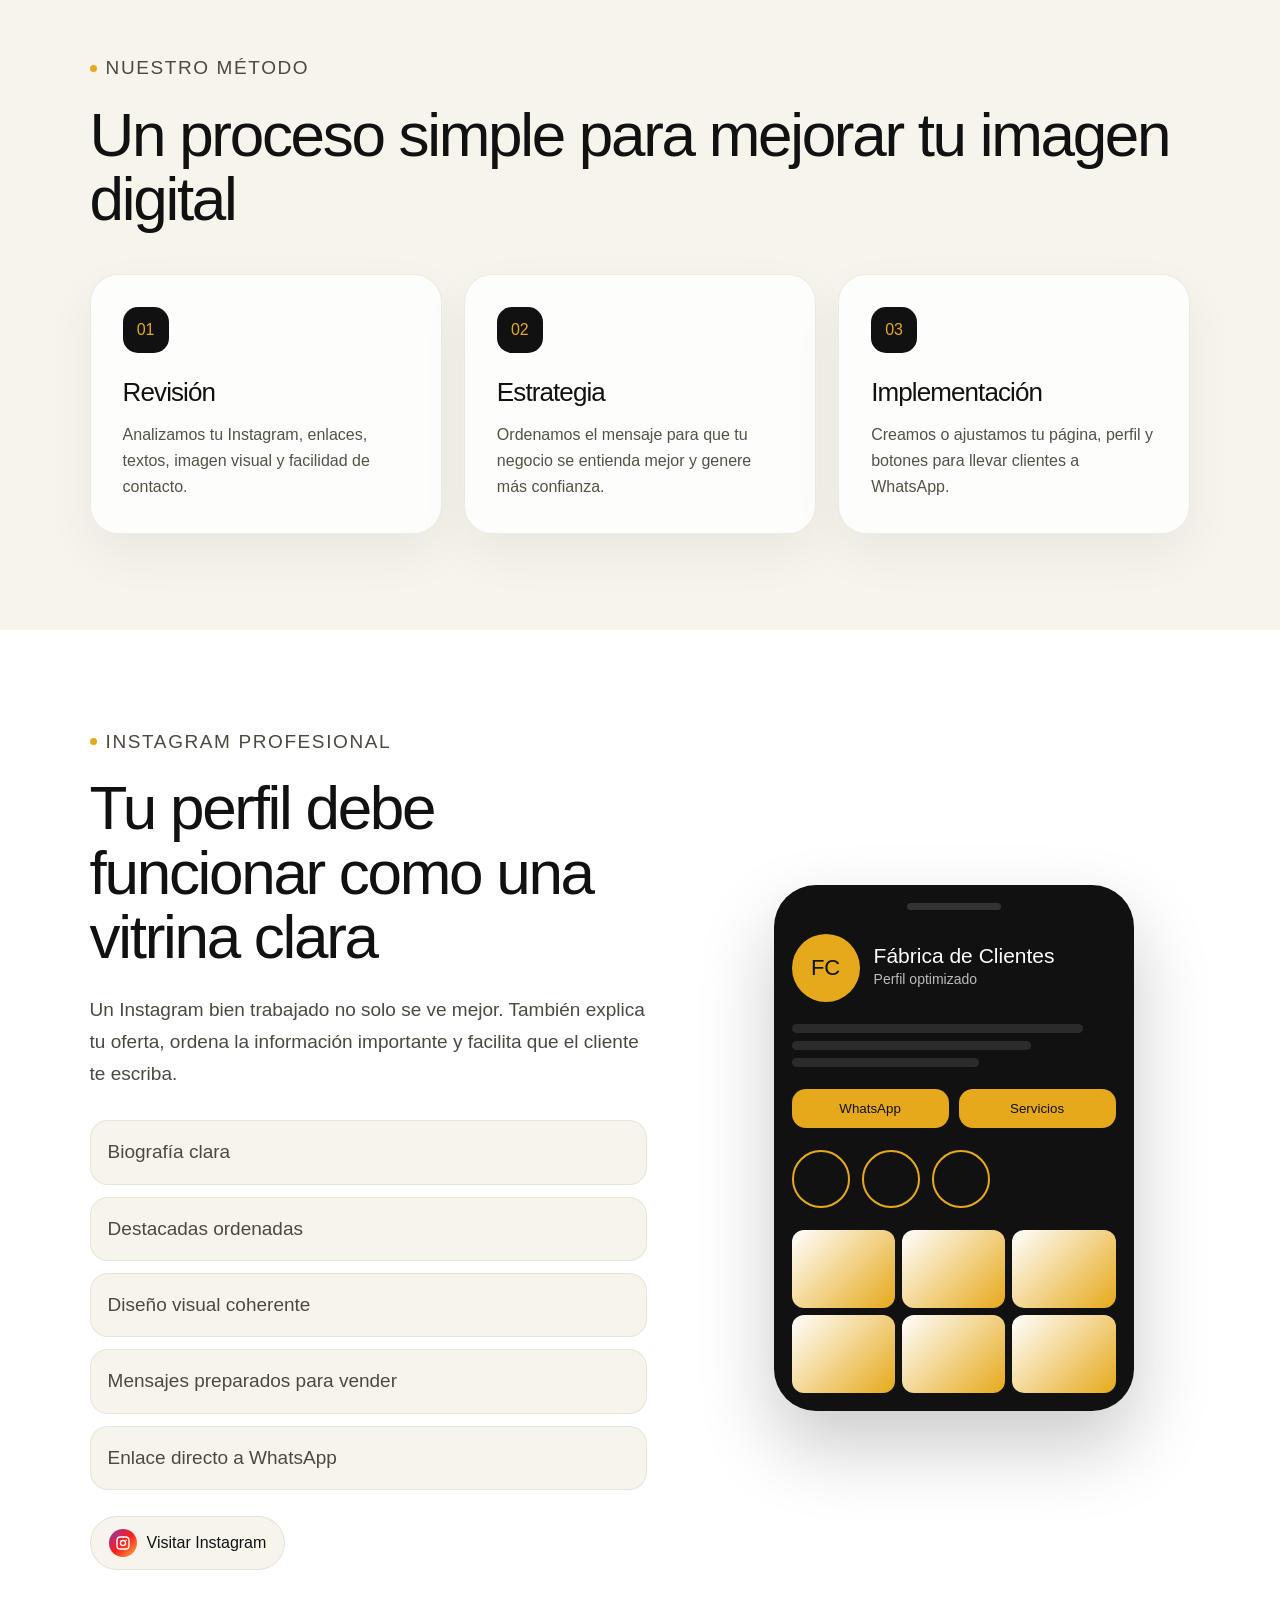
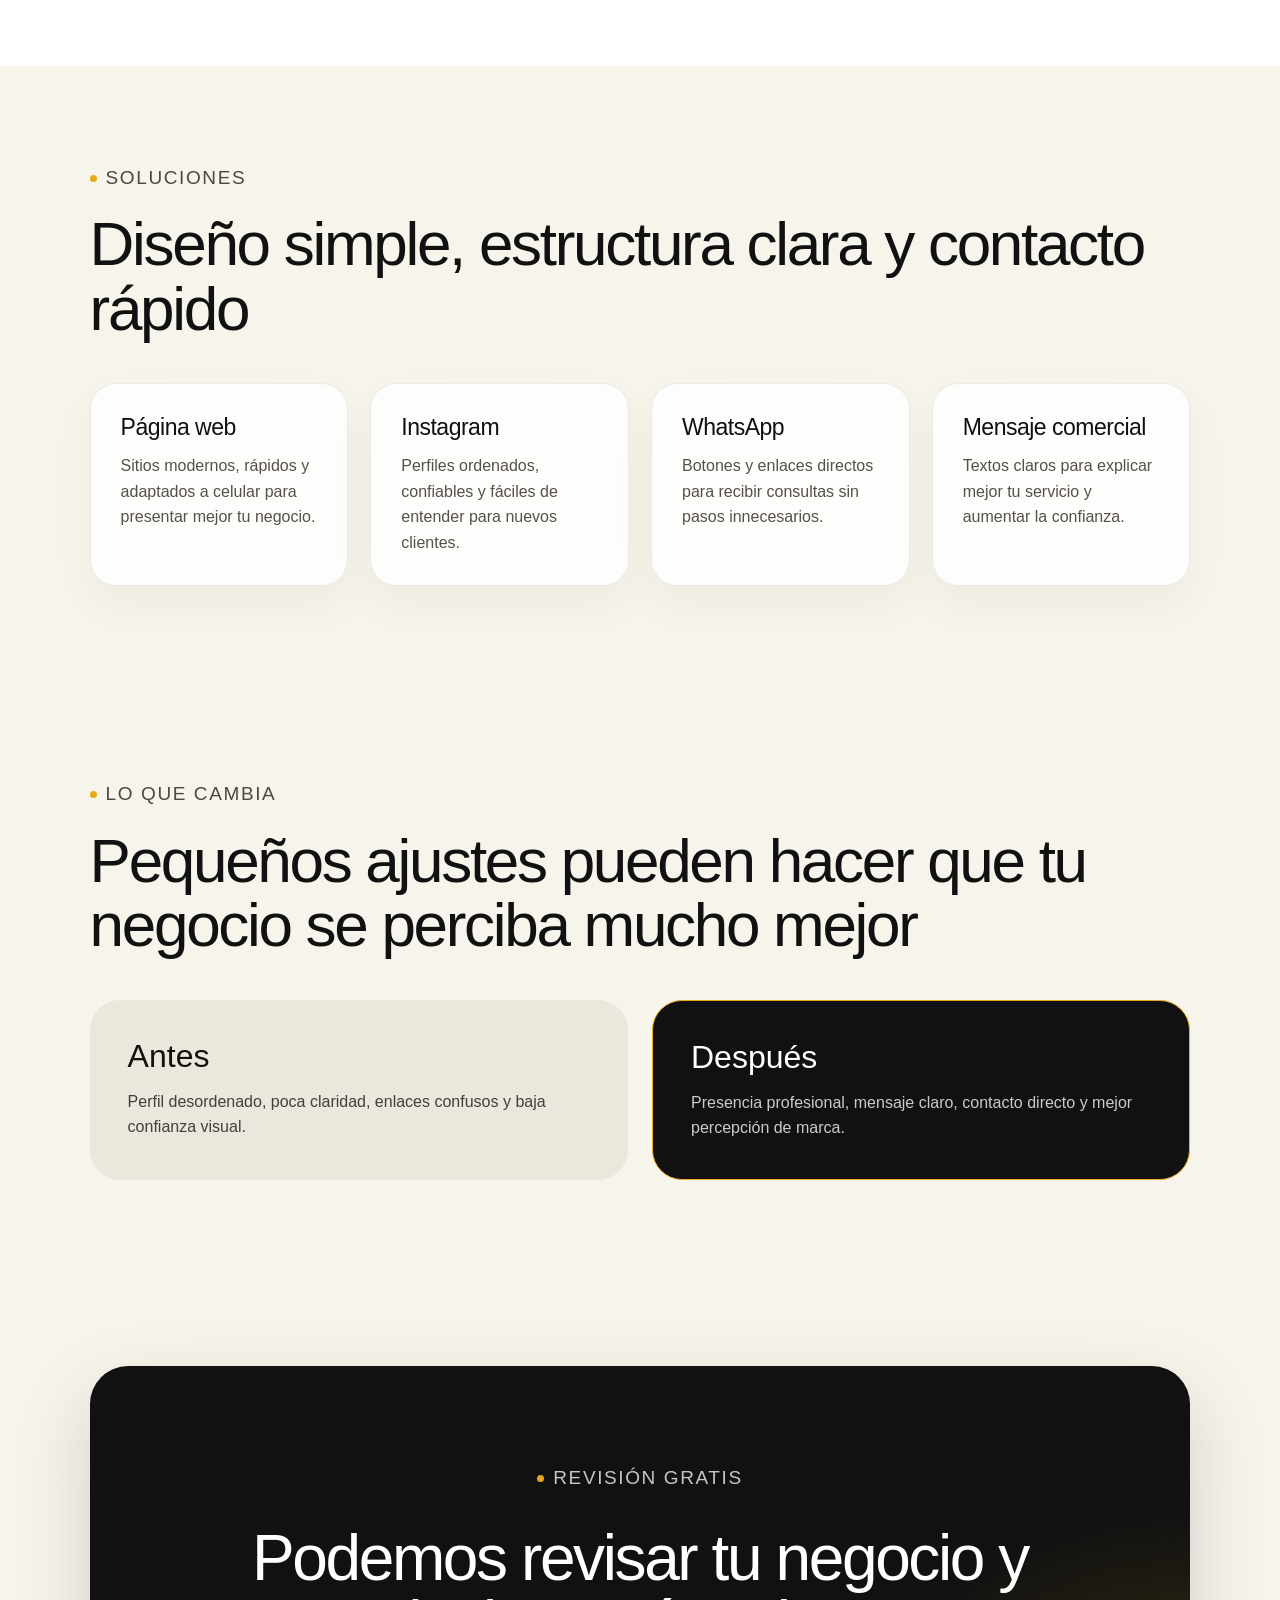
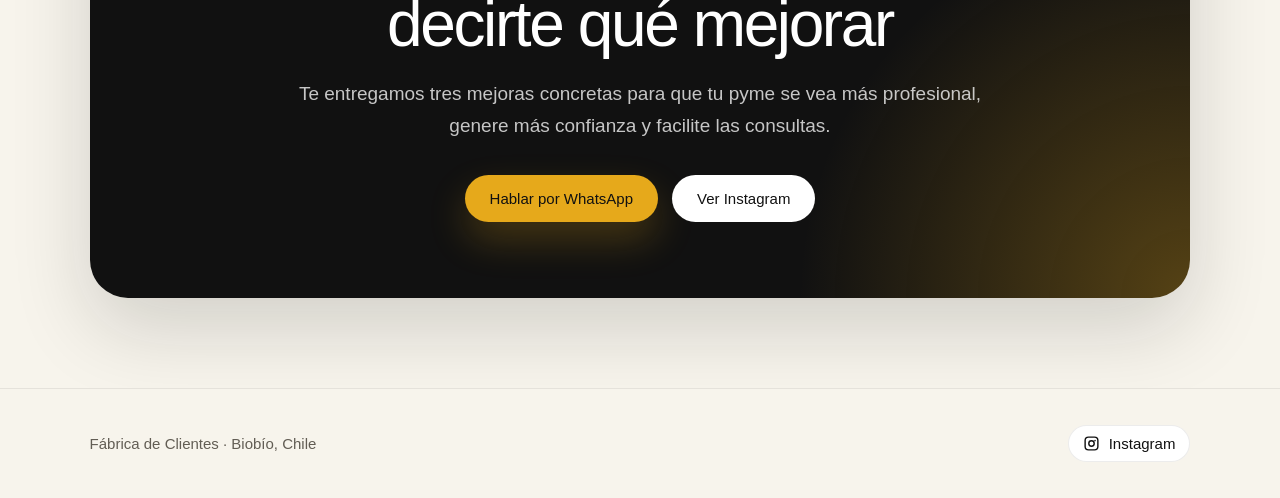
==== commit 9cc46e23: "Update index.html" ====
--- a/index.html
+++ b/index.html
@@ -358,9 +358,11 @@
                     </div>
                 </a>
 
-                <a href="https://www.instagram.com/fabricadeclientes.cl" target="_blank" class="mobile-ig">
-                    IG
-                </a>
+<a href="https://www.instagram.com/fabricadeclientes.cl" target="_blank" class="mobile-ig-logo" aria-label="Instagram">
+    <svg viewBox="0 0 24 24">
+        <path d="M7.8 2h8.4A5.8 5.8 0 0 1 22 7.8v8.4A5.8 5.8 0 0 1 16.2 22H7.8A5.8 5.8 0 0 1 2 16.2V7.8A5.8 5.8 0 0 1 7.8 2zm0 2A3.8 3.8 0 0 0 4 7.8v8.4A3.8 3.8 0 0 0 7.8 20h8.4a3.8 3.8 0 0 0 3.8-3.8V7.8A3.8 3.8 0 0 0 16.2 4H7.8zm4.2 3.2A4.8 4.8 0 1 1 7.2 12 4.8 4.8 0 0 1 12 7.2zm0 2A2.8 2.8 0 1 0 14.8 12 2.8 2.8 0 0 0 12 9.2zm5-2.4a1.1 1.1 0 1 1-1.1 1.1A1.1 1.1 0 0 1 17 6.8z"/>
+    </svg>
+</a>
             </nav>
 
             <section class="mobile-hero-content">
@@ -498,504 +500,4 @@
 
     <script src="script.js"></script>
 </body>
-</html><!DOCTYPE html>
-<html lang="es">
-<head>
-    <meta charset="UTF-8">
-    <meta name="viewport" content="width=device-width, initial-scale=1.0">
-    <title>Fábrica de Clientes | Marketing y presencia digital para pymes</title>
-    <link rel="stylesheet" href="style.css">
-</head>
-<body>
-
-    <div class="version-pc">
-
-        <header class="hero">
-
-            <nav class="nav">
-                <a href="index.html" class="logo">
-                    <div class="logo-icon">↗</div>
-
-                    <div>
-                        <h2>Fábrica de Clientes</h2>
-                        <span>Presencia digital para pymes</span>
-                    </div>
-                </a>
-
-                <div class="menu">
-                    <a href="index.html">Inicio</a>
-                    <a href="servicios.html">Servicios</a>
-                    <a href="#metodo">Método</a>
-                    <a href="#instagram">Instagram</a>
-                    <a href="#contacto">Contacto</a>
-                </div>
-
-                <a class="nav-btn" href="https://www.instagram.com/fabricadeclientes.cl" target="_blank">
-                    Instagram
-                </a>
-            </nav>
-
-            <section class="hero-content minimal-hero">
-
-                <div class="hero-text">
-                    <p class="tag">Marketing digital · Diseño web · Estrategia comercial</p>
-
-                    <h1>Mejoramos la forma en que tu negocio se ve, comunica y recibe clientes</h1>
-
-                    <p class="description">
-                        Creamos presencia digital para pymes que necesitan verse más profesionales,
-                        transmitir confianza y convertir visitas en consultas reales por WhatsApp.
-                    </p>
-
-                    <div class="hero-buttons">
-                        <a class="btn-primary" href="https://wa.me/56926001268" target="_blank">
-                            Solicitar revisión gratis
-                        </a>
-
-                        <a class="btn-secondary" href="servicios.html">
-                            Ver servicios
-                        </a>
-                    </div>
-
-                    <div class="mini-stats">
-                        <div>
-                            <span>01</span>
-                            <p>Diagnóstico digital</p>
-                        </div>
-
-                        <div>
-                            <span>02</span>
-                            <p>Optimización visual</p>
-                        </div>
-
-                        <div>
-                            <span>03</span>
-                            <p>Contacto directo</p>
-                        </div>
-                    </div>
-                </div>
-
-                <div class="hero-visual">
-                    <div class="minimal-card">
-                        <div class="card-line"></div>
-
-                        <p class="card-label">Recorrido digital</p>
-
-                        <h3>Instagram, web y WhatsApp trabajando juntos</h3>
-
-                        <div class="simple-flow">
-                            <div>
-                                <span></span>
-                                <p>Instagram</p>
-                            </div>
-
-                            <div>
-                                <span></span>
-                                <p>Página web</p>
-                            </div>
-
-                            <div>
-                                <span></span>
-                                <p>WhatsApp</p>
-                            </div>
-                        </div>
-
-                        <a href="https://www.instagram.com/fabricadeclientes.cl" target="_blank" class="ig-card-link">
-                            Ver Instagram
-                        </a>
-                    </div>
-                </div>
-
-            </section>
-
-        </header>
-
-        <main>
-
-            <section class="section intro-section">
-                <p class="tag">La diferencia</p>
-
-                <h2>Una pyme no necesita verse más cargada, necesita verse más clara</h2>
-
-                <p>
-                    Ordenamos tu presencia digital para que una persona entienda rápido qué vendes,
-                    por qué confiar en ti y cómo contactarte sin perder tiempo.
-                </p>
-            </section>
-
-            <section class="section" id="metodo">
-                <p class="tag">Nuestro método</p>
-
-                <h2>Un proceso simple para mejorar tu imagen digital</h2>
-
-                <div class="cards clean-cards">
-
-                    <div class="card">
-                        <div class="card-icon">01</div>
-
-                        <h3>Revisión</h3>
-
-                        <p>
-                            Analizamos tu Instagram, enlaces, textos, imagen visual y facilidad de contacto.
-                        </p>
-                    </div>
-
-                    <div class="card">
-                        <div class="card-icon">02</div>
-
-                        <h3>Estrategia</h3>
-
-                        <p>
-                            Ordenamos el mensaje para que tu negocio se entienda mejor y genere más confianza.
-                        </p>
-                    </div>
-
-                    <div class="card">
-                        <div class="card-icon">03</div>
-
-                        <h3>Implementación</h3>
-
-                        <p>
-                            Creamos o ajustamos tu página, perfil y botones para llevar clientes a WhatsApp.
-                        </p>
-                    </div>
-
-                </div>
-            </section>
-
-            <section class="section instagram-section" id="instagram">
-                <div class="split">
-
-                    <div>
-                        <p class="tag">Instagram profesional</p>
-
-                        <h2>Tu perfil debe funcionar como una vitrina clara</h2>
-
-                        <p>
-                            Un Instagram bien trabajado no solo se ve mejor. También explica tu oferta,
-                            ordena la información importante y facilita que el cliente te escriba.
-                        </p>
-
-                        <div class="minimal-list">
-                            <p>Biografía clara</p>
-                            <p>Destacadas ordenadas</p>
-                            <p>Diseño visual coherente</p>
-                            <p>Mensajes preparados para vender</p>
-                            <p>Enlace directo a WhatsApp</p>
-                        </div>
-
-                        <a href="https://www.instagram.com/fabricadeclientes.cl" target="_blank" class="simple-instagram">
-                            <span>
-                                <svg viewBox="0 0 24 24">
-                                    <path d="M7.8 2h8.4A5.8 5.8 0 0 1 22 7.8v8.4A5.8 5.8 0 0 1 16.2 22H7.8A5.8 5.8 0 0 1 2 16.2V7.8A5.8 5.8 0 0 1 7.8 2zm0 2A3.8 3.8 0 0 0 4 7.8v8.4A3.8 3.8 0 0 0 7.8 20h8.4a3.8 3.8 0 0 0 3.8-3.8V7.8A3.8 3.8 0 0 0 16.2 4H7.8zm4.2 3.2A4.8 4.8 0 1 1 7.2 12 4.8 4.8 0 0 1 12 7.2zm0 2A2.8 2.8 0 1 0 14.8 12 2.8 2.8 0 0 0 12 9.2zm5-2.4a1.1 1.1 0 1 1-1.1 1.1A1.1 1.1 0 0 1 17 6.8z"/>
-                                </svg>
-                            </span>
-
-                            Visitar Instagram
-                        </a>
-                    </div>
-
-                    <div class="phone-mockup clean-phone">
-                        <div class="phone-header"></div>
-
-                        <div class="profile">
-                            <div class="profile-photo">FC</div>
-
-                            <div class="profile-info">
-                                <h4>Fábrica de Clientes</h4>
-                                <p>Perfil optimizado</p>
-                            </div>
-                        </div>
-
-                        <div class="bio-lines">
-                            <span></span>
-                            <span></span>
-                            <span></span>
-                        </div>
-
-                        <div class="ig-buttons">
-                            <button>WhatsApp</button>
-                            <button>Servicios</button>
-                        </div>
-
-                        <div class="stories">
-                            <div></div>
-                            <div></div>
-                            <div></div>
-                        </div>
-
-                        <div class="feed-grid">
-                            <div></div>
-                            <div></div>
-                            <div></div>
-                            <div></div>
-                            <div></div>
-                            <div></div>
-                        </div>
-                    </div>
-
-                </div>
-            </section>
-
-            <section class="section services-section">
-                <p class="tag">Soluciones</p>
-
-                <h2>Diseño simple, estructura clara y contacto rápido</h2>
-
-                <div class="tech-grid">
-
-                    <div class="tech-item">
-                        <h3>Página web</h3>
-
-                        <p>
-                            Sitios modernos, rápidos y adaptados a celular para presentar mejor tu negocio.
-                        </p>
-                    </div>
-
-                    <div class="tech-item">
-                        <h3>Instagram</h3>
-
-                        <p>
-                            Perfiles ordenados, confiables y fáciles de entender para nuevos clientes.
-                        </p>
-                    </div>
-
-                    <div class="tech-item">
-                        <h3>WhatsApp</h3>
-
-                        <p>
-                            Botones y enlaces directos para recibir consultas sin pasos innecesarios.
-                        </p>
-                    </div>
-
-                    <div class="tech-item">
-                        <h3>Mensaje comercial</h3>
-
-                        <p>
-                            Textos claros para explicar mejor tu servicio y aumentar la confianza.
-                        </p>
-                    </div>
-
-                </div>
-            </section>
-
-            <section class="section">
-                <p class="tag">Lo que cambia</p>
-
-                <h2>Pequeños ajustes pueden hacer que tu negocio se perciba mucho mejor</h2>
-
-                <div class="comparison">
-
-                    <div class="before">
-                        <h3>Antes</h3>
-
-                        <p>
-                            Perfil desordenado, poca claridad, enlaces confusos y baja confianza visual.
-                        </p>
-                    </div>
-
-                    <div class="after">
-                        <h3>Después</h3>
-
-                        <p>
-                            Presencia profesional, mensaje claro, contacto directo y mejor percepción de marca.
-                        </p>
-                    </div>
-
-                </div>
-            </section>
-
-            <section class="contacto" id="contacto">
-                <p class="tag">Revisión gratis</p>
-
-                <h2>Podemos revisar tu negocio y decirte qué mejorar</h2>
-
-                <p>
-                    Te entregamos tres mejoras concretas para que tu pyme se vea más profesional,
-                    genere más confianza y facilite las consultas.
-                </p>
-
-                <div class="contact-buttons">
-                    <a class="btn-whatsapp" href="https://wa.me/56926001268" target="_blank">
-                        Hablar por WhatsApp
-                    </a>
-
-                    <a class="btn-light" href="https://www.instagram.com/fabricadeclientes.cl" target="_blank">
-                        Ver Instagram
-                    </a>
-                </div>
-            </section>
-
-        </main>
-
-        <footer>
-            <p>Fábrica de Clientes · Biobío, Chile</p>
-
-            <div class="footer-redes">
-                <a href="https://www.instagram.com/fabricadeclientes.cl" target="_blank" class="footer-ig">
-                    <svg viewBox="0 0 24 24">
-                        <path d="M7.8 2h8.4A5.8 5.8 0 0 1 22 7.8v8.4A5.8 5.8 0 0 1 16.2 22H7.8A5.8 5.8 0 0 1 2 16.2V7.8A5.8 5.8 0 0 1 7.8 2zm0 2A3.8 3.8 0 0 0 4 7.8v8.4A3.8 3.8 0 0 0 7.8 20h8.4a3.8 3.8 0 0 0 3.8-3.8V7.8A3.8 3.8 0 0 0 16.2 4H7.8zm4.2 3.2A4.8 4.8 0 1 1 7.2 12 4.8 4.8 0 0 1 12 7.2zm0 2A2.8 2.8 0 1 0 14.8 12 2.8 2.8 0 0 0 12 9.2zm5-2.4a1.1 1.1 0 1 1-1.1 1.1A1.1 1.1 0 0 1 17 6.8z"/>
-                    </svg>
-
-                    Instagram
-                </a>
-            </div>
-        </footer>
-
-    </div>
-
-    <div class="version-movil">
-
-        <header class="mobile-hero">
-
-            <nav class="mobile-nav">
-                <a href="index.html" class="mobile-logo">
-                    <div class="mobile-brand-icon">FC</div>
-
-                    <div>
-                        <h2>Fábrica de Clientes</h2>
-                        <span>Presencia digital para pymes</span>
-                    </div>
-                </a>
-
-                <a href="https://www.instagram.com/fabricadeclientes.cl" target="_blank" class="mobile-ig">
-                    IG
-                </a>
-            </nav>
-
-            <section class="mobile-hero-content">
-                <p class="mobile-tag">Marketing digital para pymes</p>
-
-                <h1>Haz que tu negocio se vea más profesional y reciba más consultas</h1>
-
-                <p>
-                    Mejoramos tu Instagram, página web y contacto por WhatsApp para que tus clientes entiendan rápido qué vendes y cómo escribirte.
-                </p>
-
-                <div class="mobile-buttons">
-                    <a href="https://wa.me/56926001268" target="_blank">
-                        Revisión gratis
-                    </a>
-
-                    <a href="servicios.html">
-                        Ver servicios
-                    </a>
-                </div>
-            </section>
-
-        </header>
-
-        <main class="mobile-main">
-
-            <section class="mobile-section">
-                <p class="mobile-tag">Qué hacemos</p>
-
-                <h2>Ordenamos tu presencia digital</h2>
-
-                <div class="mobile-cards">
-
-                    <div>
-                        <span>01</span>
-
-                        <h3>Instagram claro</h3>
-
-                        <p>
-                            Perfil, biografía, destacadas y enlaces mejor organizados.
-                        </p>
-                    </div>
-
-                    <div>
-                        <span>02</span>
-
-                        <h3>Página web</h3>
-
-                        <p>
-                            Una vitrina simple, moderna y adaptada a celular.
-                        </p>
-                    </div>
-
-                    <div>
-                        <span>03</span>
-
-                        <h3>WhatsApp directo</h3>
-
-                        <p>
-                            Botones y rutas claras para recibir más consultas.
-                        </p>
-                    </div>
-
-                </div>
-            </section>
-
-            <section class="mobile-section mobile-dark">
-                <p class="mobile-tag">Proceso</p>
-
-                <h2>Simple, claro y rápido</h2>
-
-                <div class="mobile-steps">
-                    <p>Revisamos tu negocio actual</p>
-                    <p>Detectamos qué se puede mejorar</p>
-                    <p>Ordenamos tu imagen y mensaje</p>
-                    <p>Dejamos todo listo para recibir consultas</p>
-                </div>
-            </section>
-
-            <section class="mobile-section">
-                <p class="mobile-tag">Resultado</p>
-
-                <h2>Tu negocio se entiende mejor desde el celular</h2>
-
-                <div class="mobile-cards">
-
-                    <div>
-                        <span>Antes</span>
-
-                        <h3>Presencia confusa</h3>
-
-                        <p>
-                            Información desordenada, poca confianza y pasos poco claros para contactarte.
-                        </p>
-                    </div>
-
-                    <div>
-                        <span>Después</span>
-
-                        <h3>Presencia clara</h3>
-
-                        <p>
-                            Imagen profesional, mensaje directo y contacto rápido por WhatsApp.
-                        </p>
-                    </div>
-
-                </div>
-            </section>
-
-            <section class="mobile-contact" id="contacto-movil">
-                <p class="mobile-tag">Revisión gratis</p>
-
-                <h2>Podemos revisar tu negocio antes de ofrecerte algo</h2>
-
-                <p>
-                    Escríbenos y te diremos tres mejoras concretas para que tu negocio se vea más profesional.
-                </p>
-
-                <a href="https://wa.me/56926001268" target="_blank">
-                    Hablar por WhatsApp
-                </a>
-
-                <a href="https://www.instagram.com/fabricadeclientes.cl" target="_blank">
-                    Ver Instagram
-                </a>
-            </section>
-
-        </main>
-
-        <footer class="mobile-footer">
-            <p>Fábrica de Clientes · Biobío, Chile</p>
-        </footer>
-
-    </div>
-
-    <script src="script.js"></script>
-</body>
 </html>
--- a/style.css
+++ b/style.css
@@ -1186,47 +1186,59 @@
     display: flex;
     justify-content: space-between;
     align-items: center;
-    gap: 16px;
+    gap: 14px;
+    padding: 0;
 }
 
 .mobile-logo {
     display: flex;
     align-items: center;
-    gap: 12px;
-}
-
-.mobile-logo .logo-icon {
-    width: 40px;
-    height: 40px;
-    border-radius: 13px;
-    font-size: 20px;
+    gap: 11px;
+}
+
+.mobile-brand-icon {
+    width: 38px;
+    height: 38px;
+    display: grid;
+    place-items: center;
+    border-radius: 12px;
+    background: #111111;
+    color: #e6a91b;
+    font-size: 13px;
+    letter-spacing: -0.3px;
+    box-shadow: 0 12px 28px rgba(17, 17, 17, 0.14);
 }
 
 .mobile-logo h2 {
-    font-size: 17px;
+    font-size: 16px;
     font-weight: 500;
     letter-spacing: -0.4px;
+    line-height: 1.1;
 }
 
 .mobile-logo span {
     display: block;
-    margin-top: 2px;
+    margin-top: 3px;
     font-size: 12px;
     color: #6f6a5f;
 }
 
+.mobile-nav-link,
 .mobile-ig {
-    min-width: 42px;
-    height: 42px;
-    padding: 0 14px;
-    display: grid;
-    place-items: center;
+    height: 38px;
+    padding: 0 16px;
+    display: inline-flex;
+    align-items: center;
+    justify-content: center;
     border-radius: 999px;
-    background: #111111;
-    color: #ffffff;
+    background: rgba(255, 255, 255, 0.78);
+    color: #111111;
+    border: 1px solid rgba(17, 17, 17, 0.10);
     font-size: 13px;
     white-space: nowrap;
-}
+    box-shadow: 0 10px 24px rgba(17, 17, 17, 0.06);
+}
+
 
 .mobile-hero-content {
     padding-top: 78px;
@@ -1469,3 +1481,30 @@
         font-size: 11px;
     }
 }
+
+@media (max-width: 390px) {
+    .mobile-brand-icon {
+        width: 35px;
+        height: 35px;
+        font-size: 12px;
+    }
+
+    .mobile-logo {
+        gap: 9px;
+    }
+
+    .mobile-logo h2 {
+        font-size: 14px;
+    }
+
+    .mobile-logo span {
+        font-size: 11px;
+    }
+
+    .mobile-nav-link,
+    .mobile-ig {
+        height: 35px;
+        padding: 0 12px;
+        font-size: 12px;
+    }
+}
